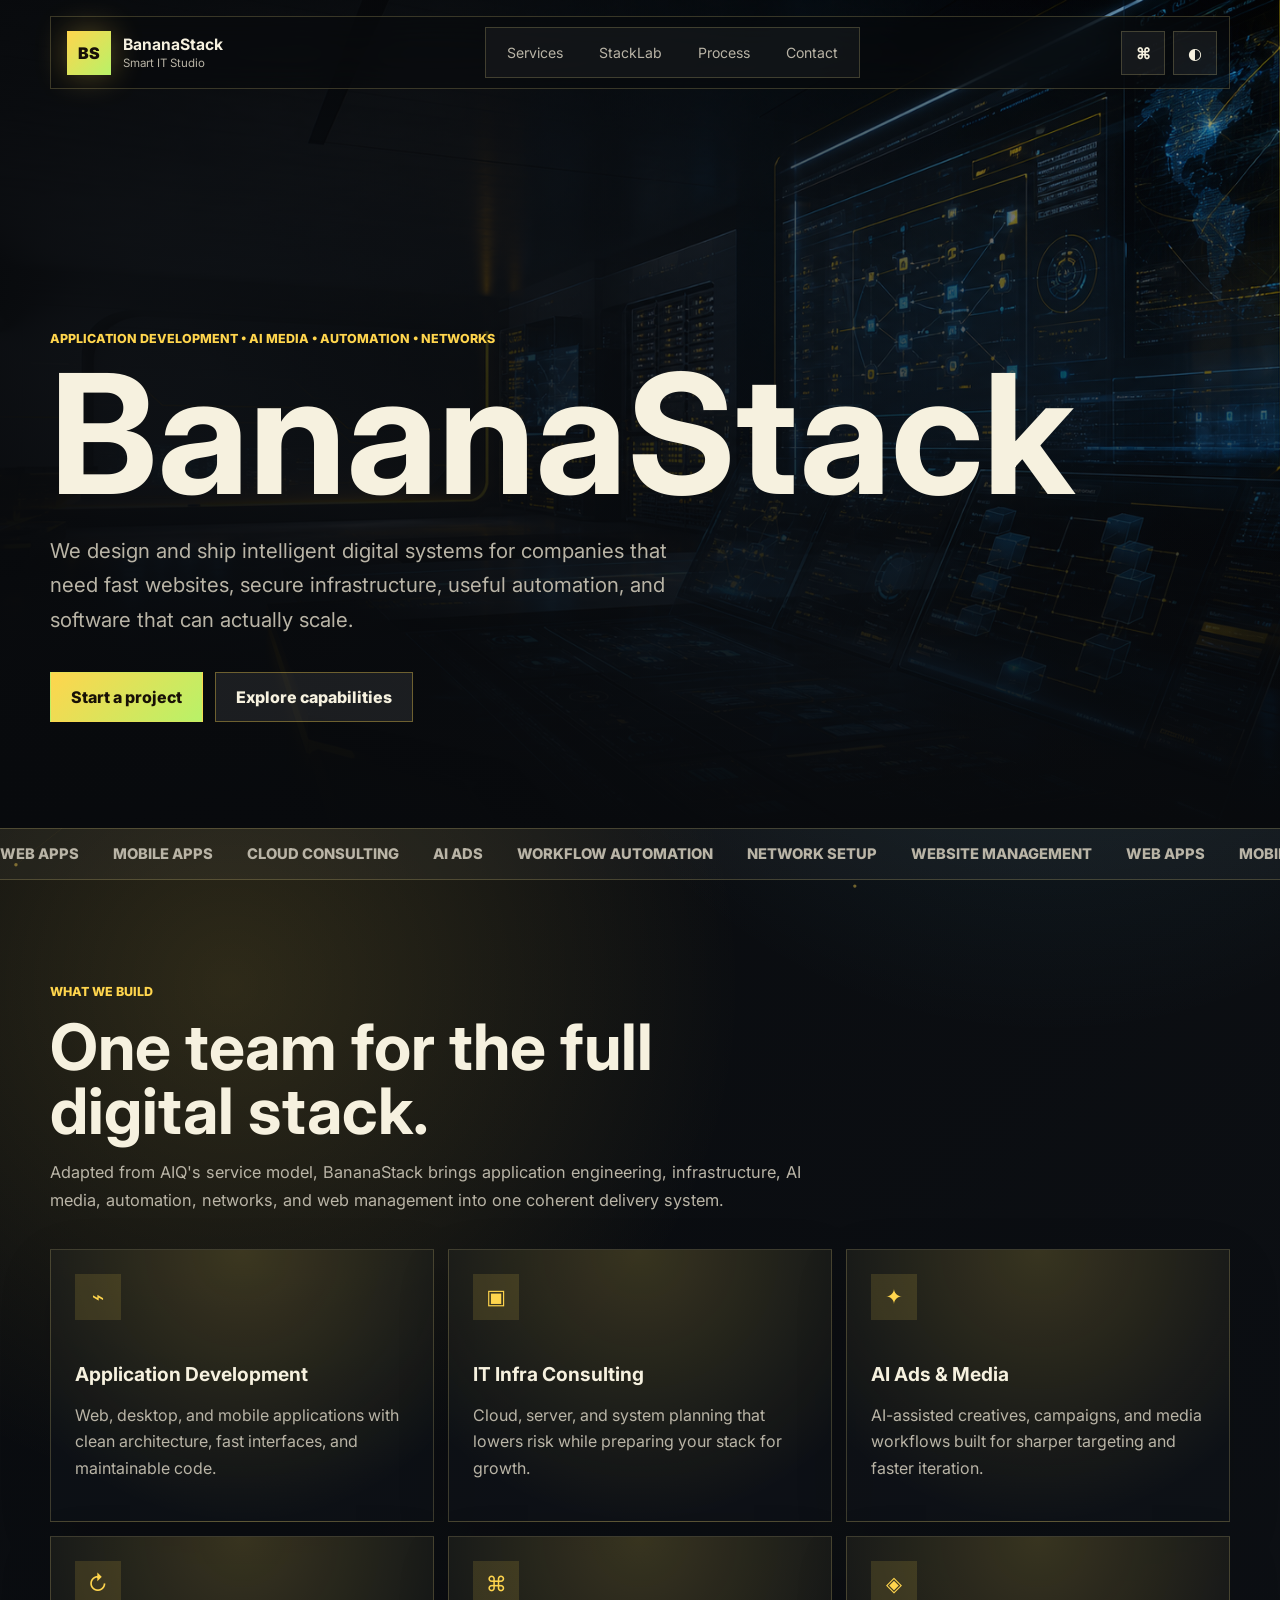
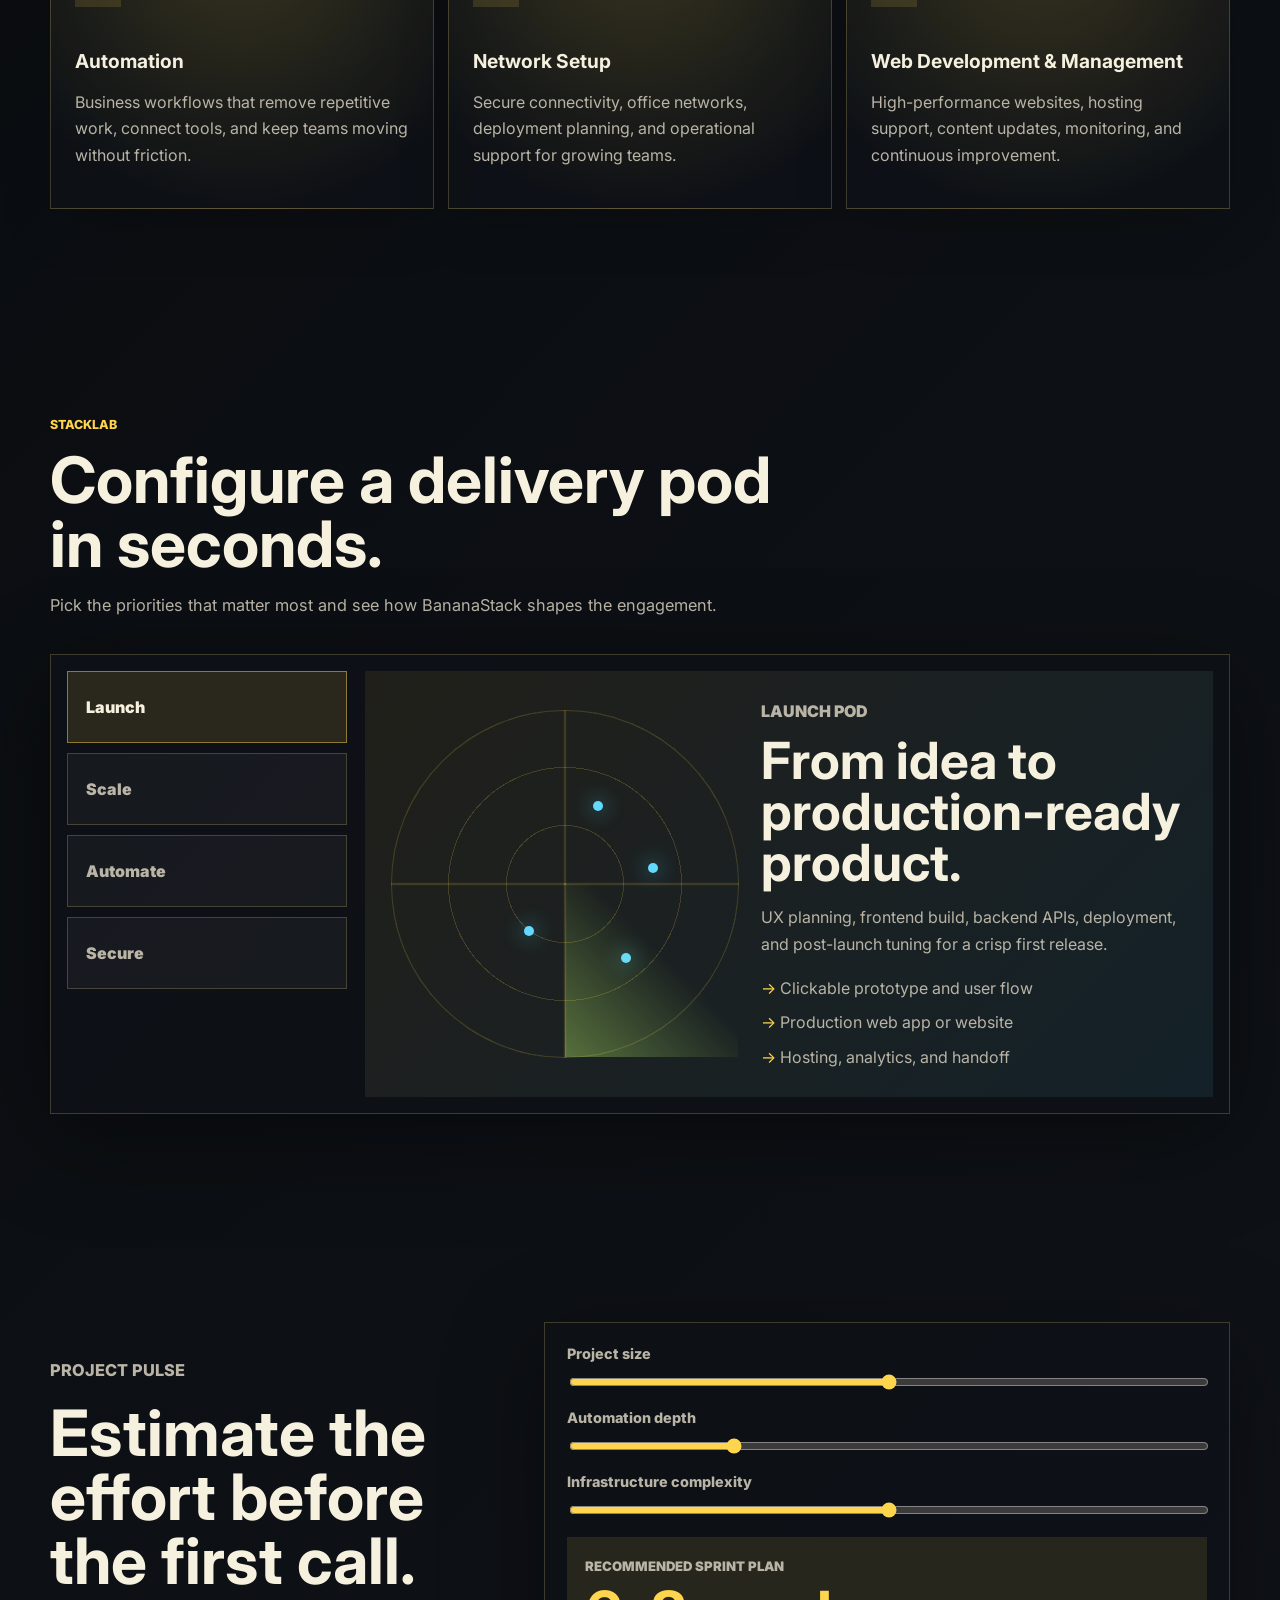
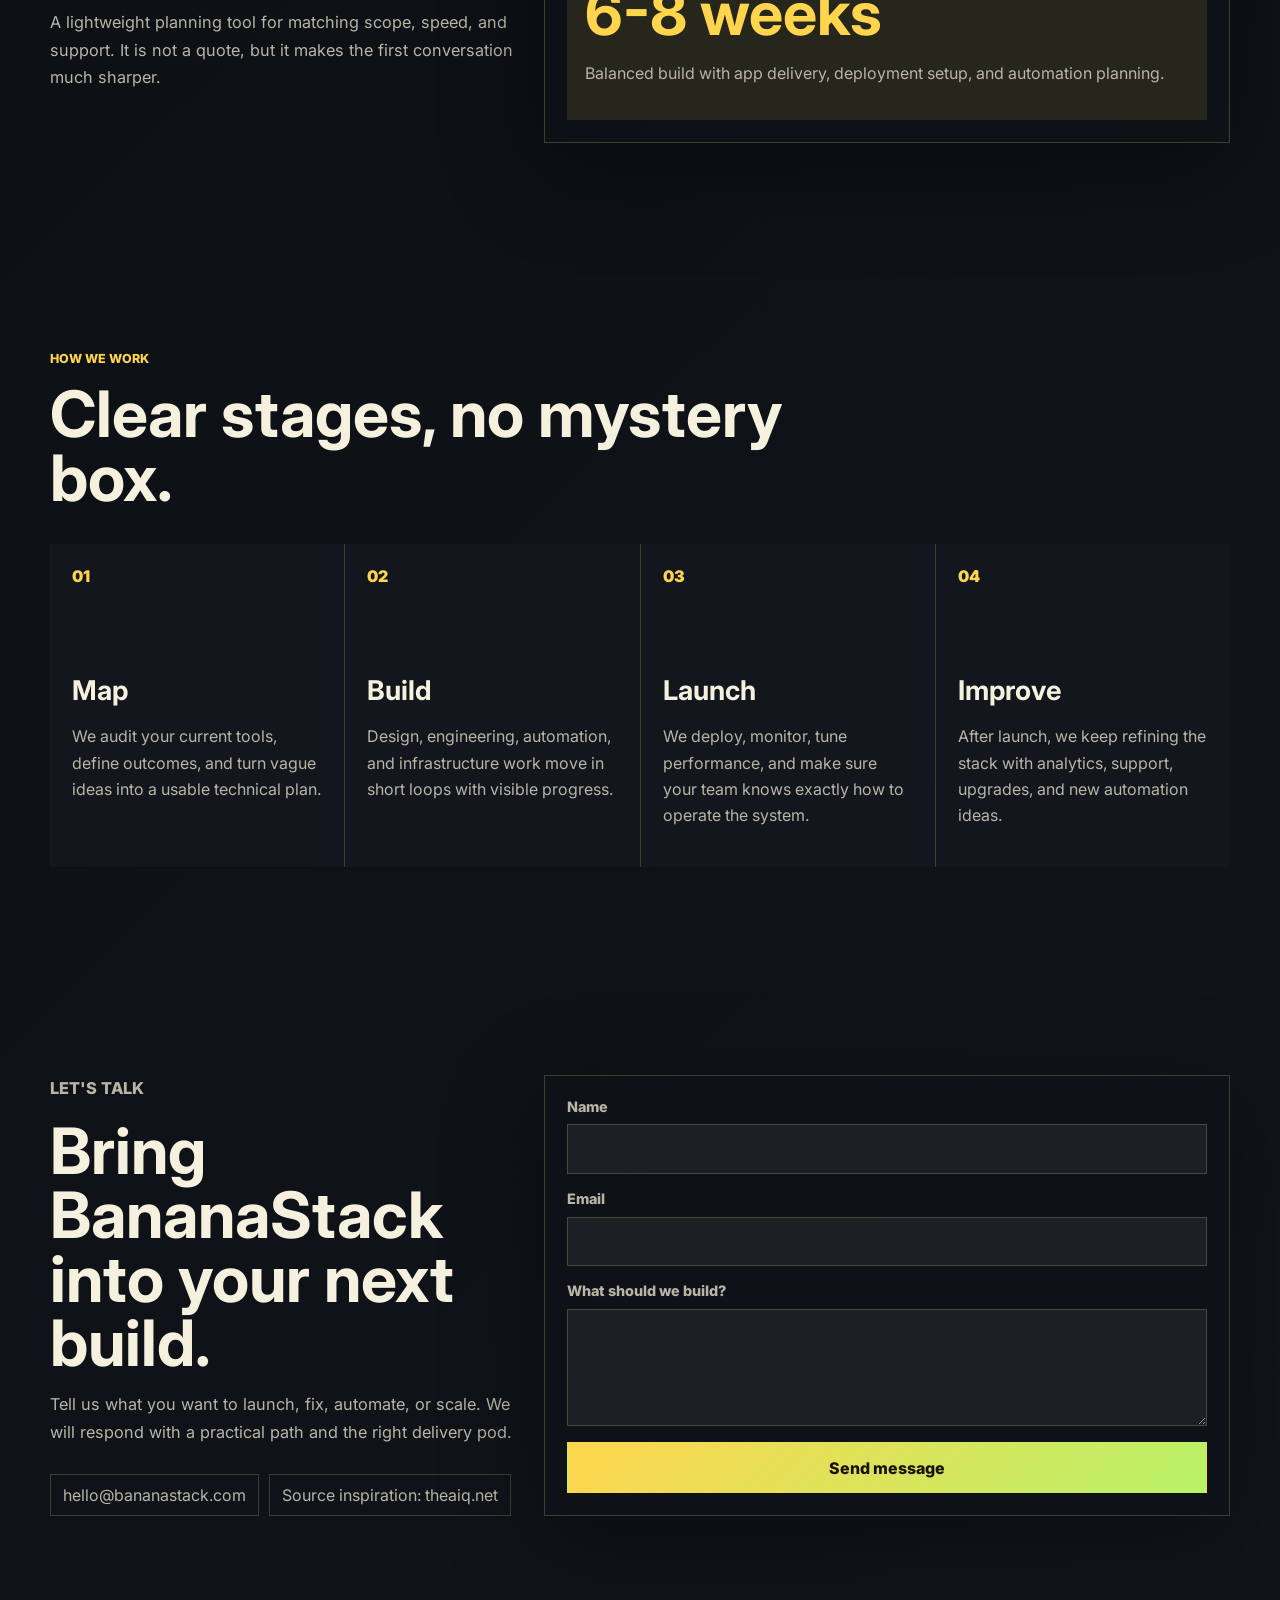
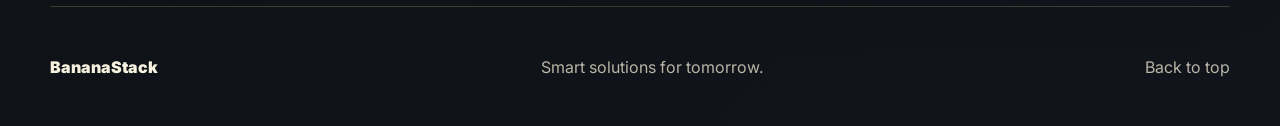
==== index.html @ 801babb2 "Initial BananaStack website" ====
<!DOCTYPE html>
<html lang="en">
  <head>
    <meta charset="UTF-8" />
    <meta name="viewport" content="width=device-width, initial-scale=1.0" />
    <meta
      name="description"
      content="BananaStack builds smart IT solutions across application development, IT consulting, AI media, automation, networks, and modern web operations."
    />
    <title>BananaStack | Smart IT Solutions for Tomorrow</title>
    <link rel="preconnect" href="https://fonts.googleapis.com" />
    <link rel="preconnect" href="https://fonts.gstatic.com" crossorigin />
    <link
      href="https://fonts.googleapis.com/css2?family=Inter:wght@400;500;600;700;800;900&display=swap"
      rel="stylesheet"
    />
    <link rel="stylesheet" href="assets/css/styles.css" />
  </head>
  <body>
    <canvas id="networkCanvas" aria-hidden="true"></canvas>
    <div class="scroll-progress" aria-hidden="true"></div>

    <header class="site-header" data-elevated="false">
      <a class="brand" href="#top" aria-label="BananaStack home">
        <span class="brand-mark">BS</span>
        <span class="brand-copy">
          <strong>BananaStack</strong>
          <small>Smart IT Studio</small>
        </span>
      </a>

      <nav class="desktop-nav" aria-label="Primary navigation">
        <a href="#services">Services</a>
        <a href="#lab">StackLab</a>
        <a href="#process">Process</a>
        <a href="#contact">Contact</a>
      </nav>

      <div class="header-actions">
        <button class="icon-button" id="commandButton" type="button" aria-label="Open command palette" data-tooltip="Search">
          <span aria-hidden="true">⌘</span>
        </button>
        <button class="icon-button" id="themeButton" type="button" aria-label="Toggle color theme" data-tooltip="Theme">
          <span aria-hidden="true">◐</span>
        </button>
        <button class="menu-button" id="menuButton" type="button" aria-label="Open menu">
          <span></span>
          <span></span>
        </button>
      </div>
    </header>

    <div class="mobile-panel" id="mobilePanel" aria-hidden="true">
      <a href="#services">Services</a>
      <a href="#lab">StackLab</a>
      <a href="#process">Process</a>
      <a href="#contact">Contact</a>
    </div>

    <main id="top">
      <section class="hero">
        <picture class="hero-media">
          <img src="assets/images/bananastack-hero.png" alt="Futuristic digital engineering workspace" />
        </picture>
        <div class="hero-shade" aria-hidden="true"></div>
        <div class="hero-content">
          <p class="eyebrow reveal">Application development • AI media • Automation • Networks</p>
          <h1 class="reveal">BananaStack</h1>
          <p class="hero-lede reveal">
            We design and ship intelligent digital systems for companies that need fast websites, secure infrastructure,
            useful automation, and software that can actually scale.
          </p>
          <div class="hero-actions reveal">
            <a class="button primary magnetic" href="#contact">Start a project</a>
            <a class="button secondary magnetic" href="#lab">Explore capabilities</a>
          </div>
        </div>
      </section>

      <section class="ticker" aria-label="BananaStack capabilities">
        <div class="ticker-track">
          <span>Web apps</span><span>Mobile apps</span><span>Cloud consulting</span><span>AI ads</span>
          <span>Workflow automation</span><span>Network setup</span><span>Website management</span>
          <span>Web apps</span><span>Mobile apps</span><span>Cloud consulting</span><span>AI ads</span>
          <span>Workflow automation</span><span>Network setup</span><span>Website management</span>
        </div>
      </section>

      <section class="section services" id="services">
        <div class="section-heading reveal">
          <p class="eyebrow">What we build</p>
          <h2>One team for the full digital stack.</h2>
          <p>
            Adapted from AIQ's service model, BananaStack brings application engineering, infrastructure, AI media,
            automation, networks, and web management into one coherent delivery system.
          </p>
        </div>
        <div class="service-grid">
          <article class="service-card reveal" data-tilt>
            <span class="service-icon">⌁</span>
            <h3>Application Development</h3>
            <p>Web, desktop, and mobile applications with clean architecture, fast interfaces, and maintainable code.</p>
          </article>
          <article class="service-card reveal" data-tilt>
            <span class="service-icon">▣</span>
            <h3>IT Infra Consulting</h3>
            <p>Cloud, server, and system planning that lowers risk while preparing your stack for growth.</p>
          </article>
          <article class="service-card reveal" data-tilt>
            <span class="service-icon">✦</span>
            <h3>AI Ads & Media</h3>
            <p>AI-assisted creatives, campaigns, and media workflows built for sharper targeting and faster iteration.</p>
          </article>
          <article class="service-card reveal" data-tilt>
            <span class="service-icon">↻</span>
            <h3>Automation</h3>
            <p>Business workflows that remove repetitive work, connect tools, and keep teams moving without friction.</p>
          </article>
          <article class="service-card reveal" data-tilt>
            <span class="service-icon">⌘</span>
            <h3>Network Setup</h3>
            <p>Secure connectivity, office networks, deployment planning, and operational support for growing teams.</p>
          </article>
          <article class="service-card reveal" data-tilt>
            <span class="service-icon">◈</span>
            <h3>Web Development & Management</h3>
            <p>High-performance websites, hosting support, content updates, monitoring, and continuous improvement.</p>
          </article>
        </div>
      </section>

      <section class="section lab" id="lab">
        <div class="section-heading reveal">
          <p class="eyebrow">StackLab</p>
          <h2>Configure a delivery pod in seconds.</h2>
          <p>Pick the priorities that matter most and see how BananaStack shapes the engagement.</p>
        </div>
        <div class="lab-shell reveal">
          <div class="lab-controls" role="tablist" aria-label="Delivery priorities">
            <button class="lab-tab active" type="button" data-mode="launch">Launch</button>
            <button class="lab-tab" type="button" data-mode="scale">Scale</button>
            <button class="lab-tab" type="button" data-mode="automate">Automate</button>
            <button class="lab-tab" type="button" data-mode="secure">Secure</button>
          </div>
          <div class="lab-output">
            <div class="radar" aria-hidden="true">
              <span></span><span></span><span></span><span></span>
            </div>
            <div>
              <p class="lab-kicker" id="labKicker">Launch Pod</p>
              <h3 id="labTitle">From idea to production-ready product.</h3>
              <p id="labBody">
                UX planning, frontend build, backend APIs, deployment, and post-launch tuning for a crisp first release.
              </p>
              <ul id="labList">
                <li>Clickable prototype and user flow</li>
                <li>Production web app or website</li>
                <li>Hosting, analytics, and handoff</li>
              </ul>
            </div>
          </div>
        </div>
      </section>

      <section class="section estimator" aria-label="Project estimator">
        <div class="estimator-copy reveal">
          <p class="eyebrow">Project pulse</p>
          <h2>Estimate the effort before the first call.</h2>
          <p>
            A lightweight planning tool for matching scope, speed, and support. It is not a quote, but it makes the
            first conversation much sharper.
          </p>
        </div>
        <form class="estimator-panel reveal">
          <label>
            Project size
            <input id="sizeRange" type="range" min="1" max="5" value="3" />
          </label>
          <label>
            Automation depth
            <input id="autoRange" type="range" min="1" max="5" value="2" />
          </label>
          <label>
            Infrastructure complexity
            <input id="infraRange" type="range" min="1" max="5" value="3" />
          </label>
          <div class="estimate-result" aria-live="polite">
            <span>Recommended sprint plan</span>
            <strong id="estimateWeeks">6-8 weeks</strong>
            <p id="estimateText">Balanced build with app delivery, deployment setup, and automation planning.</p>
          </div>
        </form>
      </section>

      <section class="section process" id="process">
        <div class="section-heading reveal">
          <p class="eyebrow">How we work</p>
          <h2>Clear stages, no mystery box.</h2>
        </div>
        <div class="timeline">
          <article class="timeline-item reveal">
            <span>01</span>
            <h3>Map</h3>
            <p>We audit your current tools, define outcomes, and turn vague ideas into a usable technical plan.</p>
          </article>
          <article class="timeline-item reveal">
            <span>02</span>
            <h3>Build</h3>
            <p>Design, engineering, automation, and infrastructure work move in short loops with visible progress.</p>
          </article>
          <article class="timeline-item reveal">
            <span>03</span>
            <h3>Launch</h3>
            <p>We deploy, monitor, tune performance, and make sure your team knows exactly how to operate the system.</p>
          </article>
          <article class="timeline-item reveal">
            <span>04</span>
            <h3>Improve</h3>
            <p>After launch, we keep refining the stack with analytics, support, upgrades, and new automation ideas.</p>
          </article>
        </div>
      </section>

      <section class="section contact" id="contact">
        <div class="contact-copy reveal">
          <p class="eyebrow">Let's talk</p>
          <h2>Bring BananaStack into your next build.</h2>
          <p>
            Tell us what you want to launch, fix, automate, or scale. We will respond with a practical path and the
            right delivery pod.
          </p>
          <div class="contact-meta">
            <a href="mailto:hello@bananastack.com">hello@bananastack.com</a>
            <a href="https://theaiq.net" target="_blank" rel="noreferrer">Source inspiration: theaiq.net</a>
          </div>
        </div>
        <form class="contact-form reveal" id="contactForm">
          <label>
            Name
            <input required name="name" autocomplete="name" />
          </label>
          <label>
            Email
            <input required type="email" name="email" autocomplete="email" />
          </label>
          <label>
            What should we build?
            <textarea required name="message" rows="5"></textarea>
          </label>
          <button class="button primary magnetic" type="submit">Send message</button>
        </form>
      </section>
    </main>

    <footer class="site-footer">
      <span>BananaStack</span>
      <p>Smart solutions for tomorrow.</p>
      <a href="#top">Back to top</a>
    </footer>

    <div class="command-palette" id="commandPalette" aria-hidden="true">
      <div class="command-box" role="dialog" aria-modal="true" aria-label="Command palette">
        <input id="commandInput" type="search" placeholder="Jump to services, StackLab, process, contact..." />
        <div class="command-list" id="commandList"></div>
      </div>
    </div>

    <div class="toast" id="toast" role="status" aria-live="polite">Message staged. Connect this form to your backend next.</div>
    <script src="assets/js/script.js"></script>
  </body>
</html>
---- assets/css/styles.css ----
:root {
  color-scheme: dark;
  --bg: #080a0d;
  --bg-2: #11151b;
  --panel: rgba(15, 19, 24, 0.72);
  --panel-strong: rgba(18, 22, 28, 0.94);
  --text: #f6f1df;
  --muted: #b9b4a6;
  --line: rgba(255, 233, 144, 0.2);
  --yellow: #ffd54d;
  --lime: #b8f268;
  --cyan: #62d9ff;
  --coral: #ff7d66;
  --shadow: 0 24px 90px rgba(0, 0, 0, 0.38);
}

:root[data-theme="light"] {
  color-scheme: light;
  --bg: #fff9e9;
  --bg-2: #f4ead0;
  --panel: rgba(255, 252, 242, 0.78);
  --panel-strong: rgba(255, 252, 242, 0.96);
  --text: #16130d;
  --muted: #625b4c;
  --line: rgba(22, 19, 13, 0.14);
  --shadow: 0 24px 80px rgba(57, 42, 5, 0.16);
}

* {
  box-sizing: border-box;
}

html {
  scroll-behavior: smooth;
}

body {
  margin: 0;
  min-width: 320px;
  background:
    radial-gradient(circle at 18% 20%, rgba(255, 213, 77, 0.15), transparent 32rem),
    radial-gradient(circle at 82% 10%, rgba(98, 217, 255, 0.12), transparent 34rem),
    linear-gradient(135deg, var(--bg), var(--bg-2));
  color: var(--text);
  font-family: Inter, system-ui, -apple-system, BlinkMacSystemFont, "Segoe UI", sans-serif;
  overflow-x: hidden;
}

body.menu-open,
body.palette-open {
  overflow: hidden;
}

a {
  color: inherit;
  text-decoration: none;
}

button,
input,
textarea {
  font: inherit;
}

button {
  cursor: pointer;
}

#networkCanvas {
  position: fixed;
  inset: 0;
  width: 100%;
  height: 100%;
  pointer-events: none;
  opacity: 0.58;
  z-index: -1;
}

.scroll-progress {
  position: fixed;
  top: 0;
  left: 0;
  width: 0%;
  height: 3px;
  background: linear-gradient(90deg, var(--yellow), var(--cyan), var(--coral));
  z-index: 30;
}

.site-header {
  position: fixed;
  top: 16px;
  left: 50%;
  z-index: 25;
  display: flex;
  width: min(1180px, calc(100% - 28px));
  min-height: 68px;
  align-items: center;
  justify-content: space-between;
  padding: 10px 12px 10px 16px;
  border: 1px solid var(--line);
  background: rgba(8, 10, 13, 0.52);
  backdrop-filter: blur(22px);
  box-shadow: none;
  transform: translateX(-50%);
  transition: box-shadow 180ms ease, background 180ms ease, border-color 180ms ease;
}

:root[data-theme="light"] .site-header {
  background: rgba(255, 252, 242, 0.7);
}

.site-header[data-elevated="true"] {
  border-color: rgba(255, 213, 77, 0.32);
  box-shadow: var(--shadow);
}

.brand,
.header-actions,
.desktop-nav,
.hero-actions,
.contact-meta {
  display: flex;
  align-items: center;
}

.brand {
  gap: 12px;
}

.brand-mark {
  display: grid;
  width: 44px;
  height: 44px;
  place-items: center;
  background: linear-gradient(135deg, var(--yellow), var(--lime));
  color: #171008;
  font-weight: 900;
  box-shadow: 0 0 32px rgba(255, 213, 77, 0.32);
}

.brand-copy strong,
.brand-copy small {
  display: block;
}

.brand-copy strong {
  font-size: 0.98rem;
}

.brand-copy small {
  margin-top: 2px;
  color: var(--muted);
  font-size: 0.72rem;
}

.desktop-nav {
  gap: 8px;
  padding: 7px;
  border: 1px solid var(--line);
  background: rgba(255, 255, 255, 0.04);
}

.desktop-nav a {
  padding: 9px 14px;
  color: var(--muted);
  font-size: 0.88rem;
  transition: color 160ms ease, background 160ms ease;
}

.desktop-nav a:hover,
.desktop-nav a:focus-visible {
  background: rgba(255, 213, 77, 0.12);
  color: var(--text);
  outline: none;
}

.header-actions {
  gap: 8px;
}

.icon-button,
.menu-button {
  display: grid;
  width: 44px;
  height: 44px;
  place-items: center;
  border: 1px solid var(--line);
  background: rgba(255, 255, 255, 0.06);
  color: var(--text);
}

.icon-button {
  position: relative;
  font-weight: 800;
}

.icon-button::after {
  position: absolute;
  bottom: -34px;
  left: 50%;
  padding: 6px 8px;
  background: var(--panel-strong);
  color: var(--text);
  content: attr(data-tooltip);
  font-size: 0.72rem;
  opacity: 0;
  pointer-events: none;
  transform: translate(-50%, -4px);
  transition: opacity 140ms ease, transform 140ms ease;
}

.icon-button:hover::after {
  opacity: 1;
  transform: translate(-50%, 0);
}

.menu-button {
  display: none;
  gap: 5px;
}

.menu-button span {
  width: 18px;
  height: 2px;
  background: currentColor;
  transition: transform 180ms ease;
}

.menu-open .menu-button span:first-child {
  transform: translateY(3.5px) rotate(45deg);
}

.menu-open .menu-button span:last-child {
  transform: translateY(-3.5px) rotate(-45deg);
}

.mobile-panel {
  position: fixed;
  top: 96px;
  right: 14px;
  z-index: 24;
  display: grid;
  width: min(320px, calc(100% - 28px));
  gap: 8px;
  padding: 14px;
  border: 1px solid var(--line);
  background: var(--panel-strong);
  box-shadow: var(--shadow);
  opacity: 0;
  pointer-events: none;
  transform: translateY(-12px);
  transition: opacity 180ms ease, transform 180ms ease;
}

.menu-open .mobile-panel {
  opacity: 1;
  pointer-events: auto;
  transform: translateY(0);
}

.mobile-panel a {
  padding: 14px;
  background: rgba(255, 255, 255, 0.05);
  color: var(--muted);
}

.hero {
  position: relative;
  display: grid;
  min-height: 92svh;
  align-items: end;
  padding: 132px max(24px, calc((100vw - 1180px) / 2)) 72px;
  isolation: isolate;
}

.hero-media,
.hero-media img,
.hero-shade {
  position: absolute;
  inset: 0;
}

.hero-media {
  z-index: -3;
  overflow: hidden;
}

.hero-media img {
  width: 100%;
  height: 100%;
  object-fit: cover;
  object-position: center;
  filter: saturate(1.1) contrast(1.04);
}

.hero-shade {
  z-index: -2;
  background:
    linear-gradient(90deg, rgba(8, 10, 13, 0.95), rgba(8, 10, 13, 0.66) 42%, rgba(8, 10, 13, 0.2)),
    linear-gradient(180deg, rgba(8, 10, 13, 0.1), var(--bg));
}

:root[data-theme="light"] .hero-shade {
  background:
    linear-gradient(90deg, rgba(255, 249, 233, 0.94), rgba(255, 249, 233, 0.68) 42%, rgba(255, 249, 233, 0.12)),
    linear-gradient(180deg, rgba(255, 249, 233, 0.06), var(--bg));
}

.hero-content {
  width: min(760px, 100%);
  padding-bottom: 34px;
}

.eyebrow {
  margin: 0 0 16px;
  color: var(--yellow);
  font-size: 0.78rem;
  font-weight: 800;
  letter-spacing: 0;
  text-transform: uppercase;
}

.hero h1 {
  margin: 0;
  font-size: clamp(4.2rem, 13vw, 10.8rem);
  line-height: 0.86;
  letter-spacing: 0;
}

.hero-lede {
  width: min(660px, 100%);
  margin: 28px 0 0;
  color: var(--muted);
  font-size: clamp(1rem, 2.4vw, 1.28rem);
  line-height: 1.7;
}

.hero-actions {
  flex-wrap: wrap;
  gap: 12px;
  margin-top: 34px;
}

.button {
  display: inline-flex;
  min-height: 50px;
  align-items: center;
  justify-content: center;
  padding: 0 20px;
  border: 1px solid transparent;
  font-weight: 800;
  transition: transform 160ms ease, background 160ms ease, border-color 160ms ease;
}

.button.primary {
  background: linear-gradient(135deg, var(--yellow), var(--lime));
  color: #181106;
}

.button.secondary {
  border-color: rgba(255, 213, 77, 0.36);
  background: rgba(255, 255, 255, 0.08);
  color: var(--text);
}

.button:hover,
.button:focus-visible {
  transform: translateY(-2px);
  outline: none;
}

.ticker {
  overflow: hidden;
  border-block: 1px solid var(--line);
  background: rgba(255, 255, 255, 0.035);
}

.ticker-track {
  display: flex;
  width: max-content;
  gap: 34px;
  padding: 16px 0;
  animation: ticker 28s linear infinite;
}

.ticker span {
  color: var(--muted);
  font-size: 0.92rem;
  font-weight: 800;
  text-transform: uppercase;
  white-space: nowrap;
}

.section {
  width: min(1180px, calc(100% - 48px));
  margin: 0 auto;
  padding: 104px 0;
}

.section-heading {
  width: min(760px, 100%);
  margin-bottom: 34px;
}

.section-heading h2,
.estimator-copy h2,
.contact-copy h2 {
  margin: 0;
  font-size: clamp(2.2rem, 5vw, 4.2rem);
  line-height: 1;
  letter-spacing: 0;
}

.section-heading p:not(.eyebrow),
.estimator-copy p,
.contact-copy p {
  color: var(--muted);
  font-size: 1.02rem;
  line-height: 1.7;
}

.service-grid {
  display: grid;
  grid-template-columns: repeat(3, minmax(0, 1fr));
  gap: 14px;
}

.service-card {
  position: relative;
  min-height: 260px;
  padding: 24px;
  border: 1px solid var(--line);
  background:
    radial-gradient(circle at var(--spot-x, 50%) var(--spot-y, 0%), rgba(255, 213, 77, 0.18), transparent 17rem),
    var(--panel);
  box-shadow: 0 18px 52px rgba(0, 0, 0, 0.12);
  overflow: hidden;
  transform-style: preserve-3d;
}

.service-card::before {
  position: absolute;
  inset: 0;
  border: 1px solid transparent;
  background: linear-gradient(135deg, rgba(255, 213, 77, 0.44), rgba(98, 217, 255, 0.24), transparent) border-box;
  content: "";
  mask: linear-gradient(#000 0 0) padding-box, linear-gradient(#000 0 0);
  mask-composite: exclude;
  opacity: 0;
  transition: opacity 180ms ease;
}

.service-card:hover::before {
  opacity: 1;
}

.service-icon {
  display: grid;
  width: 46px;
  height: 46px;
  place-items: center;
  background: rgba(255, 213, 77, 0.13);
  color: var(--yellow);
  font-size: 1.3rem;
}

.service-card h3 {
  margin: 42px 0 12px;
  font-size: 1.2rem;
}

.service-card p,
.timeline-item p,
.lab-output p,
.lab-output li,
.estimate-result p {
  color: var(--muted);
  line-height: 1.65;
}

.lab-shell,
.estimator,
.contact {
  display: grid;
  grid-template-columns: 0.82fr 1.18fr;
  gap: 18px;
  align-items: stretch;
}

.lab-shell {
  grid-template-columns: 280px 1fr;
  min-height: 460px;
  padding: 16px;
  border: 1px solid var(--line);
  background: var(--panel);
  box-shadow: var(--shadow);
}

.lab-controls {
  display: grid;
  gap: 10px;
  align-content: start;
}

.lab-tab {
  min-height: 72px;
  border: 1px solid var(--line);
  background: rgba(255, 255, 255, 0.04);
  color: var(--muted);
  font-weight: 900;
  text-align: left;
  padding: 0 18px;
  transition: background 180ms ease, color 180ms ease, border-color 180ms ease;
}

.lab-tab.active,
.lab-tab:hover {
  border-color: rgba(255, 213, 77, 0.48);
  background: rgba(255, 213, 77, 0.12);
  color: var(--text);
}

.lab-output {
  position: relative;
  display: grid;
  grid-template-columns: 0.9fr 1.1fr;
  gap: 22px;
  align-items: center;
  padding: 26px;
  background: linear-gradient(135deg, rgba(255, 213, 77, 0.08), rgba(98, 217, 255, 0.08));
  overflow: hidden;
}

.radar {
  position: relative;
  aspect-ratio: 1;
  min-width: 0;
  border: 1px solid rgba(255, 213, 77, 0.18);
  background:
    linear-gradient(90deg, transparent 49.5%, rgba(255, 213, 77, 0.22) 50%, transparent 50.5%),
    linear-gradient(0deg, transparent 49.5%, rgba(255, 213, 77, 0.22) 50%, transparent 50.5%),
    repeating-radial-gradient(circle, rgba(255, 213, 77, 0.18) 0 1px, transparent 1px 58px);
  border-radius: 999px;
}

.radar::after {
  position: absolute;
  inset: 50% 0 0 50%;
  background: linear-gradient(45deg, rgba(184, 242, 104, 0.38), transparent 58%);
  content: "";
  transform-origin: 0 0;
  animation: sweep 4s linear infinite;
}

.radar span {
  position: absolute;
  width: 10px;
  height: 10px;
  background: var(--cyan);
  border-radius: 999px;
  box-shadow: 0 0 20px rgba(98, 217, 255, 0.8);
}

.radar span:nth-child(1) {
  top: 26%;
  left: 58%;
}

.radar span:nth-child(2) {
  top: 62%;
  left: 38%;
}

.radar span:nth-child(3) {
  top: 44%;
  left: 74%;
}

.radar span:nth-child(4) {
  top: 70%;
  left: 66%;
}

.lab-kicker {
  margin: 0 0 10px;
  color: var(--yellow);
  font-weight: 900;
  text-transform: uppercase;
}

.lab-output h3 {
  margin: 0;
  font-size: clamp(1.7rem, 4vw, 3.2rem);
  line-height: 1;
}

.lab-output ul {
  display: grid;
  gap: 8px;
  margin: 18px 0 0;
  padding: 0;
  list-style: none;
}

.lab-output li::before {
  color: var(--yellow);
  content: "→ ";
}

.estimator {
  align-items: center;
}

.estimator-panel,
.contact-form {
  display: grid;
  gap: 16px;
  padding: 22px;
  border: 1px solid var(--line);
  background: var(--panel);
  box-shadow: var(--shadow);
}

.estimator-panel label,
.contact-form label {
  display: grid;
  gap: 9px;
  color: var(--muted);
  font-size: 0.9rem;
  font-weight: 800;
}

input,
textarea {
  width: 100%;
  border: 1px solid var(--line);
  background: rgba(255, 255, 255, 0.06);
  color: var(--text);
  outline: none;
}

input:not([type="range"]),
textarea {
  padding: 15px;
}

input:focus,
textarea:focus {
  border-color: rgba(255, 213, 77, 0.58);
}

input[type="range"] {
  accent-color: var(--yellow);
}

.estimate-result {
  padding: 18px;
  background: rgba(255, 213, 77, 0.1);
}

.estimate-result span {
  color: var(--muted);
  font-size: 0.82rem;
  font-weight: 900;
  text-transform: uppercase;
}

.estimate-result strong {
  display: block;
  margin-top: 8px;
  color: var(--yellow);
  font-size: clamp(2rem, 5vw, 3.8rem);
  line-height: 1;
}

.timeline {
  position: relative;
  display: grid;
  grid-template-columns: repeat(4, minmax(0, 1fr));
  gap: 1px;
  background: var(--line);
}

.timeline-item {
  min-height: 300px;
  padding: 22px;
  background: var(--panel-strong);
}

.timeline-item span {
  color: var(--yellow);
  font-weight: 900;
}

.timeline-item h3 {
  margin: 88px 0 12px;
  font-size: 1.7rem;
}

.contact {
  padding-bottom: 90px;
}

.contact-meta {
  flex-wrap: wrap;
  gap: 10px;
  margin-top: 28px;
}

.contact-meta a {
  padding: 10px 12px;
  border: 1px solid var(--line);
  color: var(--muted);
}

.contact-form textarea {
  resize: vertical;
}

.site-footer {
  display: flex;
  min-height: 120px;
  align-items: center;
  justify-content: space-between;
  gap: 18px;
  width: min(1180px, calc(100% - 48px));
  margin: 0 auto;
  border-top: 1px solid var(--line);
  color: var(--muted);
}

.site-footer span {
  color: var(--text);
  font-weight: 900;
}

.command-palette {
  position: fixed;
  inset: 0;
  z-index: 40;
  display: grid;
  place-items: start center;
  padding: 110px 20px 20px;
  background: rgba(0, 0, 0, 0.48);
  opacity: 0;
  pointer-events: none;
  transition: opacity 160ms ease;
}

.palette-open .command-palette {
  opacity: 1;
  pointer-events: auto;
}

.command-box {
  width: min(620px, 100%);
  padding: 12px;
  border: 1px solid var(--line);
  background: var(--panel-strong);
  box-shadow: var(--shadow);
}

.command-box input {
  padding: 17px;
  font-weight: 700;
}

.command-list {
  display: grid;
  gap: 8px;
  margin-top: 10px;
}

.command-item {
  display: flex;
  align-items: center;
  justify-content: space-between;
  border: 1px solid transparent;
  background: rgba(255, 255, 255, 0.05);
  color: var(--text);
  padding: 14px;
  text-align: left;
}

.command-item:hover,
.command-item:focus-visible {
  border-color: rgba(255, 213, 77, 0.44);
  outline: none;
}

.command-item small {
  color: var(--muted);
}

.toast {
  position: fixed;
  right: 18px;
  bottom: 18px;
  z-index: 45;
  max-width: min(390px, calc(100% - 36px));
  padding: 14px 16px;
  border: 1px solid rgba(255, 213, 77, 0.42);
  background: var(--panel-strong);
  box-shadow: var(--shadow);
  color: var(--text);
  opacity: 0;
  pointer-events: none;
  transform: translateY(12px);
  transition: opacity 180ms ease, transform 180ms ease;
}

.toast.show {
  opacity: 1;
  transform: translateY(0);
}

.reveal {
  opacity: 0;
  transform: translateY(24px);
  transition: opacity 640ms ease, transform 640ms ease;
}

.reveal.visible {
  opacity: 1;
  transform: translateY(0);
}

@keyframes ticker {
  to {
    transform: translateX(-50%);
  }
}

@keyframes sweep {
  to {
    transform: rotate(360deg);
  }
}

@media (prefers-reduced-motion: reduce) {
  *,
  *::before,
  *::after {
    animation-duration: 0.01ms !important;
    animation-iteration-count: 1 !important;
    scroll-behavior: auto !important;
    transition-duration: 0.01ms !important;
  }
}

@media (max-width: 980px) {
  .desktop-nav {
    display: none;
  }

  .menu-button {
    display: grid;
  }

  .hero {
    min-height: 88svh;
  }

  .service-grid,
  .lab-shell,
  .lab-output,
  .estimator,
  .contact,
  .timeline {
    grid-template-columns: 1fr;
  }

  .lab-shell {
    min-height: 0;
  }

  .lab-controls {
    grid-template-columns: repeat(4, minmax(0, 1fr));
  }

  .lab-tab {
    min-height: 54px;
    padding: 0 10px;
    text-align: center;
  }

  .radar {
    width: min(360px, 100%);
    margin: 0 auto;
  }

  .timeline-item {
    min-height: 220px;
  }

  .timeline-item h3 {
    margin-top: 44px;
  }
}

@media (max-width: 640px) {
  .site-header {
    top: 10px;
    width: calc(100% - 20px);
  }

  .brand-copy small {
    display: none;
  }

  .icon-button {
    display: none;
  }

  .hero {
    padding: 112px 20px 50px;
  }

  .hero h1 {
    font-size: clamp(2.65rem, 13vw, 3.35rem);
  }

  .hero-shade {
    background:
      linear-gradient(90deg, rgba(8, 10, 13, 0.95), rgba(8, 10, 13, 0.72)),
      linear-gradient(180deg, rgba(8, 10, 13, 0.1), var(--bg));
  }

  :root[data-theme="light"] .hero-shade {
    background:
      linear-gradient(90deg, rgba(255, 249, 233, 0.95), rgba(255, 249, 233, 0.76)),
      linear-gradient(180deg, rgba(255, 249, 233, 0.06), var(--bg));
  }

  .section {
    width: calc(100% - 32px);
    padding: 72px 0;
  }

  .service-card {
    min-height: 220px;
  }

  .lab-controls {
    grid-template-columns: 1fr 1fr;
  }

  .site-footer {
    flex-direction: column;
    align-items: flex-start;
    justify-content: center;
    width: calc(100% - 32px);
  }
}
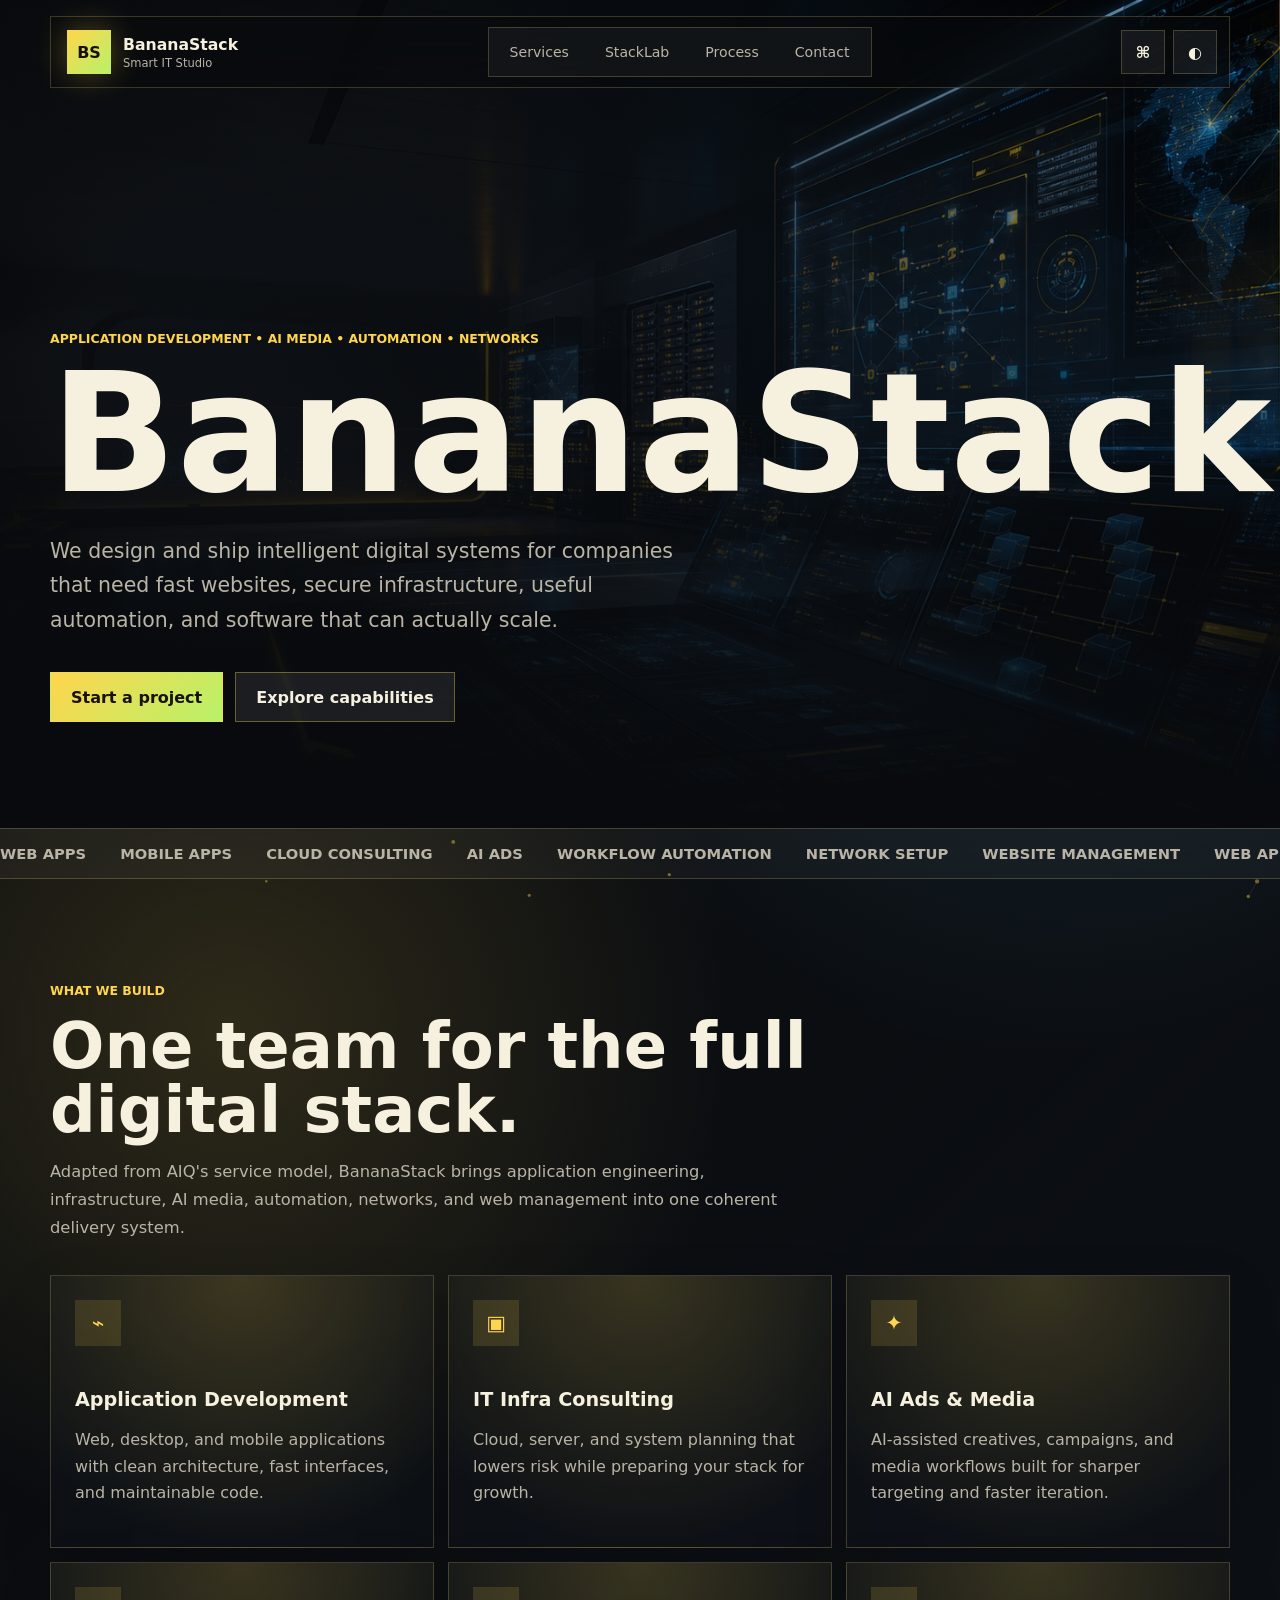
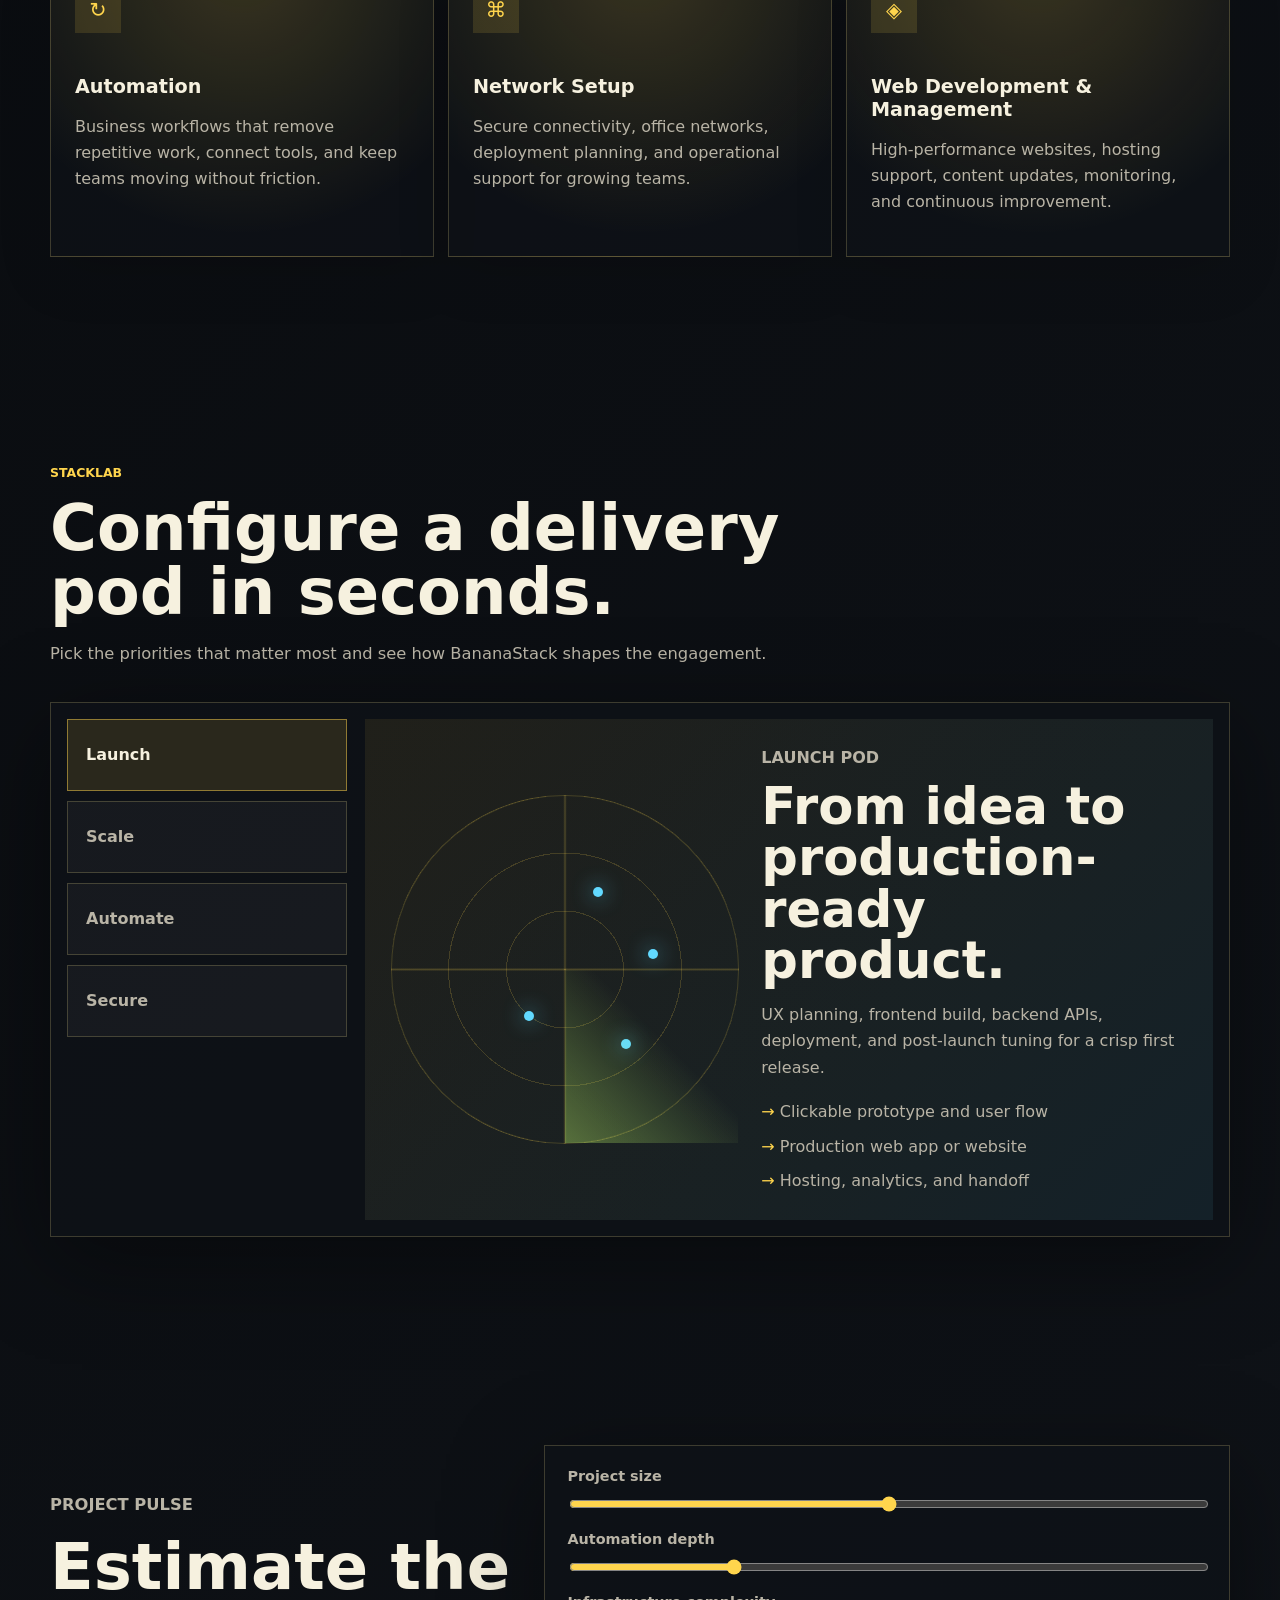
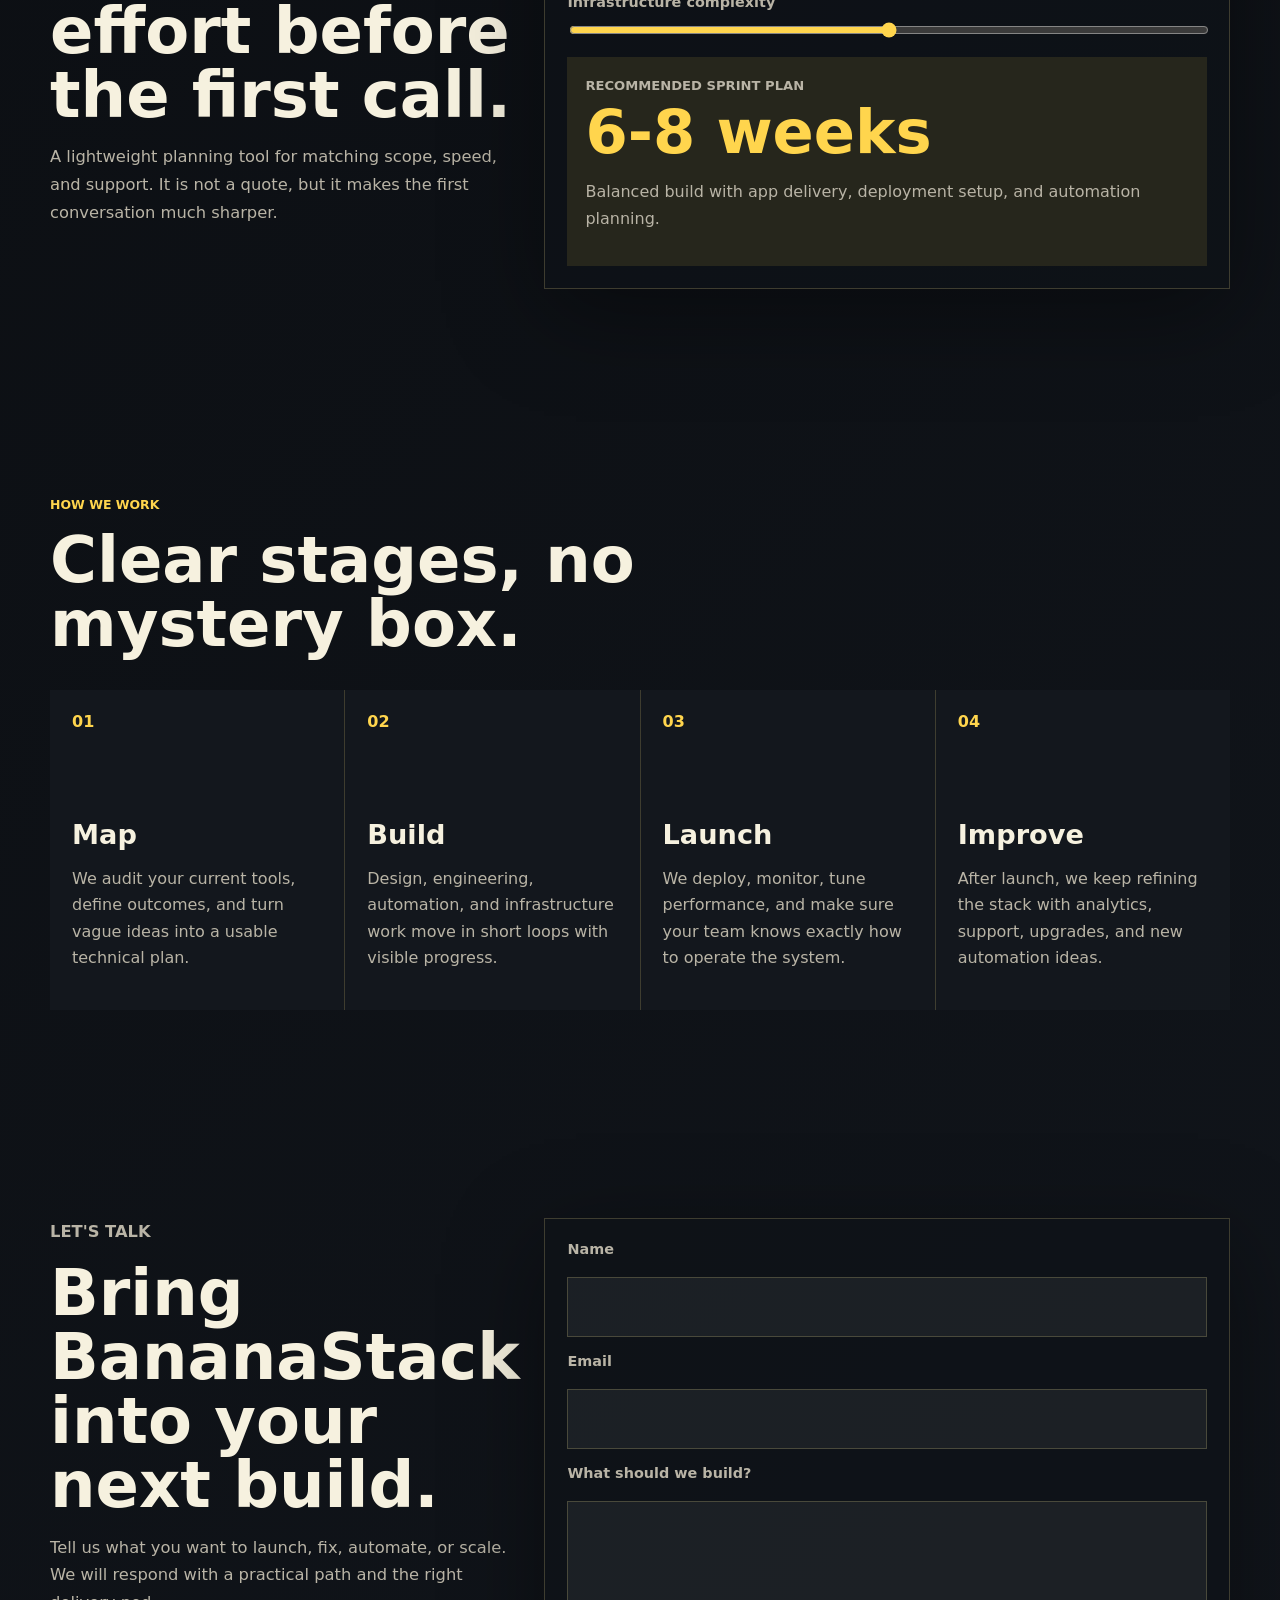
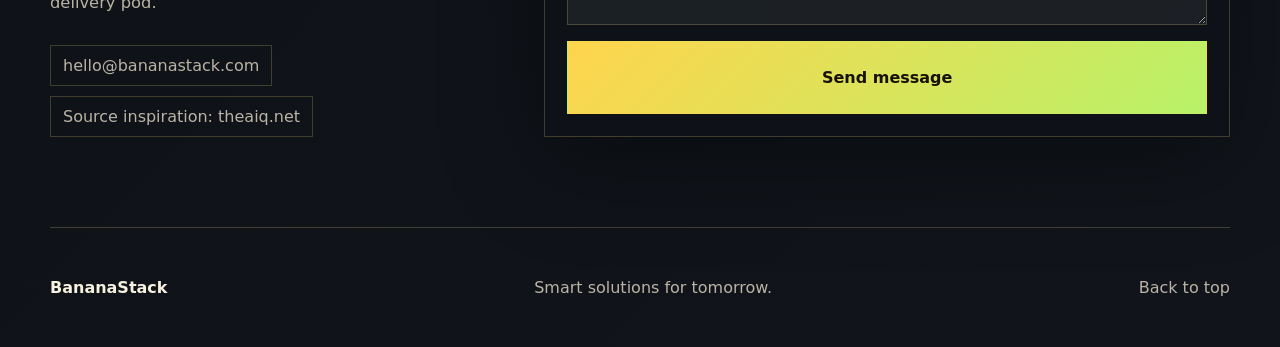
==== commit 457331f8: "Make site self-contained for Pages" ====
--- a/index.html
+++ b/index.html
@@ -8,12 +8,7 @@
       content="BananaStack builds smart IT solutions across application development, IT consulting, AI media, automation, networks, and modern web operations."
     />
     <title>BananaStack | Smart IT Solutions for Tomorrow</title>
-    <link rel="preconnect" href="https://fonts.googleapis.com" />
-    <link rel="preconnect" href="https://fonts.gstatic.com" crossorigin />
-    <link
-      href="https://fonts.googleapis.com/css2?family=Inter:wght@400;500;600;700;800;900&display=swap"
-      rel="stylesheet"
-    />
+    <link rel="icon" href="assets/images/favicon.svg" type="image/svg+xml" />
     <link rel="stylesheet" href="assets/css/styles.css" />
   </head>
   <body>
--- a/assets/css/styles.css
+++ b/assets/css/styles.css
@@ -42,7 +42,7 @@
     radial-gradient(circle at 82% 10%, rgba(98, 217, 255, 0.12), transparent 34rem),
     linear-gradient(135deg, var(--bg), var(--bg-2));
   color: var(--text);
-  font-family: Inter, system-ui, -apple-system, BlinkMacSystemFont, "Segoe UI", sans-serif;
+  font-family: system-ui, -apple-system, BlinkMacSystemFont, "Segoe UI", sans-serif;
   overflow-x: hidden;
 }
 
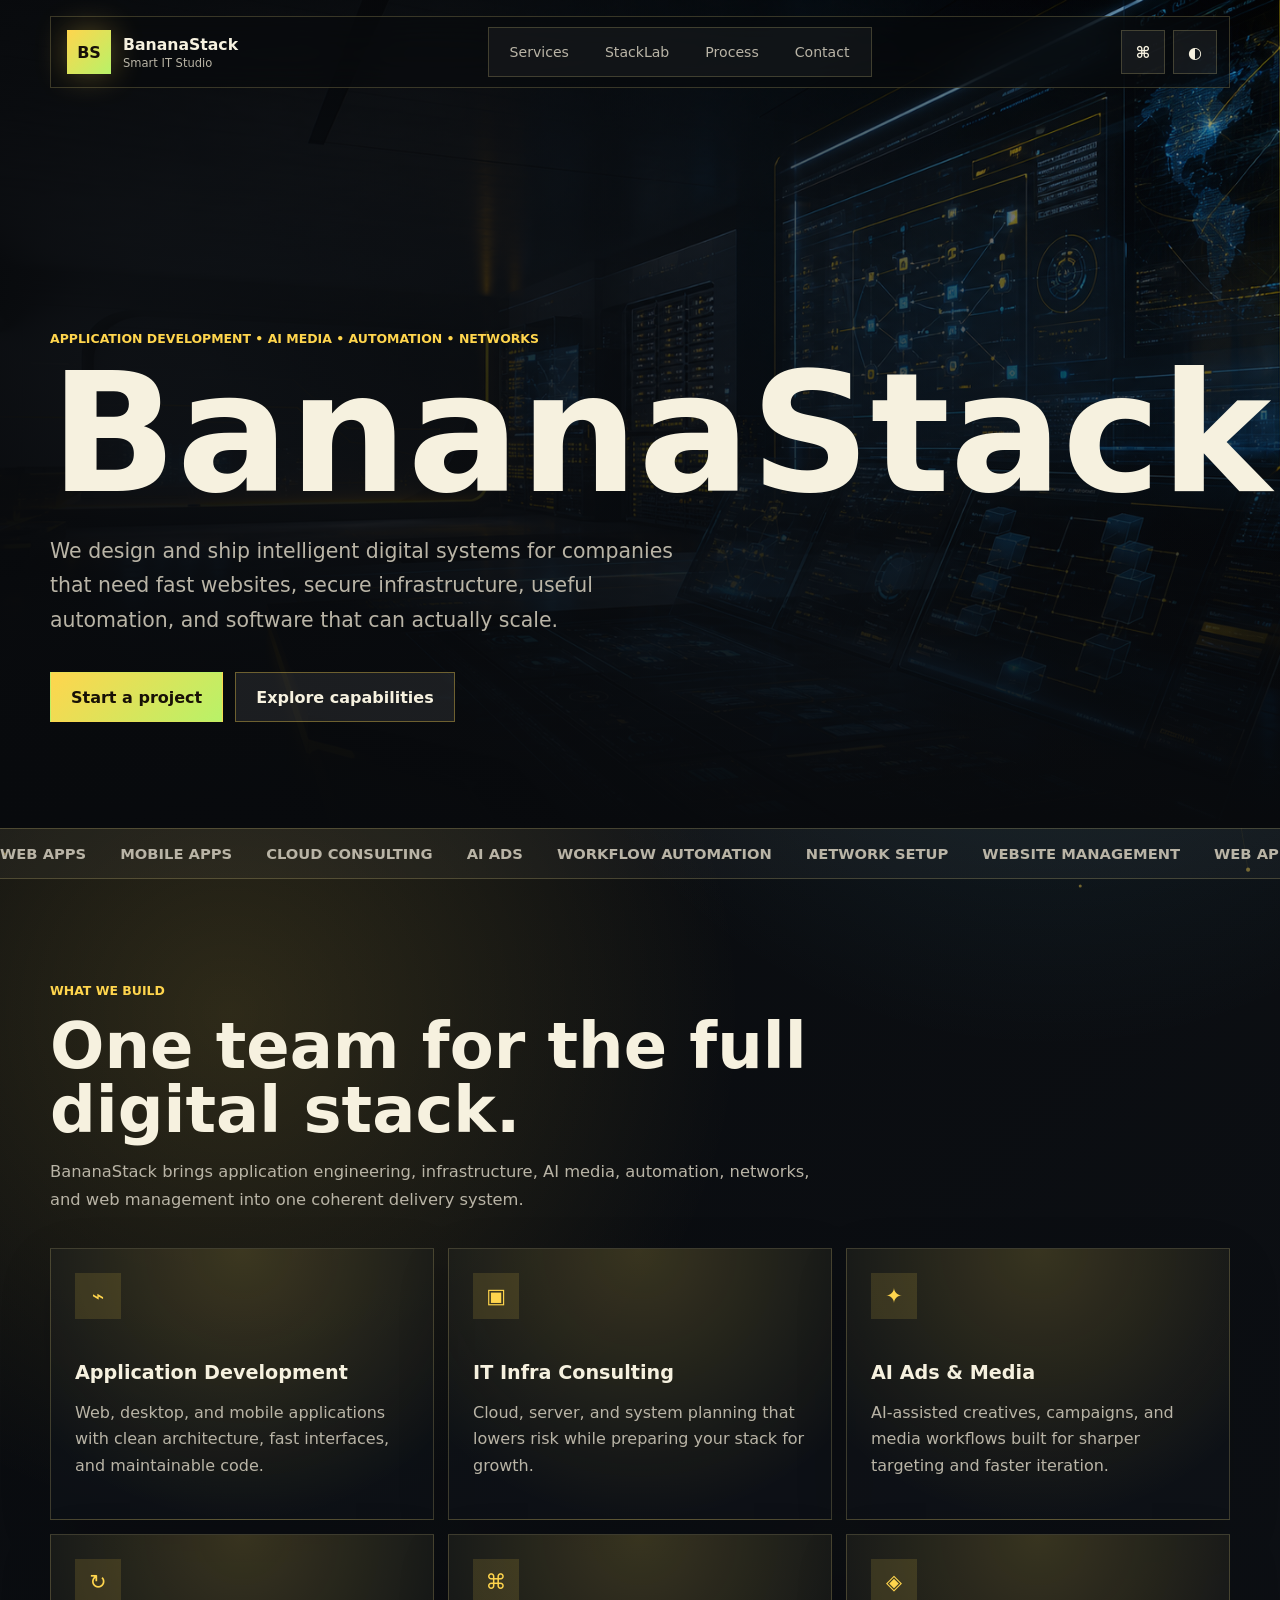
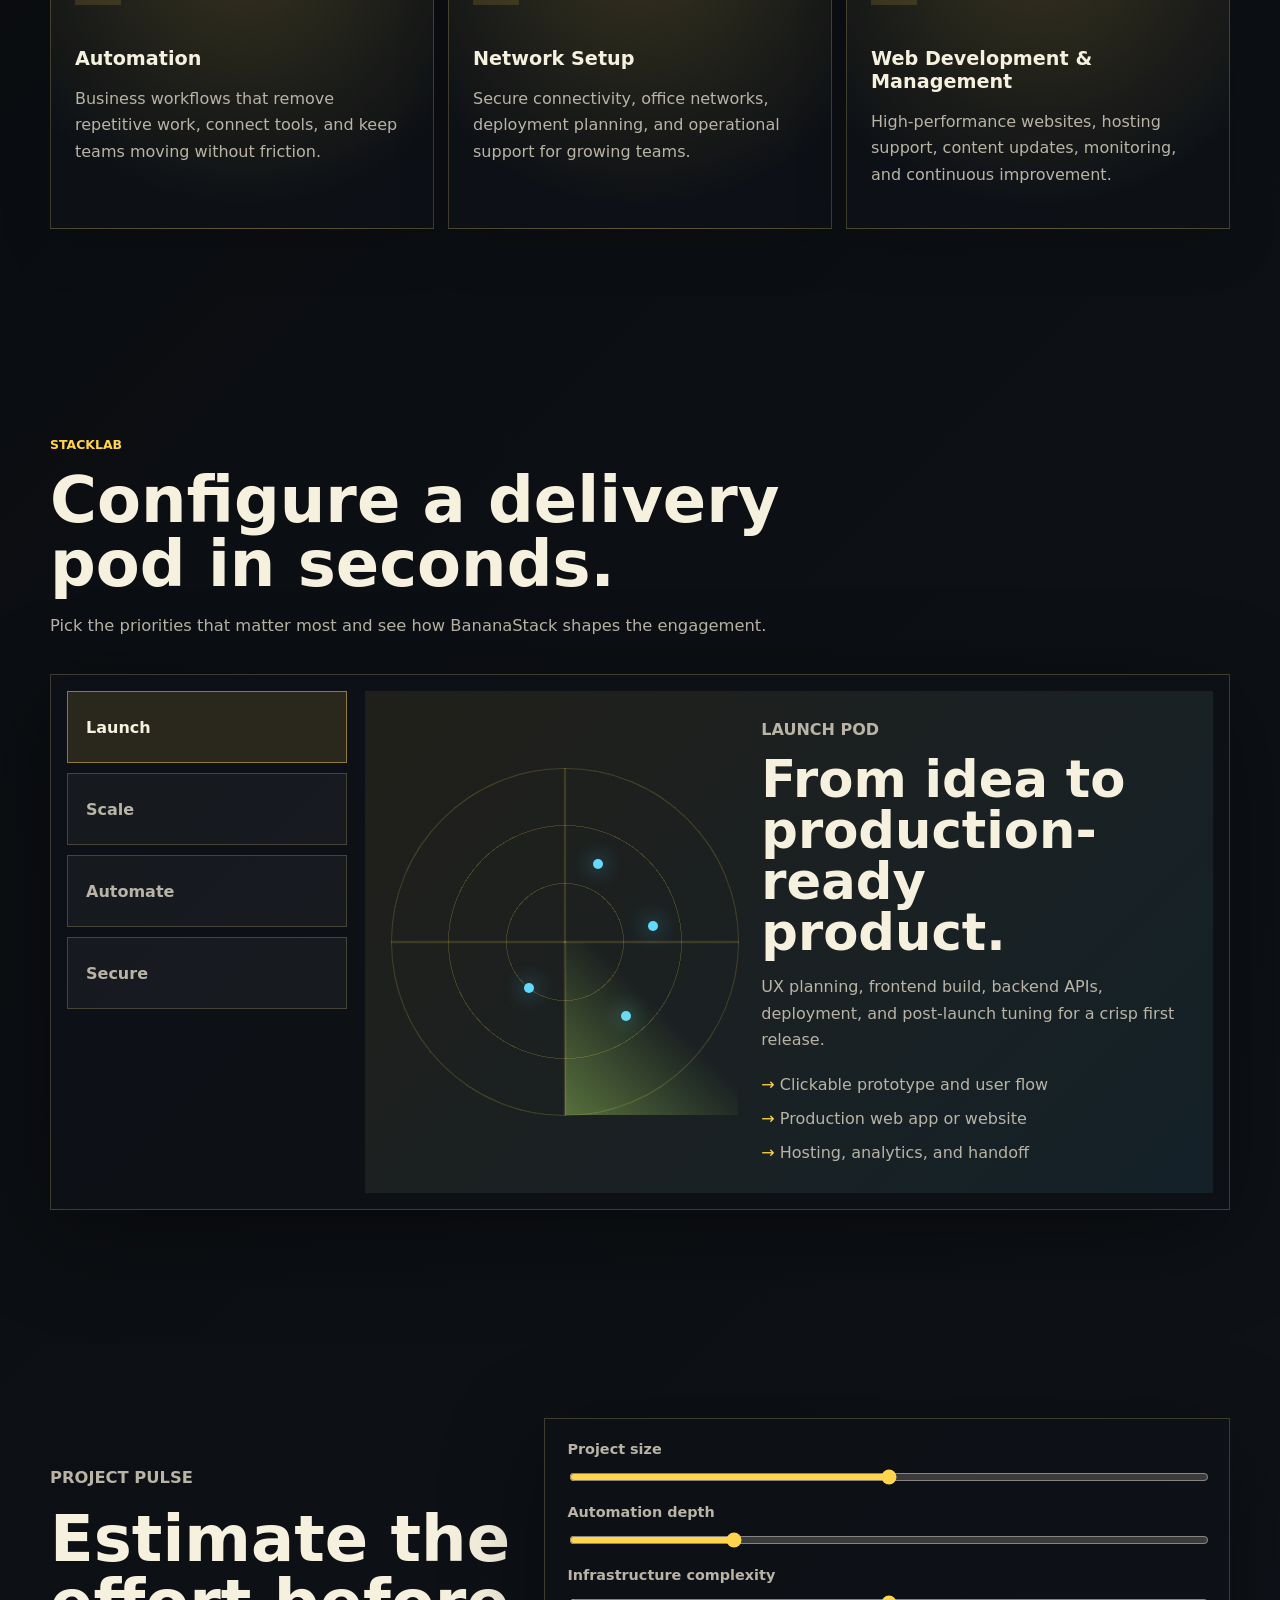
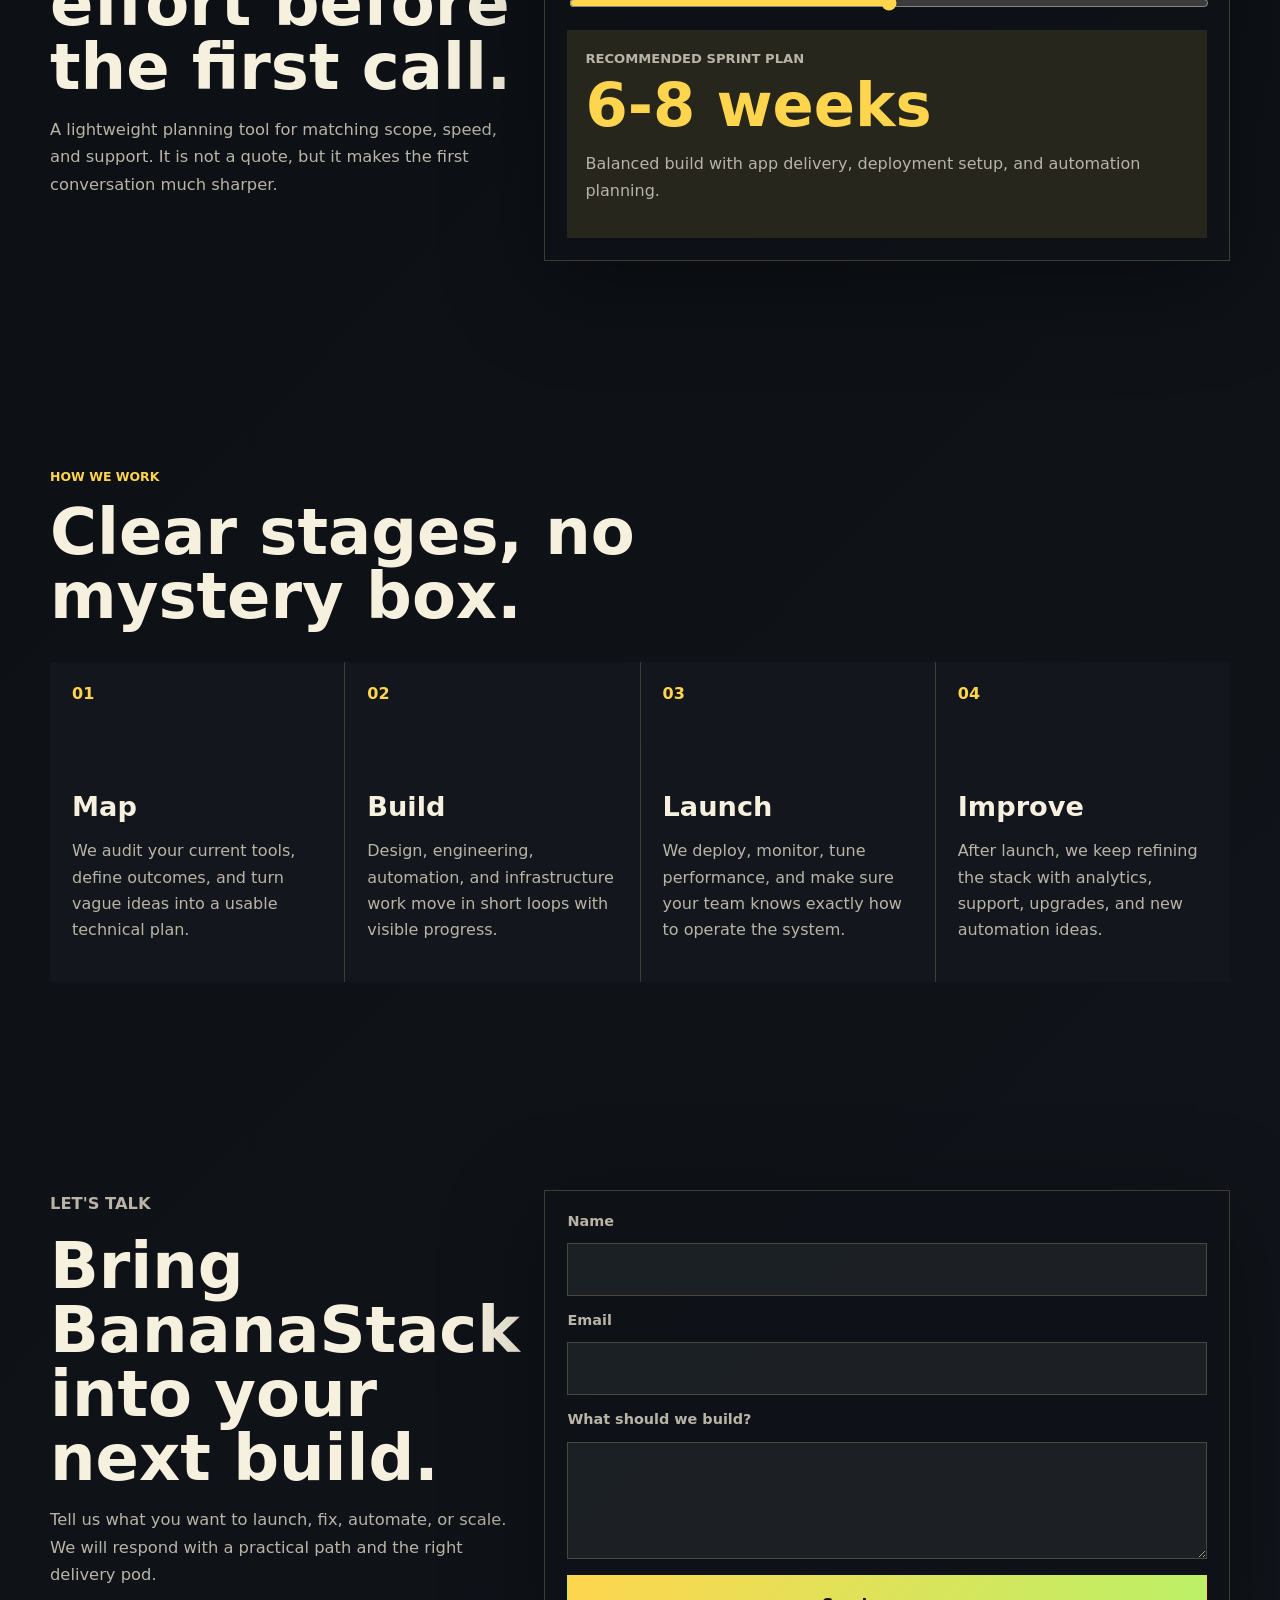
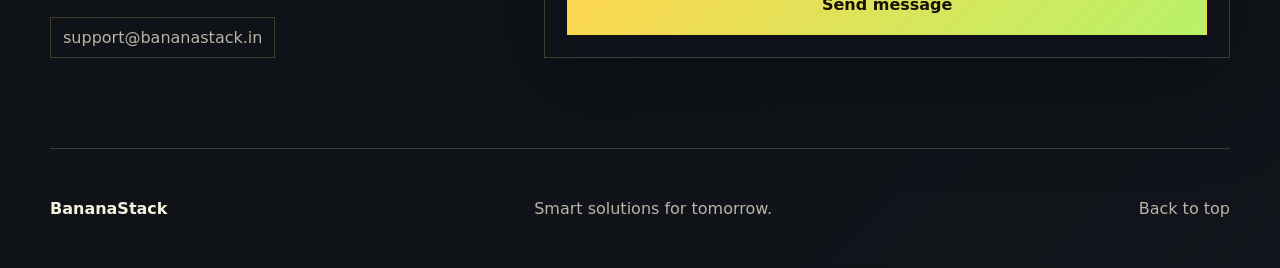
==== commit 624a321c: "Update BananaStack contact and copy" ====
--- a/index.html
+++ b/index.html
@@ -86,8 +86,8 @@
           <p class="eyebrow">What we build</p>
           <h2>One team for the full digital stack.</h2>
           <p>
-            Adapted from AIQ's service model, BananaStack brings application engineering, infrastructure, AI media,
-            automation, networks, and web management into one coherent delivery system.
+            BananaStack brings application engineering, infrastructure, AI media, automation, networks, and web
+            management into one coherent delivery system.
           </p>
         </div>
         <div class="service-grid">
@@ -225,8 +225,7 @@
             right delivery pod.
           </p>
           <div class="contact-meta">
-            <a href="mailto:hello@bananastack.com">hello@bananastack.com</a>
-            <a href="https://theaiq.net" target="_blank" rel="noreferrer">Source inspiration: theaiq.net</a>
+            <a href="mailto:support@bananastack.in">support@bananastack.in</a>
           </div>
         </div>
         <form class="contact-form reveal" id="contactForm">
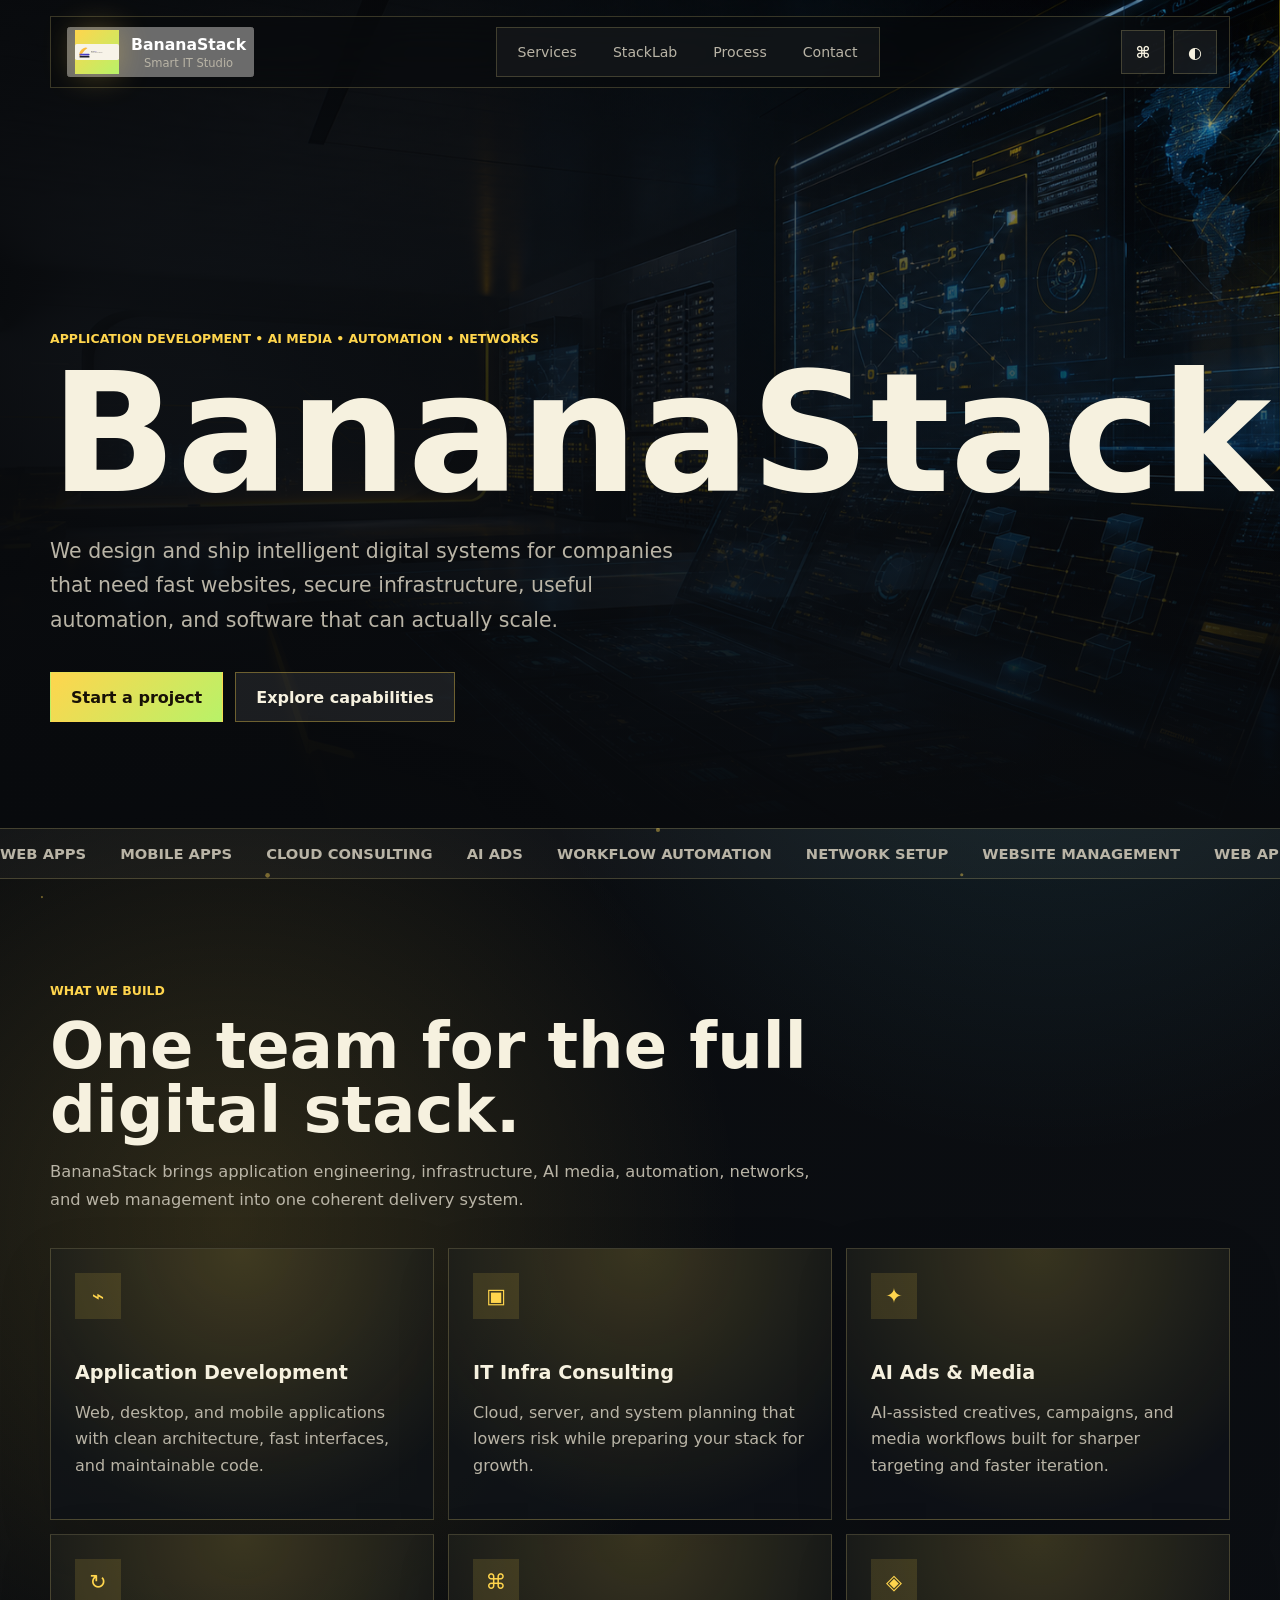
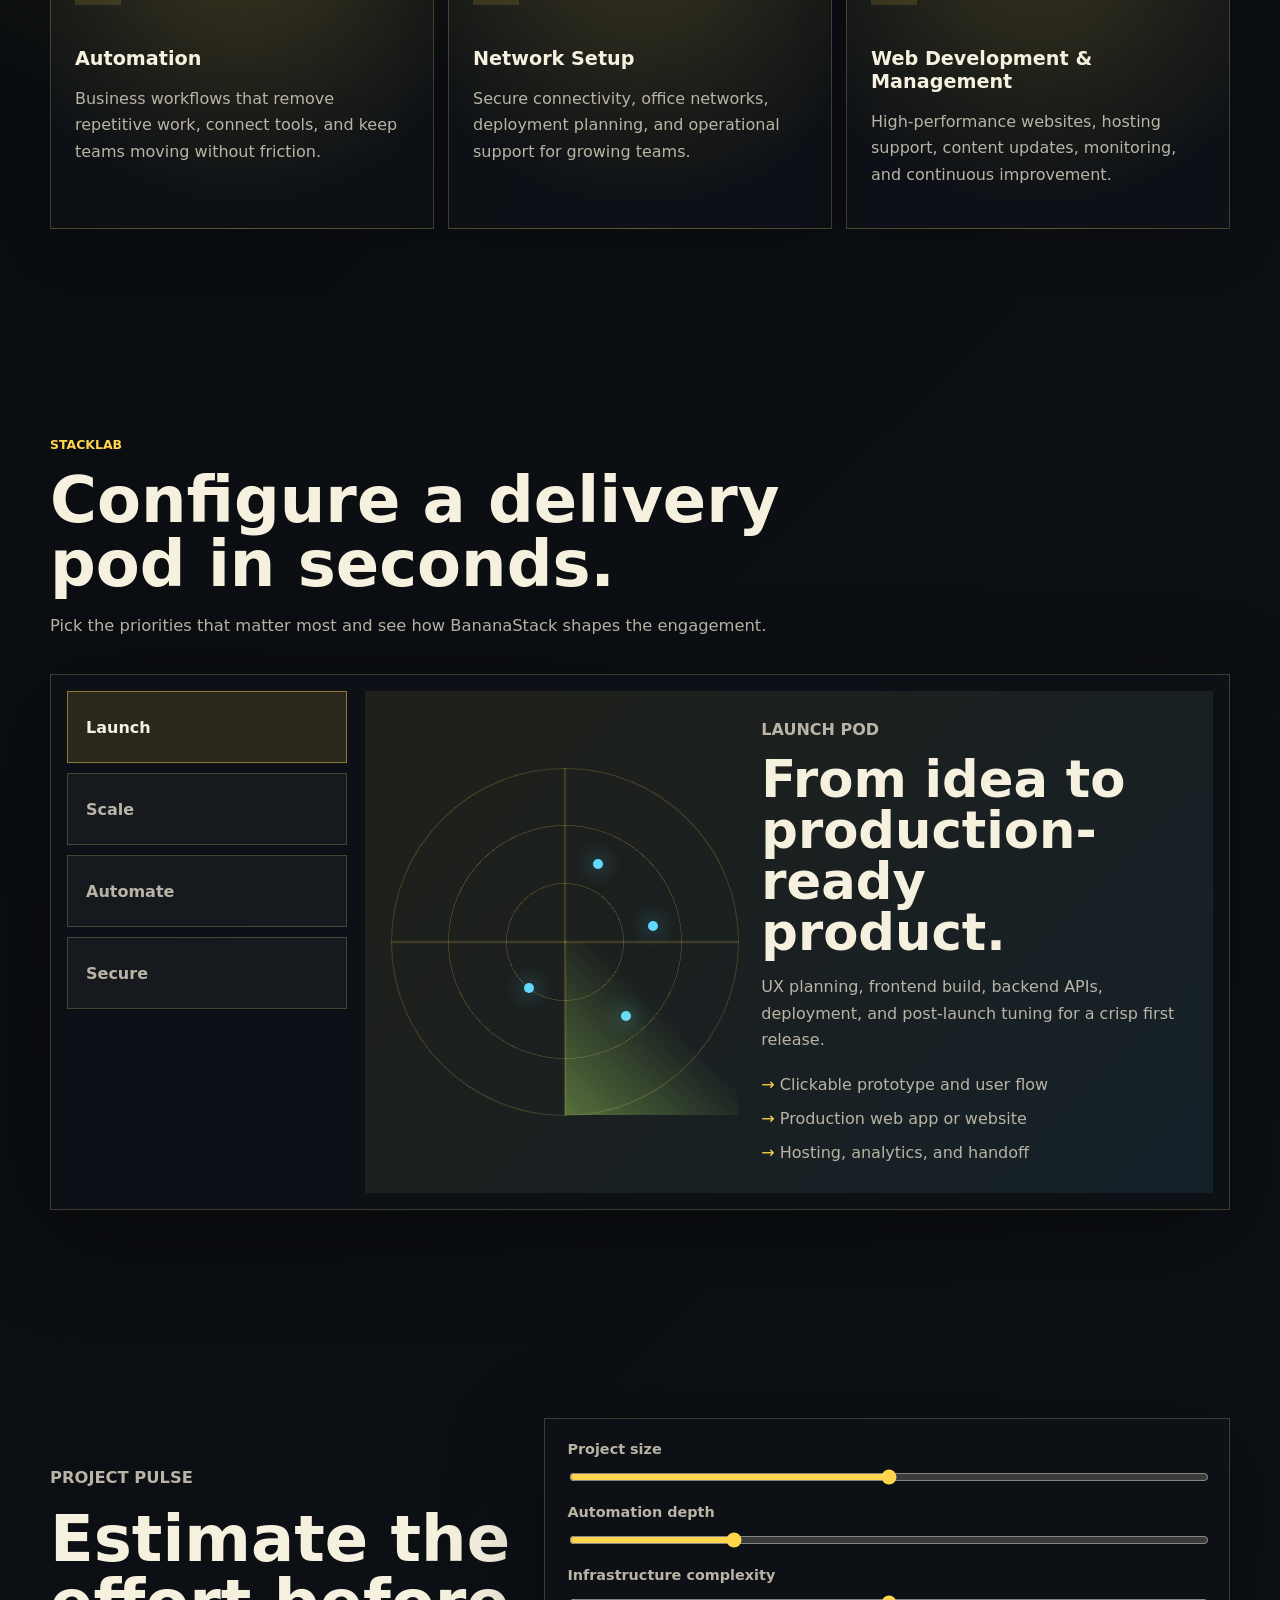
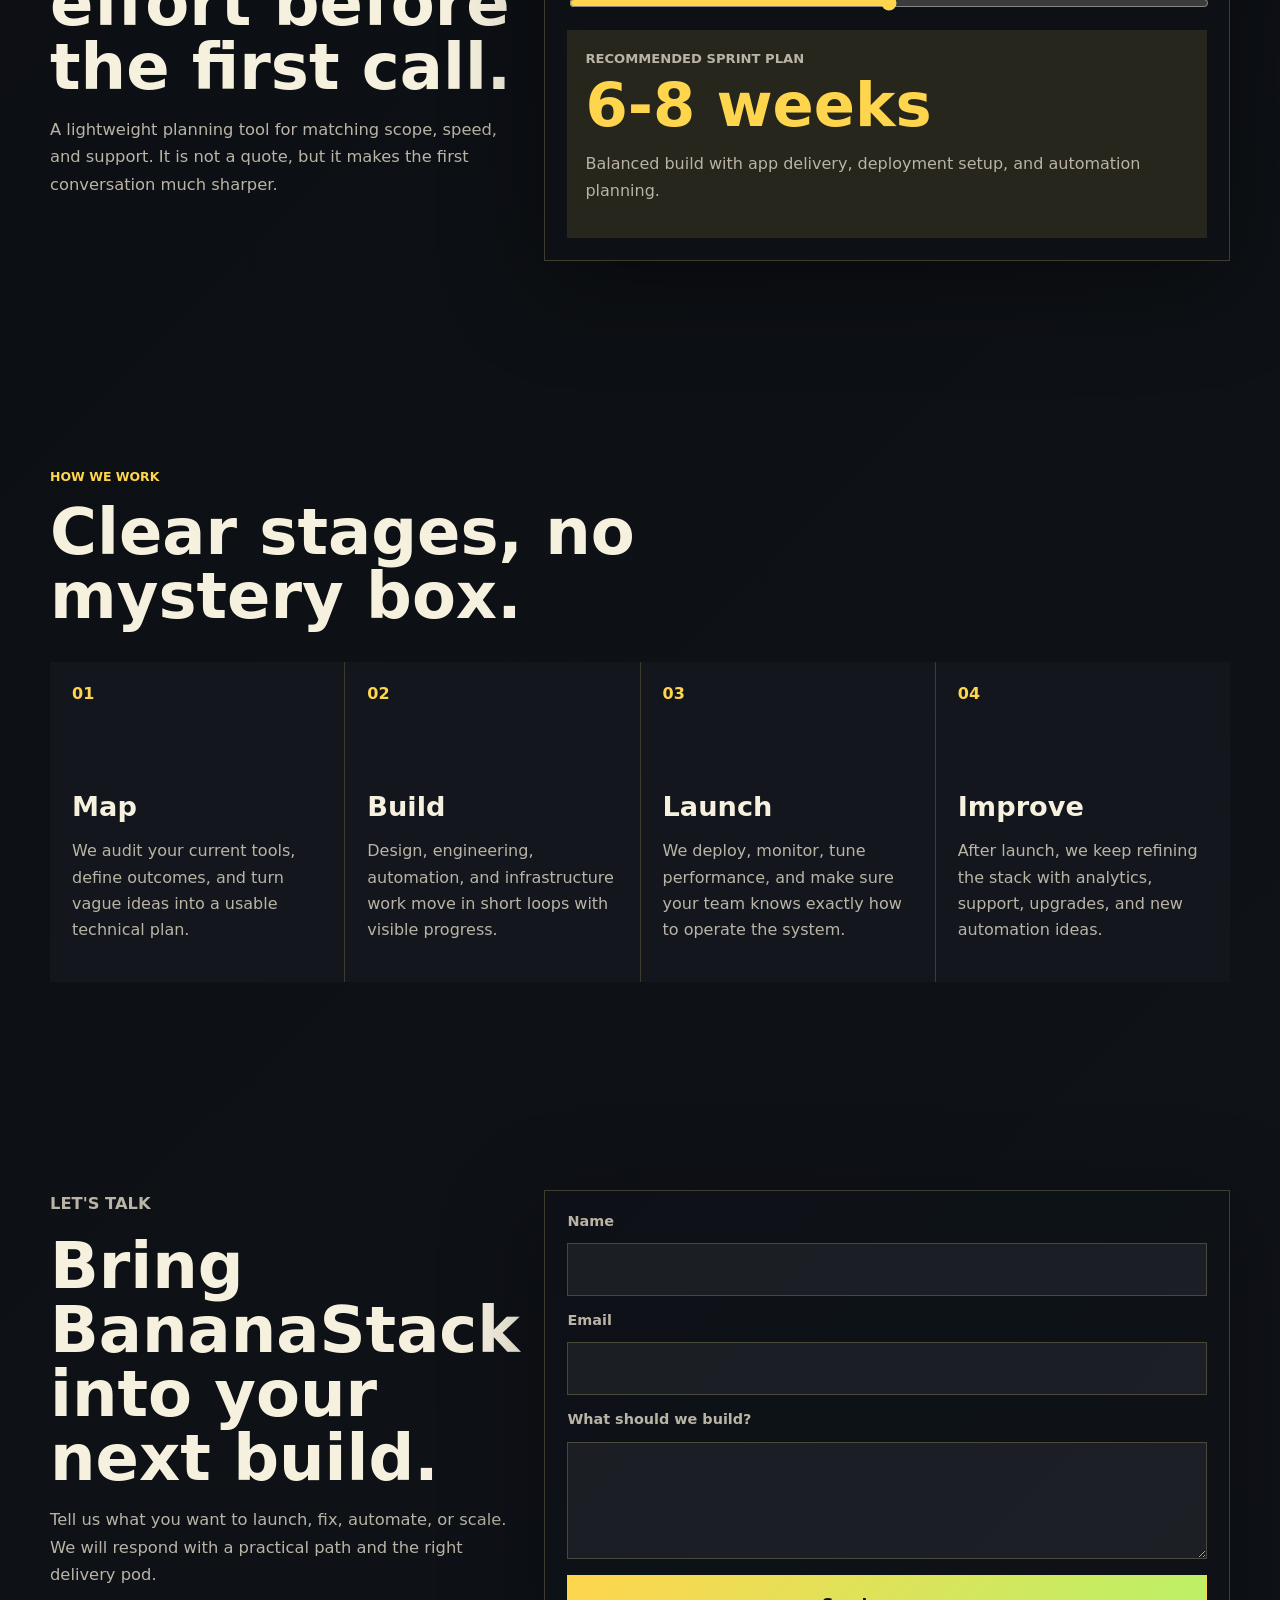
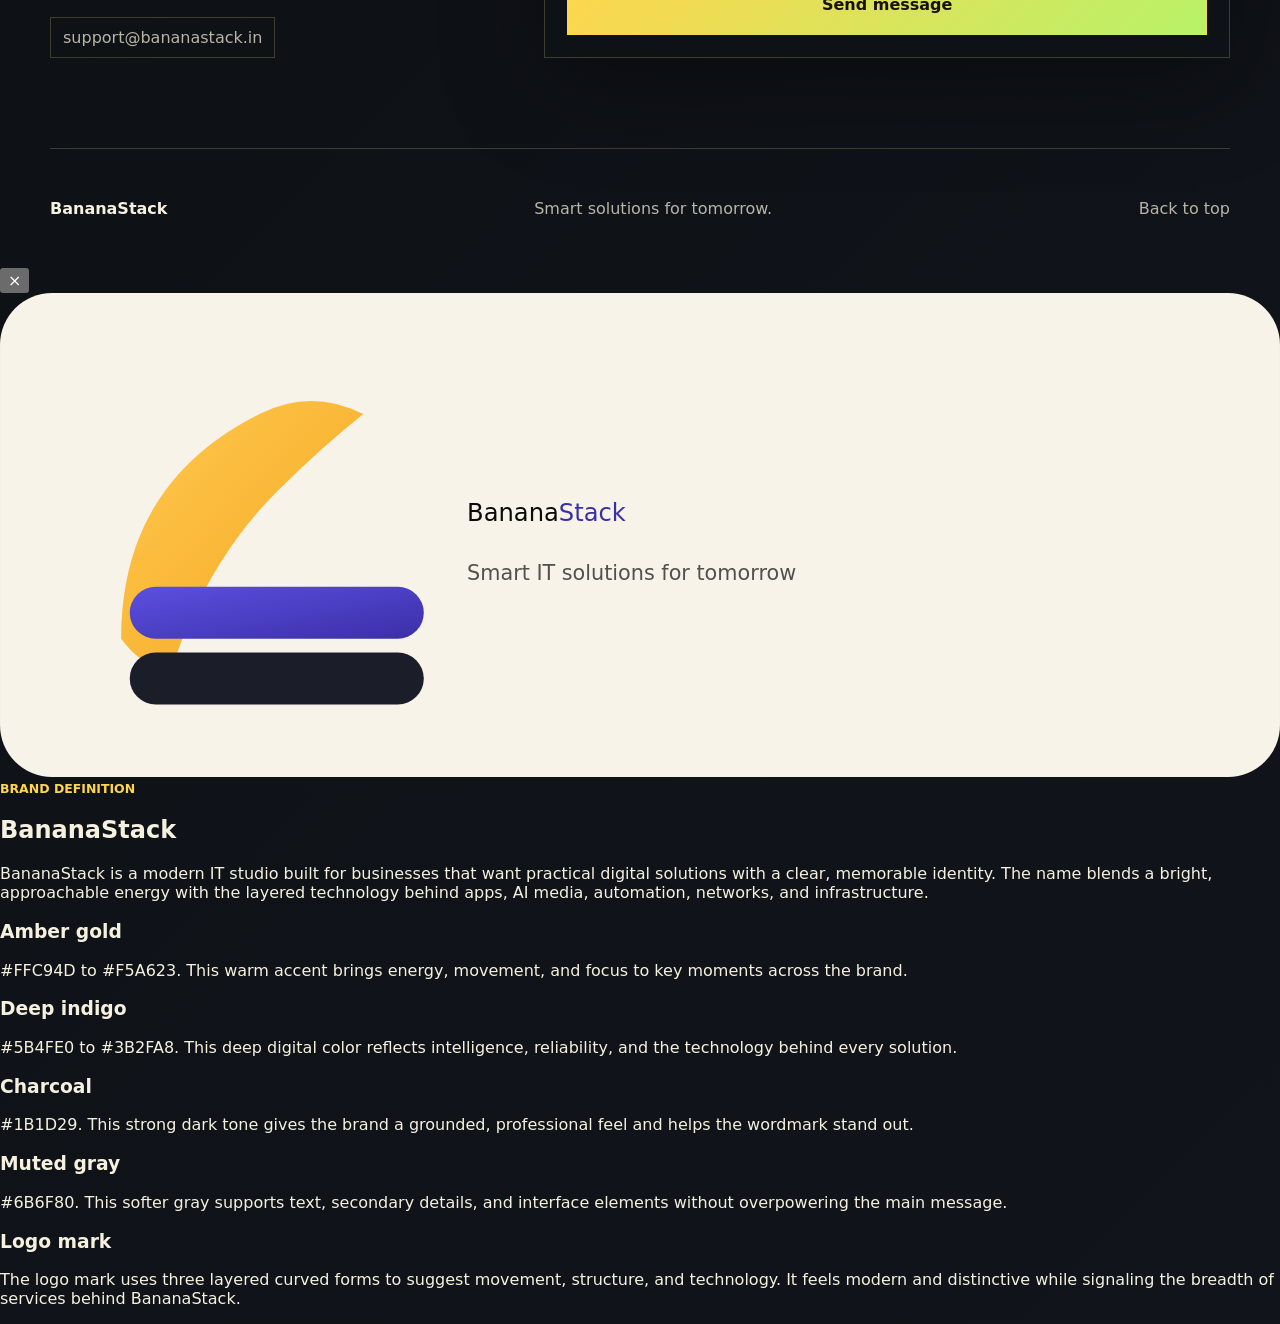
==== commit efe97c60: "Update logo and brand copy" ====
--- a/index.html
+++ b/index.html
@@ -16,13 +16,22 @@
     <div class="scroll-progress" aria-hidden="true"></div>
 
     <header class="site-header" data-elevated="false">
-      <a class="brand" href="#top" aria-label="BananaStack home">
-        <span class="brand-mark">BS</span>
+      <button
+        class="brand"
+        id="brandButton"
+        type="button"
+        aria-label="Open BananaStack brand definition"
+        aria-haspopup="dialog"
+        aria-controls="brandModal"
+      >
+        <span class="brand-mark">
+          <img src="bananastack_logo.svg" alt="BananaStack logo" />
+        </span>
         <span class="brand-copy">
           <strong>BananaStack</strong>
           <small>Smart IT Studio</small>
         </span>
-      </a>
+      </button>
 
       <nav class="desktop-nav" aria-label="Primary navigation">
         <a href="#services">Services</a>
@@ -259,6 +268,55 @@
       </div>
     </div>
 
+    <div class="brand-modal" id="brandModal" aria-hidden="true">
+      <div class="brand-card" role="dialog" aria-modal="true" aria-labelledby="brandModalTitle">
+        <button class="brand-close" id="brandClose" type="button" aria-label="Close brand definition">×</button>
+        <img
+          class="brand-card-logo"
+          src="bananastack_logo.svg"
+          alt="BananaStack logo with a curved amber mark above stacked indigo and charcoal bars"
+        />
+        <div class="brand-card-copy">
+          <p class="eyebrow">Brand definition</p>
+          <h2 id="brandModalTitle">BananaStack</h2>
+          <p>
+            BananaStack is a modern IT studio built for businesses that want practical digital solutions with a clear,
+            memorable identity. The name blends a bright, approachable energy with the layered technology behind apps,
+            AI media, automation, networks, and infrastructure.
+          </p>
+        </div>
+        <div class="brand-definition-grid" aria-label="BananaStack color meanings">
+          <article>
+            <span class="color-swatch amber"></span>
+            <h3>Amber gold</h3>
+            <p>#FFC94D to #F5A623. This warm accent brings energy, movement, and focus to key moments across the brand.</p>
+          </article>
+          <article>
+            <span class="color-swatch indigo"></span>
+            <h3>Deep indigo</h3>
+            <p>#5B4FE0 to #3B2FA8. This deep digital color reflects intelligence, reliability, and the technology behind every solution.</p>
+          </article>
+          <article>
+            <span class="color-swatch charcoal"></span>
+            <h3>Charcoal</h3>
+            <p>#1B1D29. This strong dark tone gives the brand a grounded, professional feel and helps the wordmark stand out.</p>
+          </article>
+          <article>
+            <span class="color-swatch muted"></span>
+            <h3>Muted gray</h3>
+            <p>#6B6F80. This softer gray supports text, secondary details, and interface elements without overpowering the main message.</p>
+          </article>
+        </div>
+        <div class="mark-story">
+          <h3>Logo mark</h3>
+          <p>
+            The logo mark uses three layered curved forms to suggest movement, structure, and technology. It feels modern
+            and distinctive while signaling the breadth of services behind BananaStack.
+          </p>
+        </div>
+      </div>
+    </div>
+
     <div class="toast" id="toast" role="status" aria-live="polite">Message staged. Connect this form to your backend next.</div>
     <script src="assets/js/script.js"></script>
   </body>
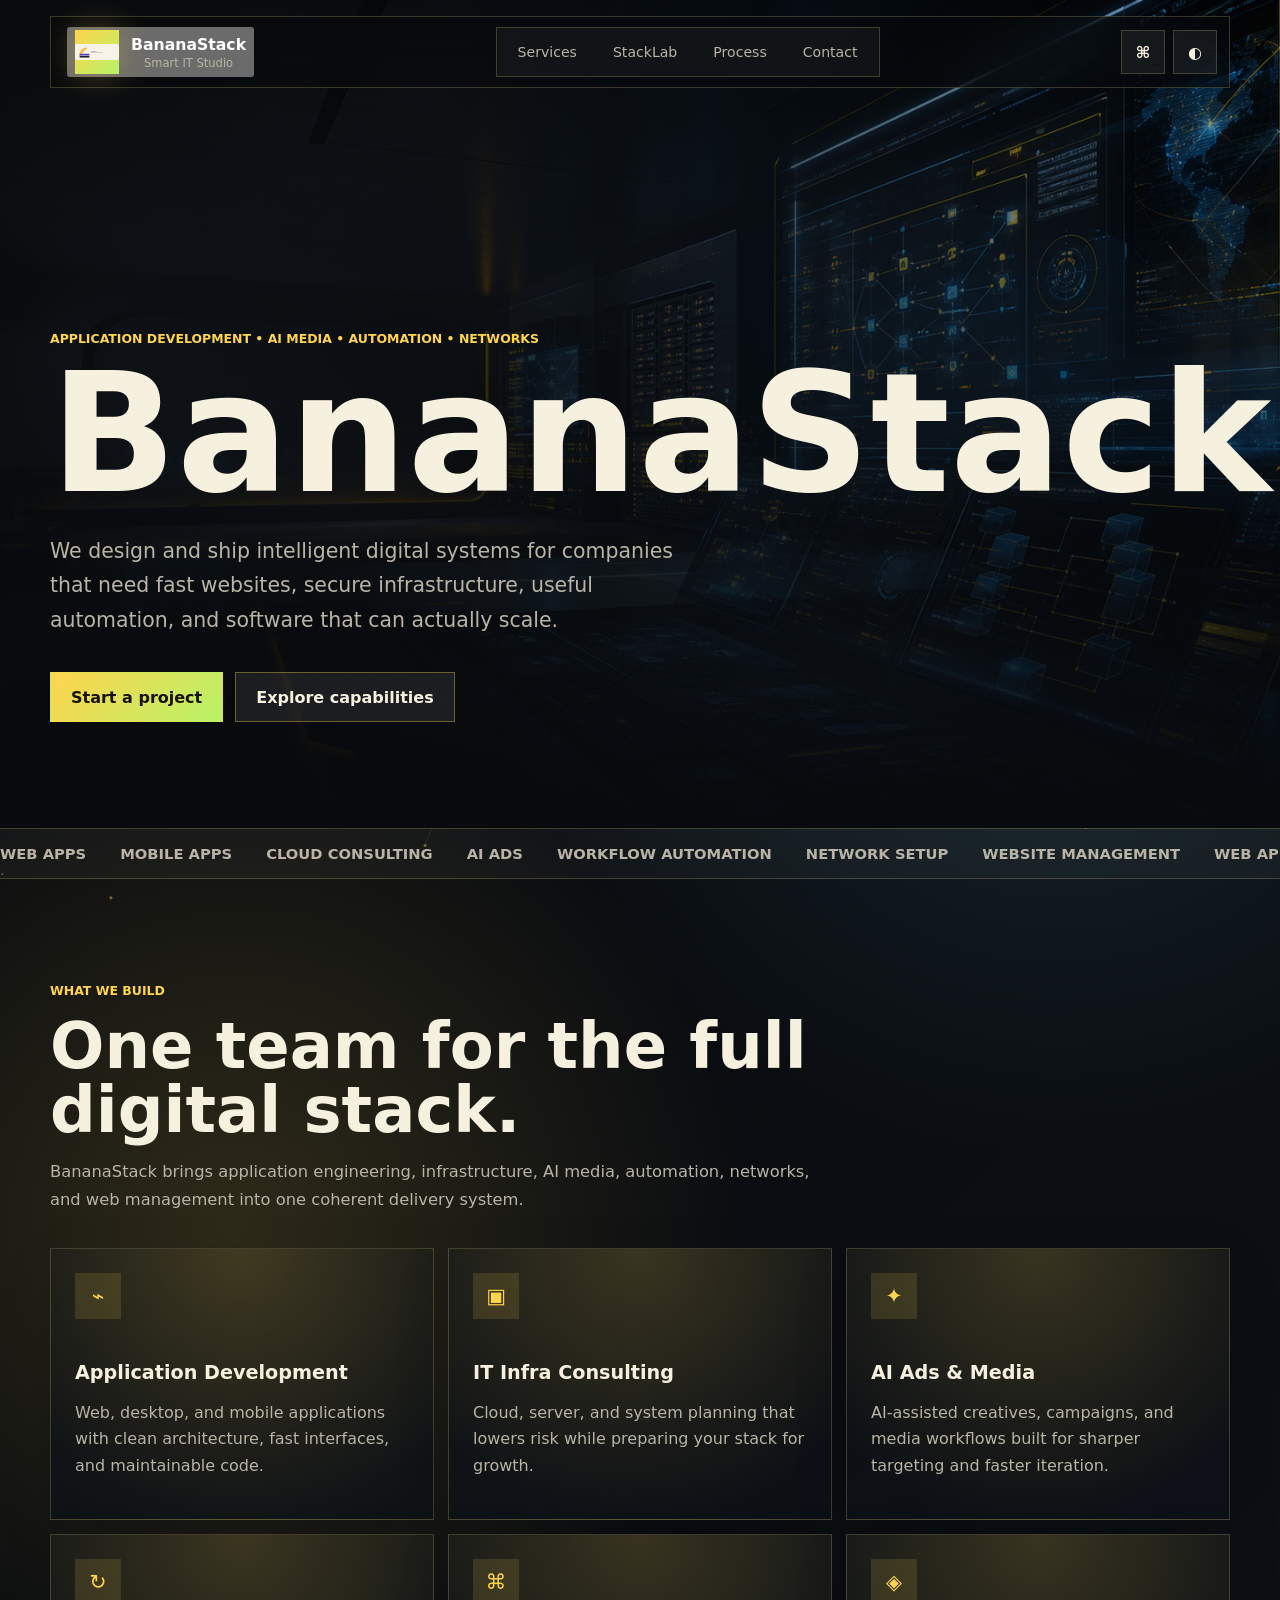
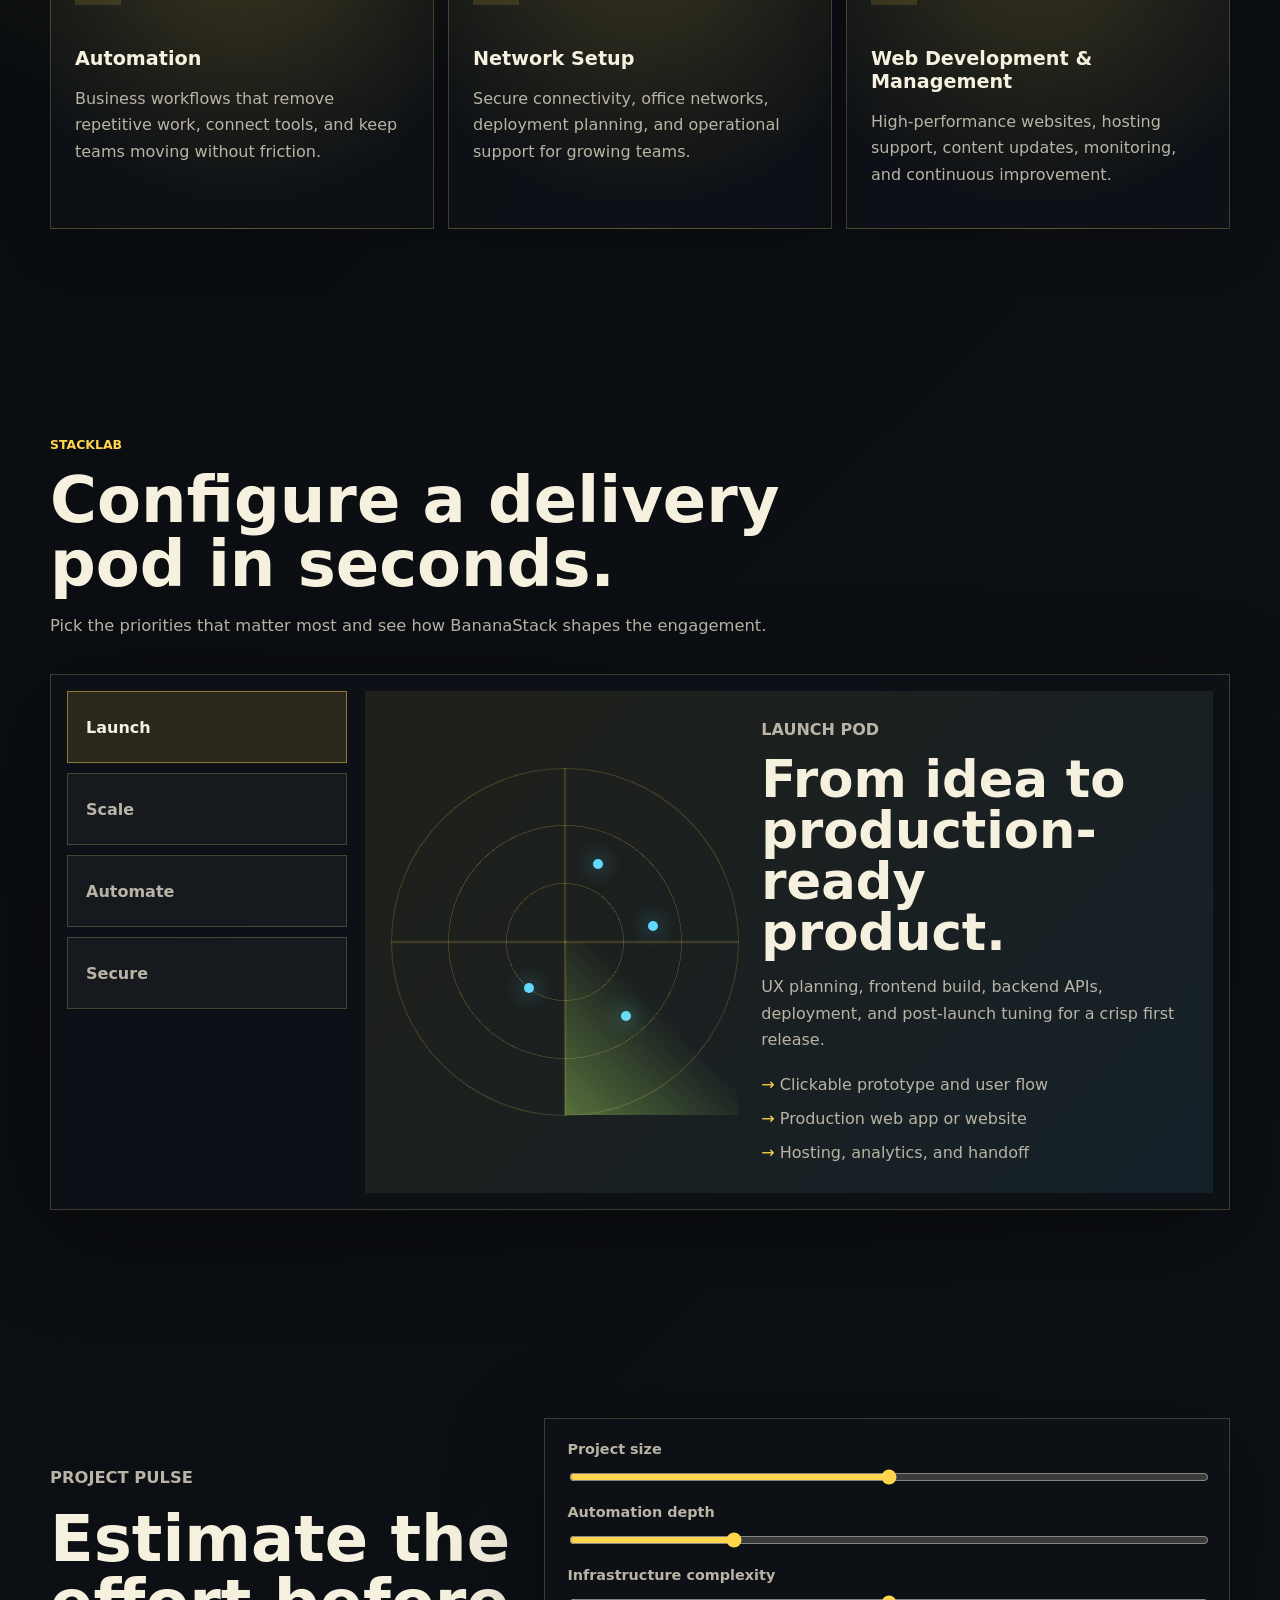
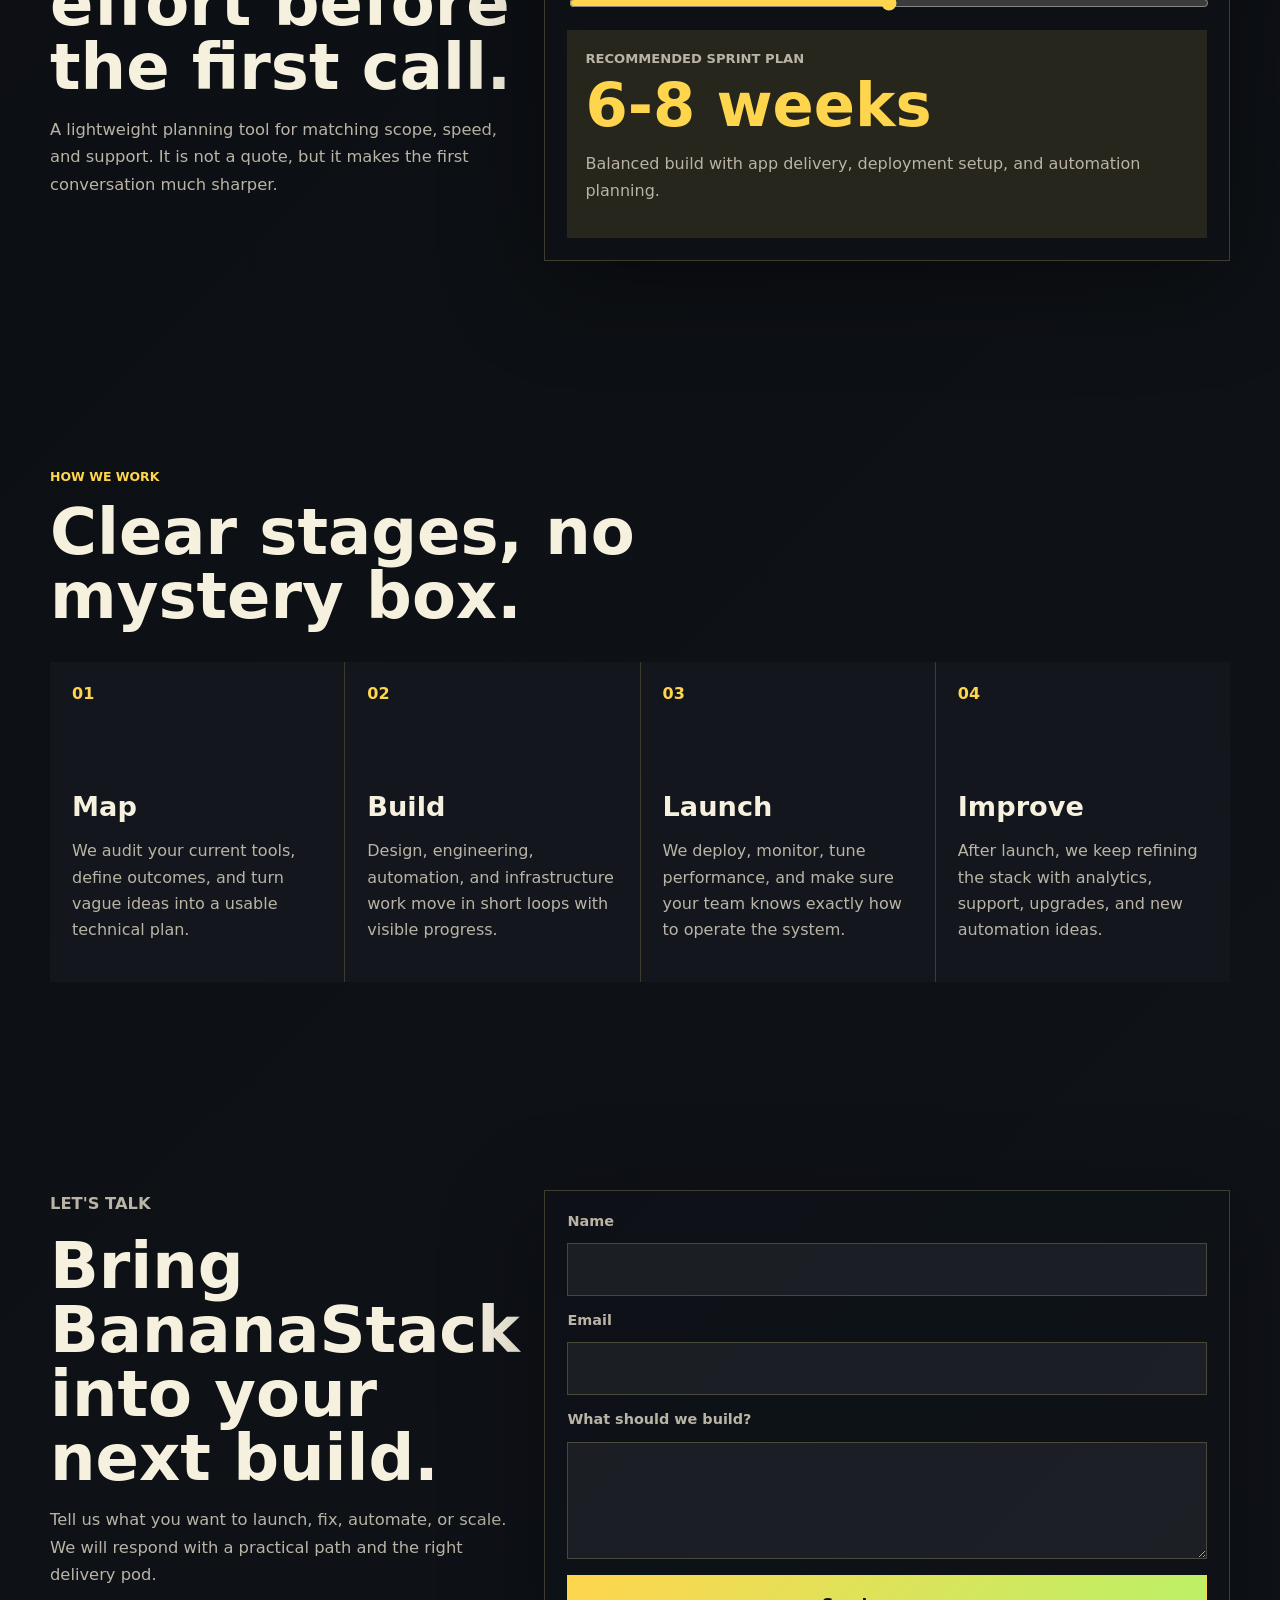
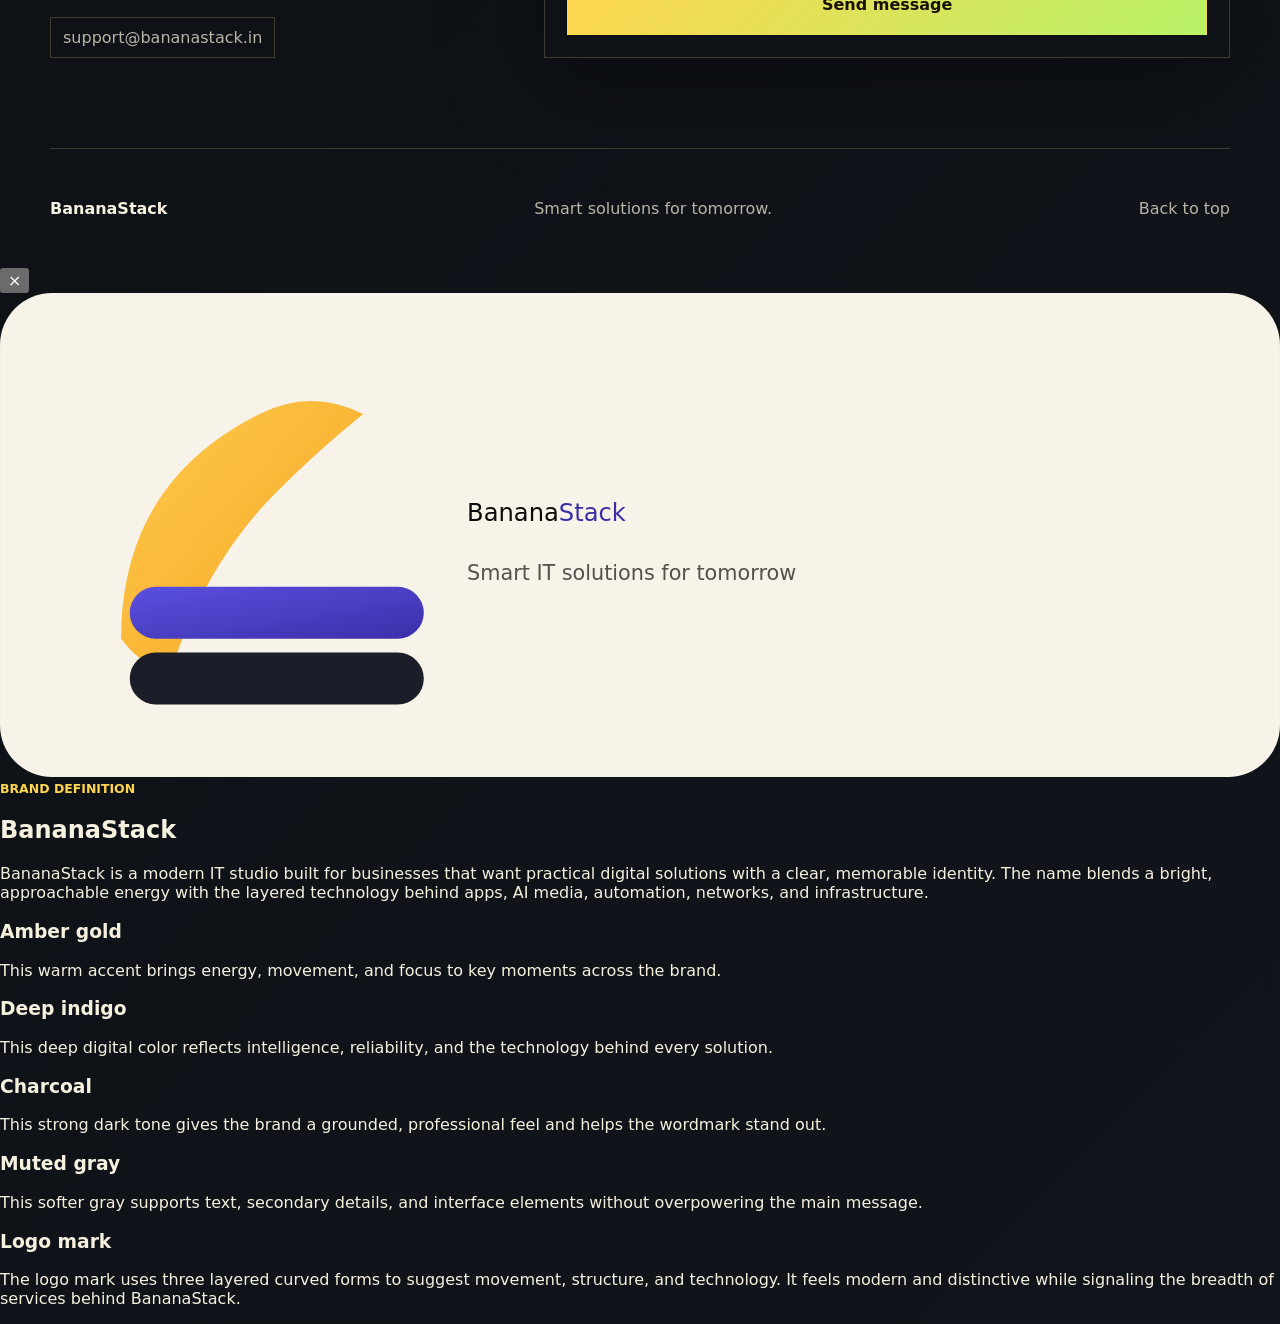
==== commit 6fe361d8: "Remove hex color codes from brand modal definitions" ====
--- a/index.html
+++ b/index.html
@@ -289,22 +289,22 @@
           <article>
             <span class="color-swatch amber"></span>
             <h3>Amber gold</h3>
-            <p>#FFC94D to #F5A623. This warm accent brings energy, movement, and focus to key moments across the brand.</p>
+            <p>This warm accent brings energy, movement, and focus to key moments across the brand.</p>
           </article>
           <article>
             <span class="color-swatch indigo"></span>
             <h3>Deep indigo</h3>
-            <p>#5B4FE0 to #3B2FA8. This deep digital color reflects intelligence, reliability, and the technology behind every solution.</p>
+            <p>This deep digital color reflects intelligence, reliability, and the technology behind every solution.</p>
           </article>
           <article>
             <span class="color-swatch charcoal"></span>
             <h3>Charcoal</h3>
-            <p>#1B1D29. This strong dark tone gives the brand a grounded, professional feel and helps the wordmark stand out.</p>
+            <p>This strong dark tone gives the brand a grounded, professional feel and helps the wordmark stand out.</p>
           </article>
           <article>
             <span class="color-swatch muted"></span>
             <h3>Muted gray</h3>
-            <p>#6B6F80. This softer gray supports text, secondary details, and interface elements without overpowering the main message.</p>
+            <p>This softer gray supports text, secondary details, and interface elements without overpowering the main message.</p>
           </article>
         </div>
         <div class="mark-story">
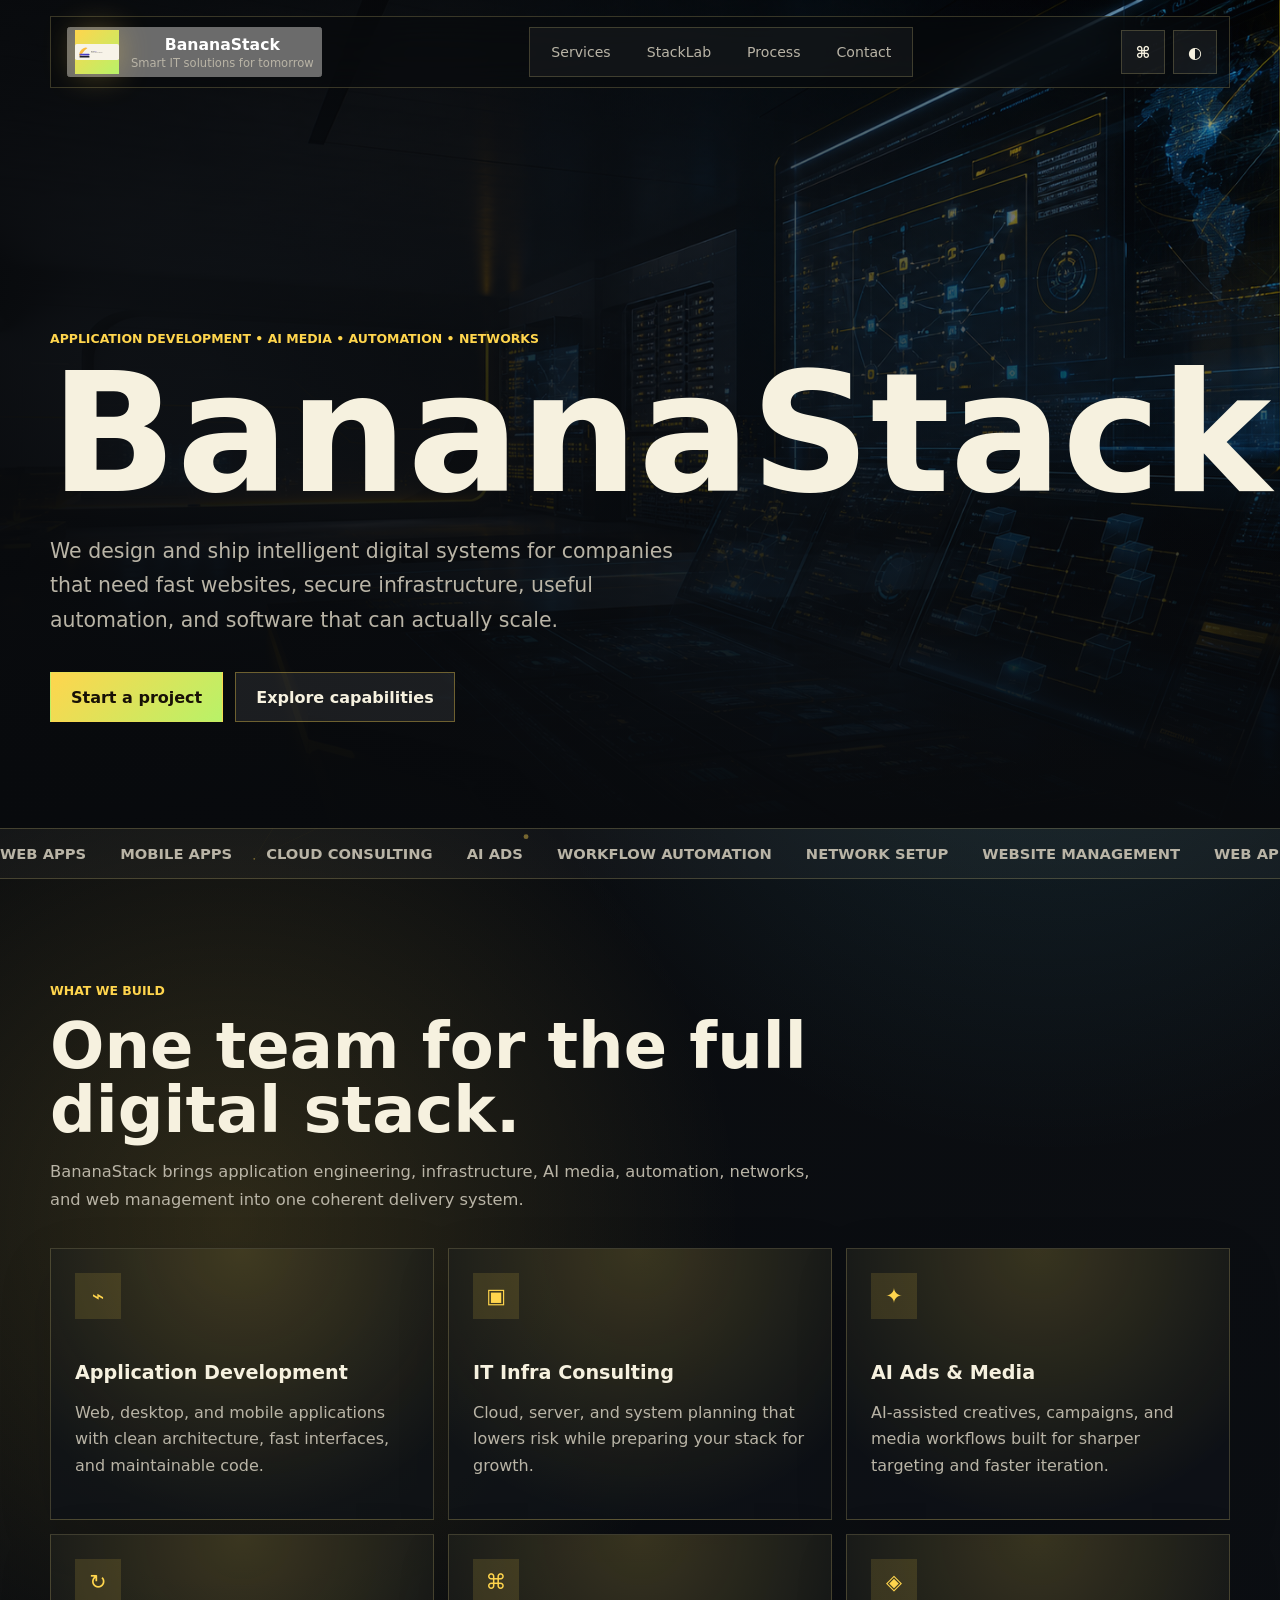
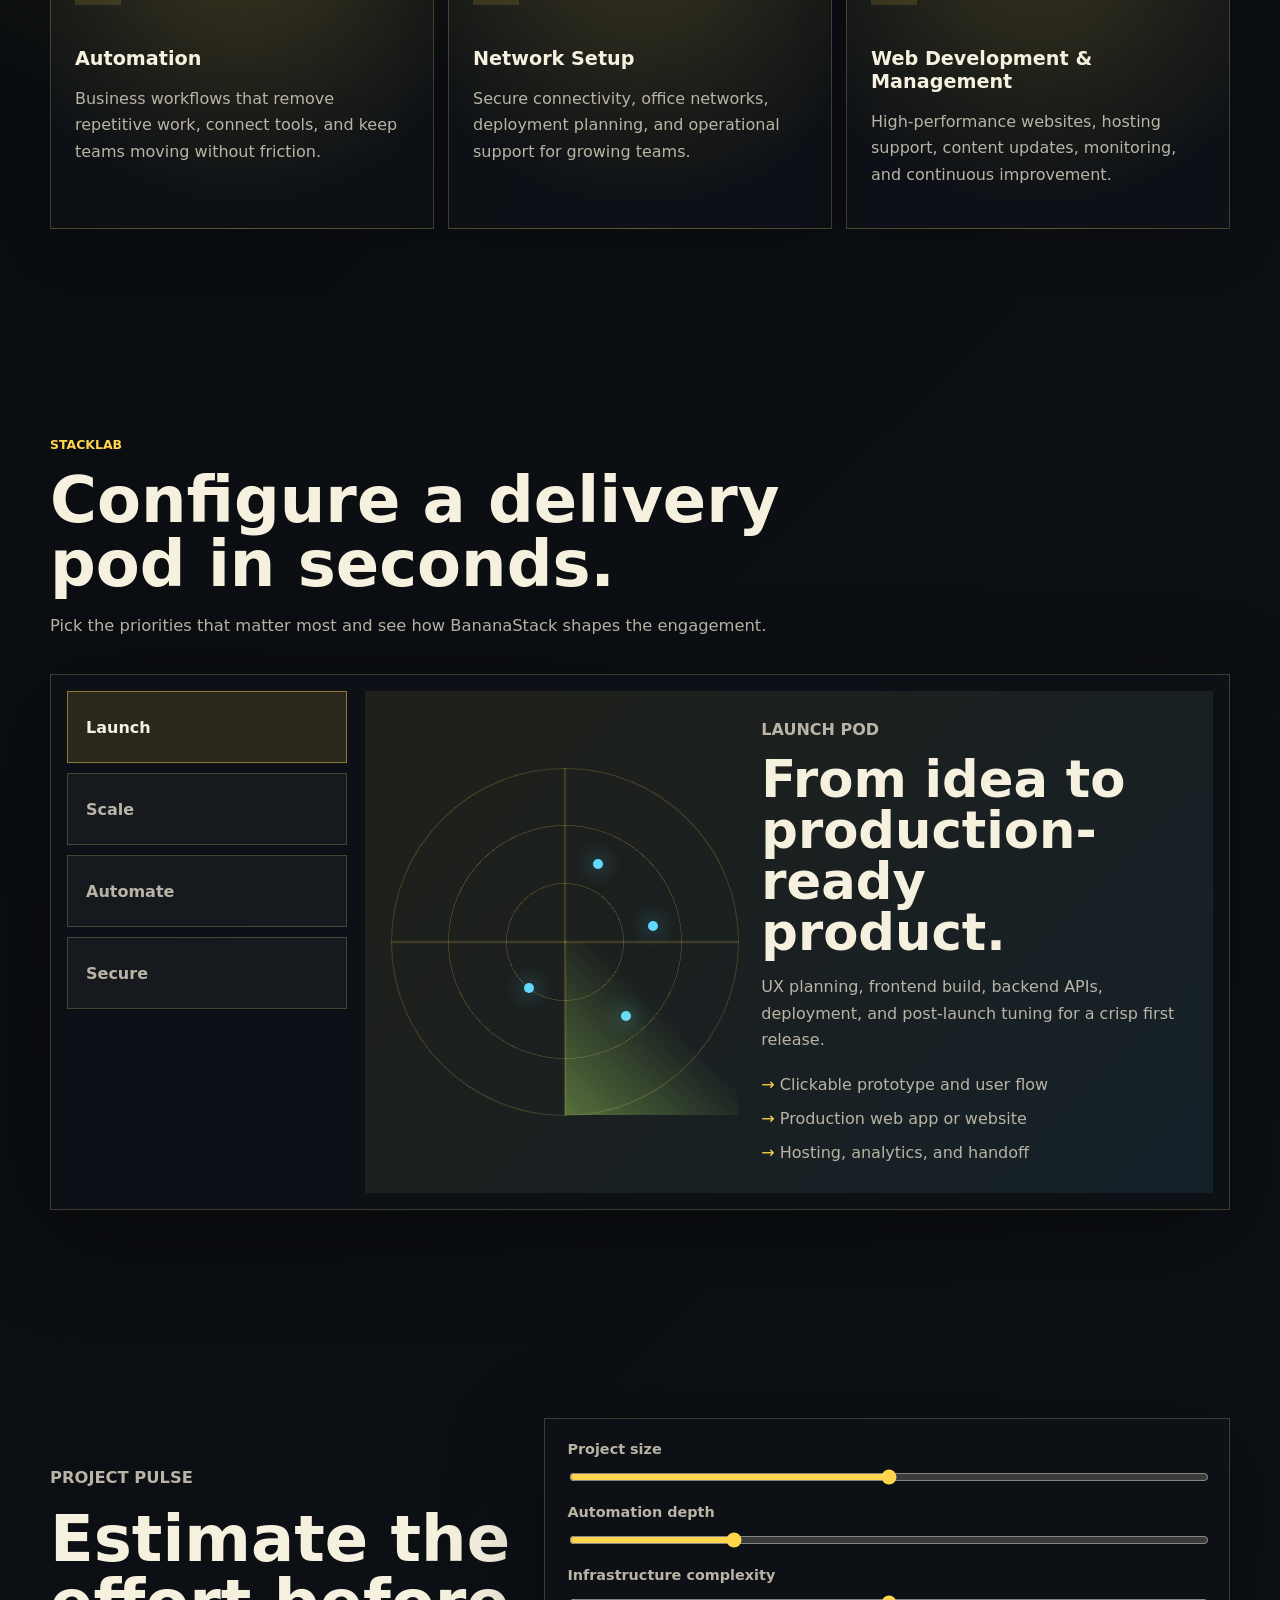
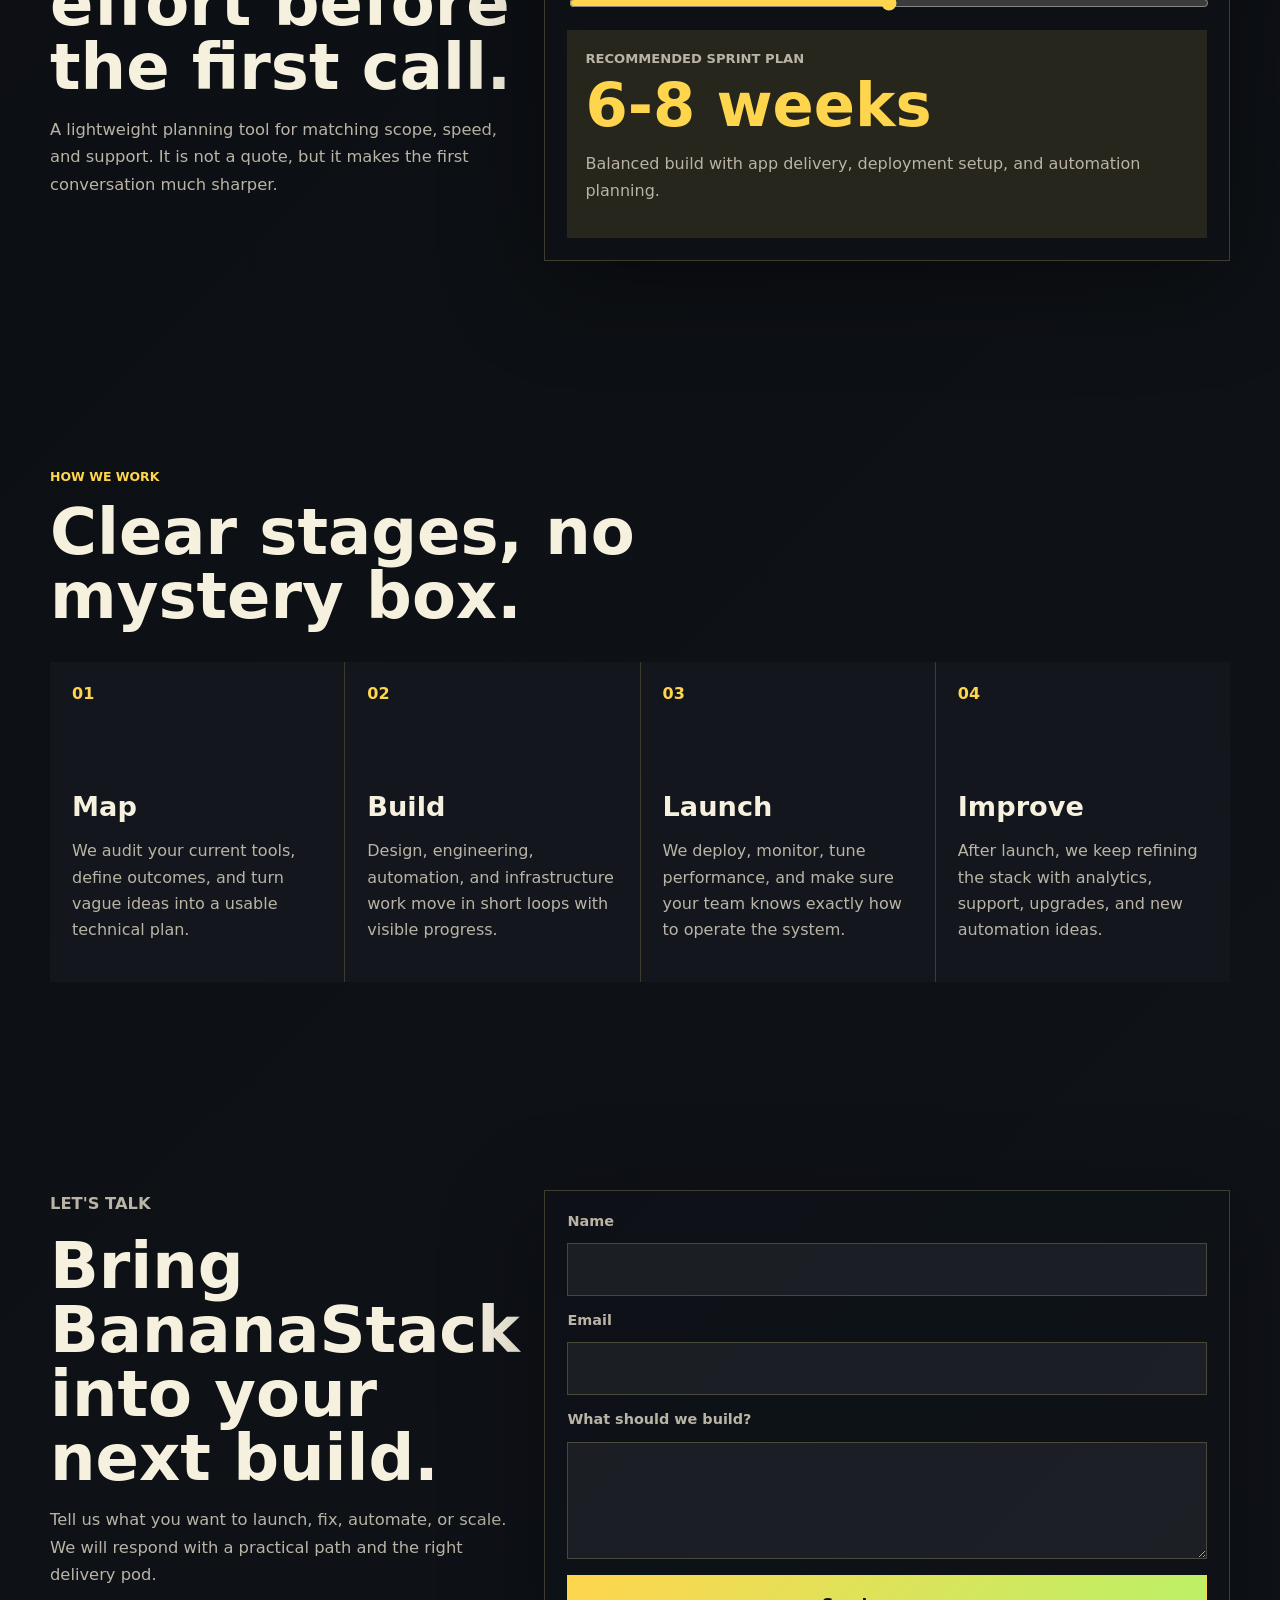
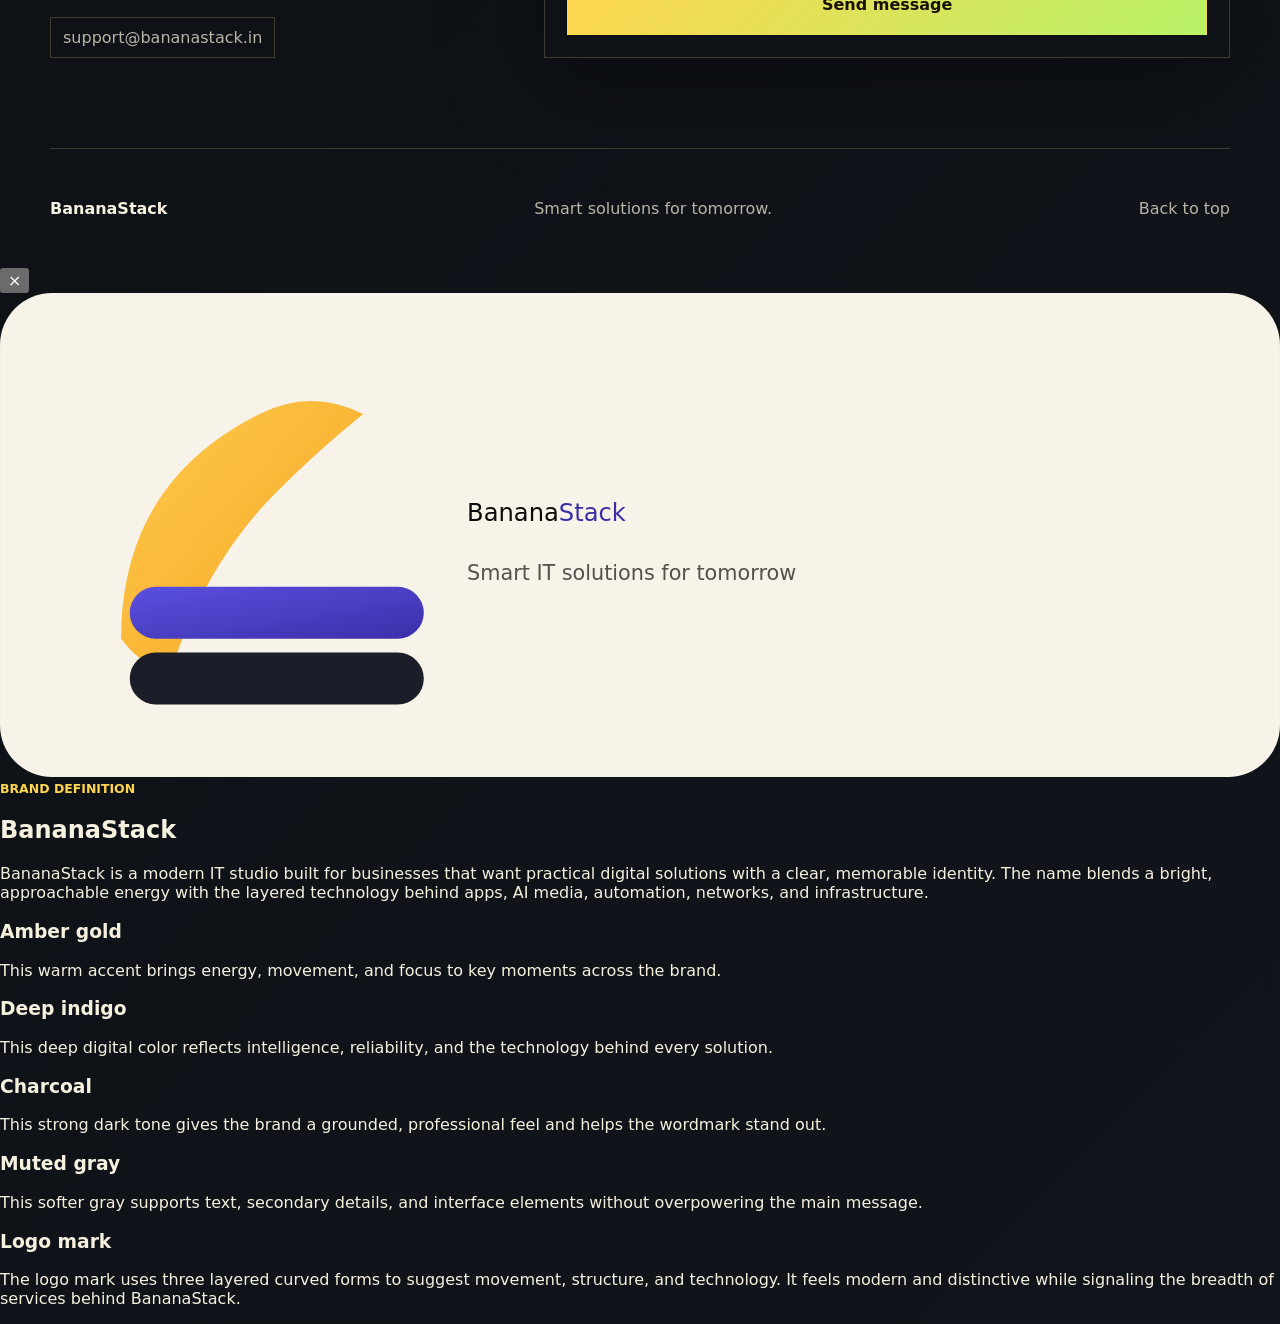
==== commit 602aef0e: "Update brand subtitle to Smart IT solutions for tomorrow" ====
--- a/index.html
+++ b/index.html
@@ -29,7 +29,7 @@
         </span>
         <span class="brand-copy">
           <strong>BananaStack</strong>
-          <small>Smart IT Studio</small>
+          <small>Smart IT solutions for tomorrow</small>
         </span>
       </button>
 
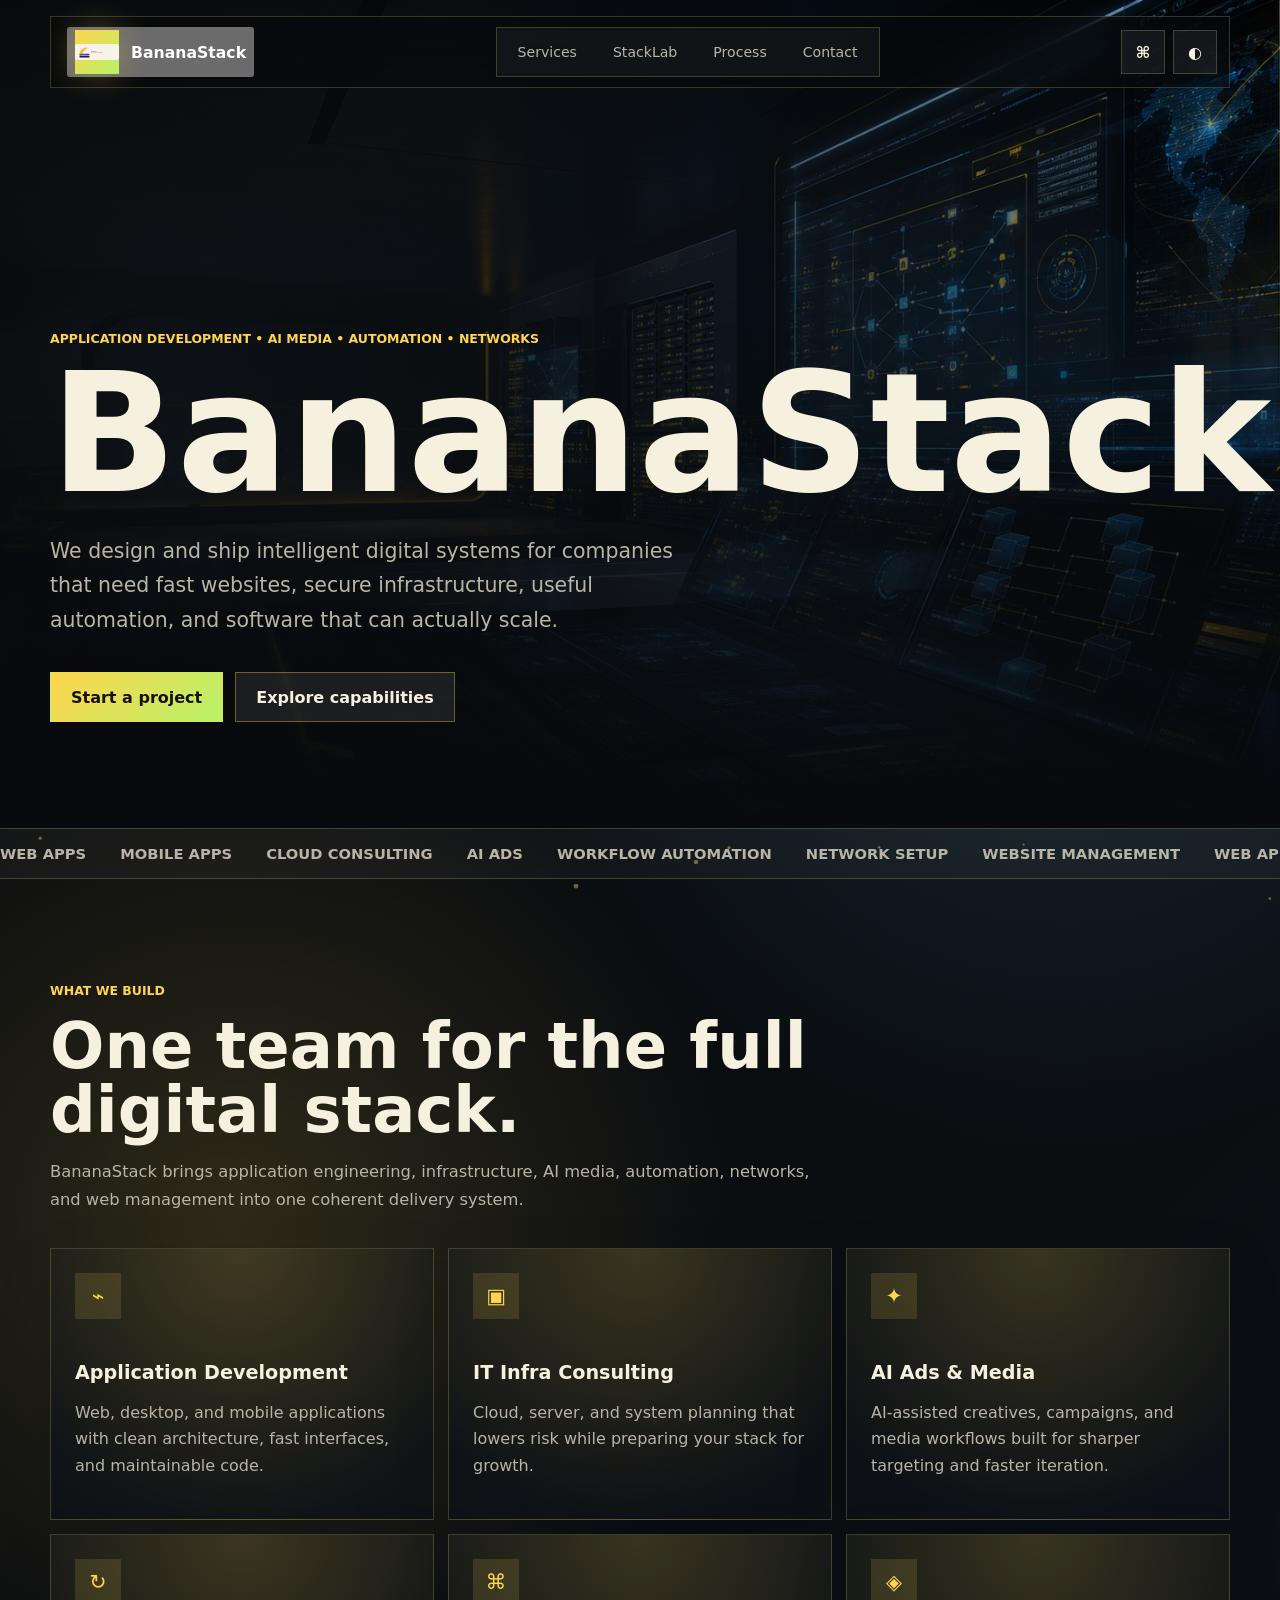
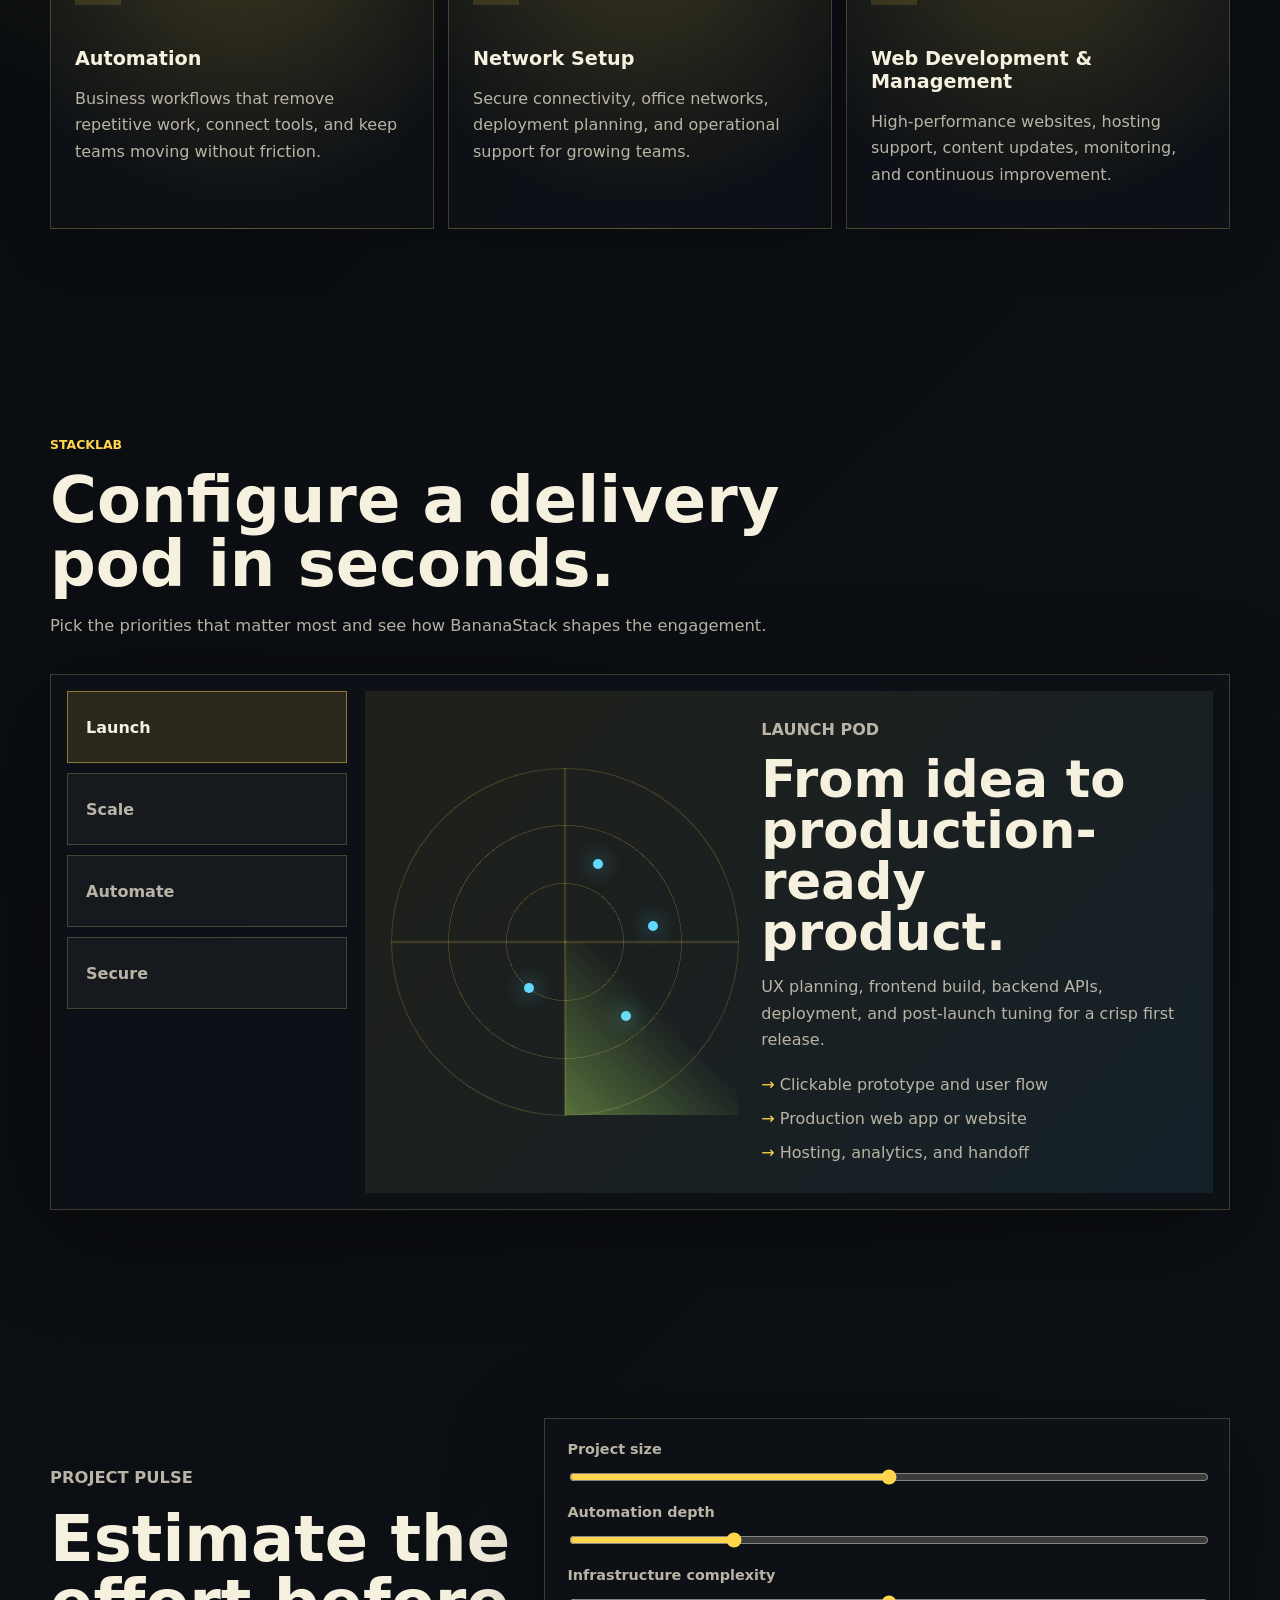
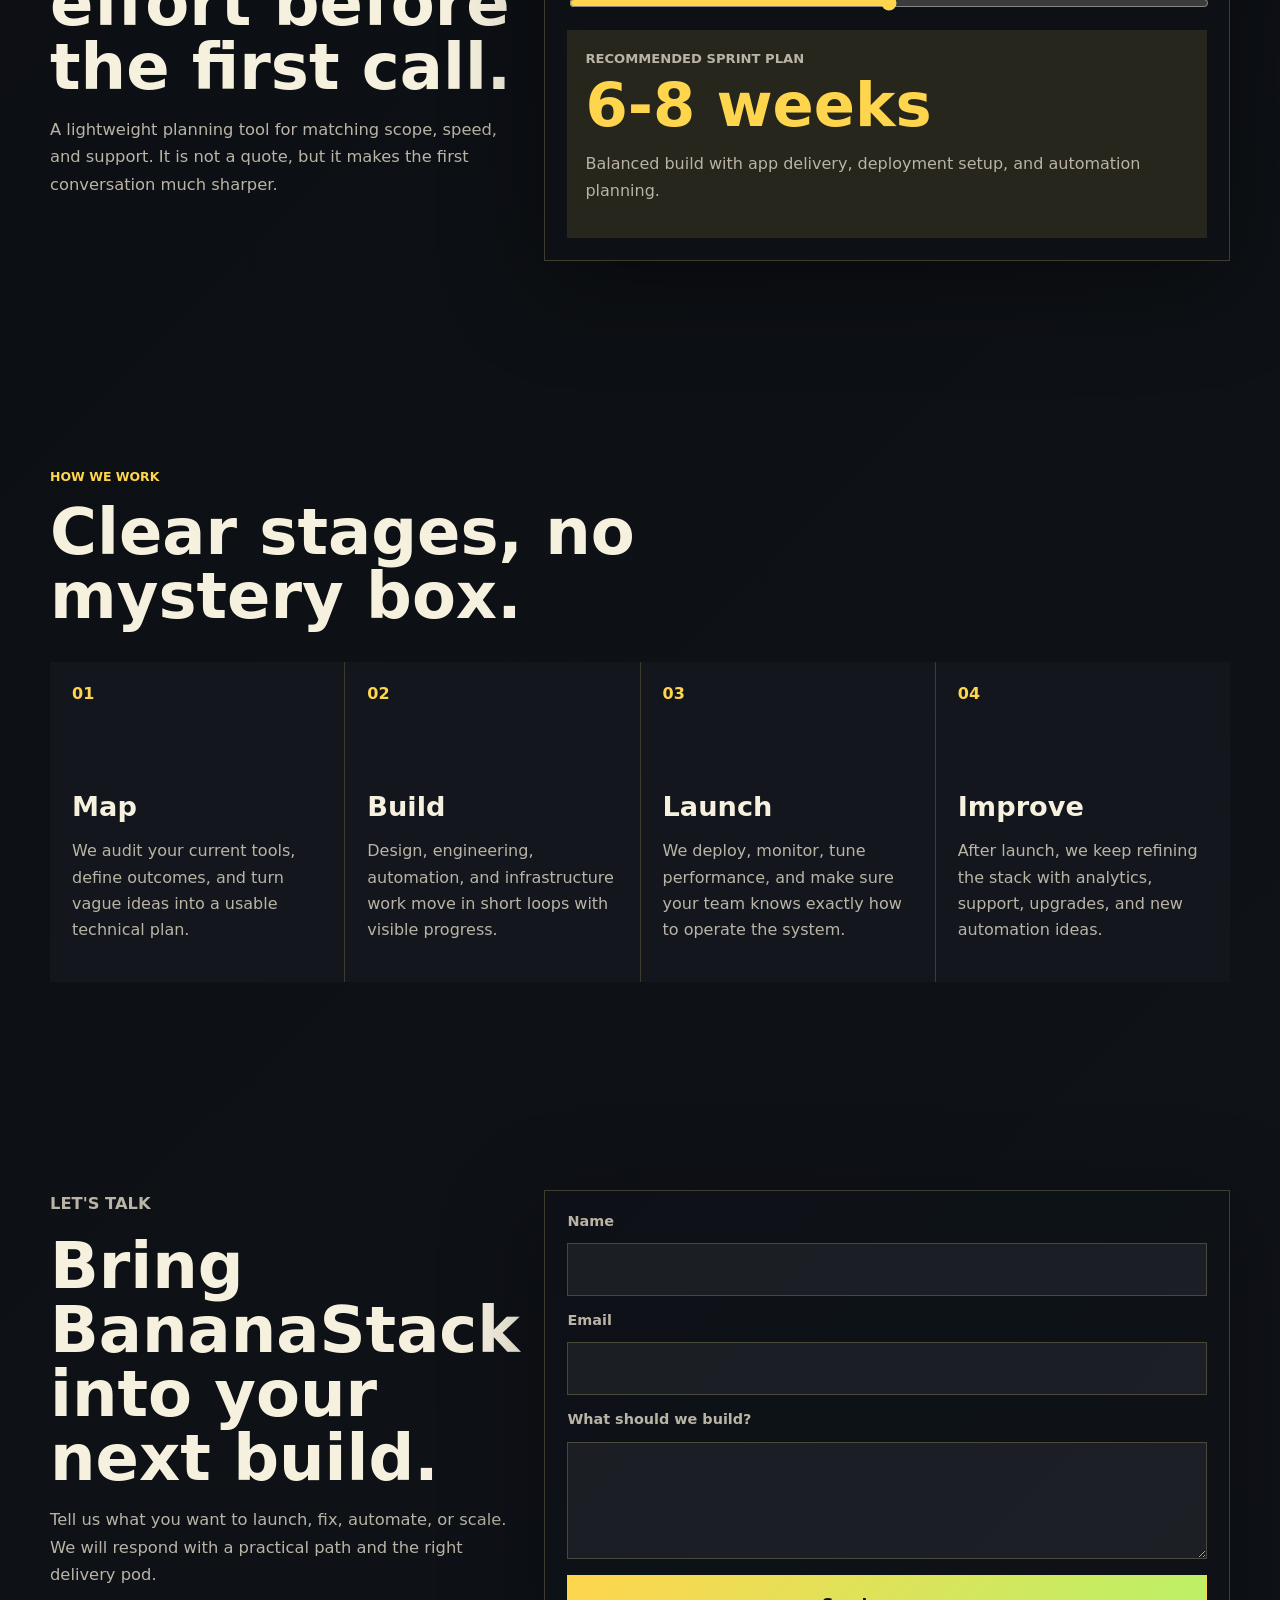
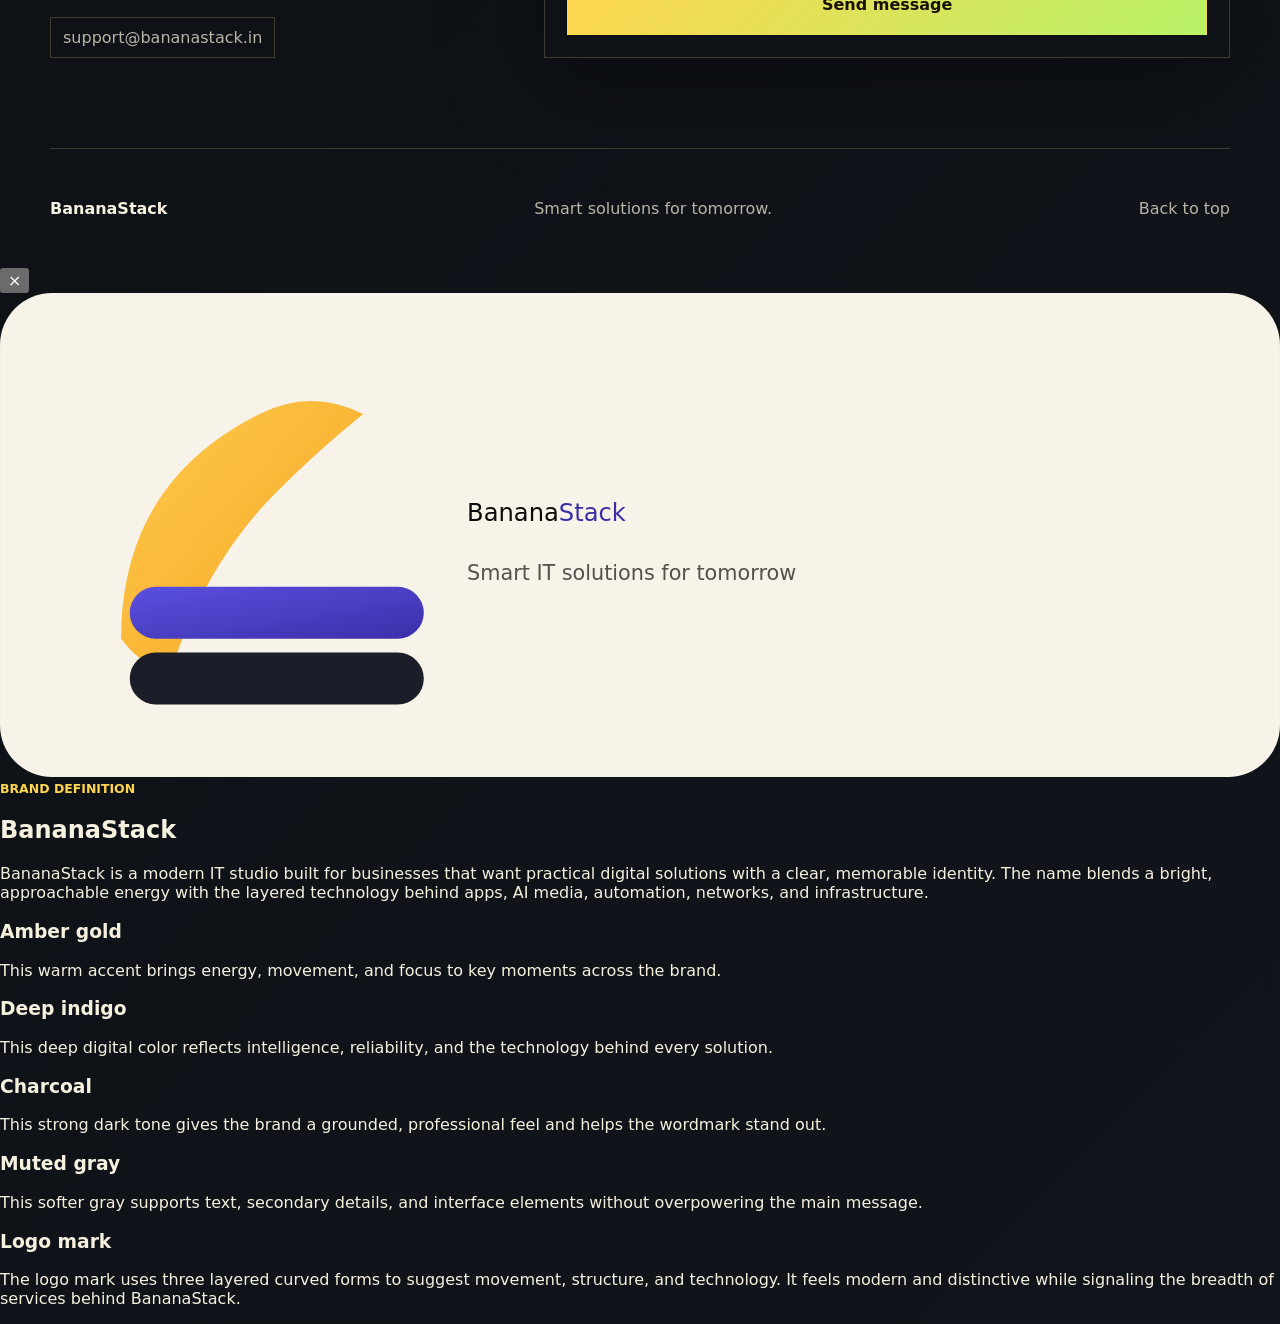
==== commit f6fb513f: "Remove header brand subtitle line" ====
--- a/index.html
+++ b/index.html
@@ -29,7 +29,6 @@
         </span>
         <span class="brand-copy">
           <strong>BananaStack</strong>
-          <small>Smart IT solutions for tomorrow</small>
         </span>
       </button>
 
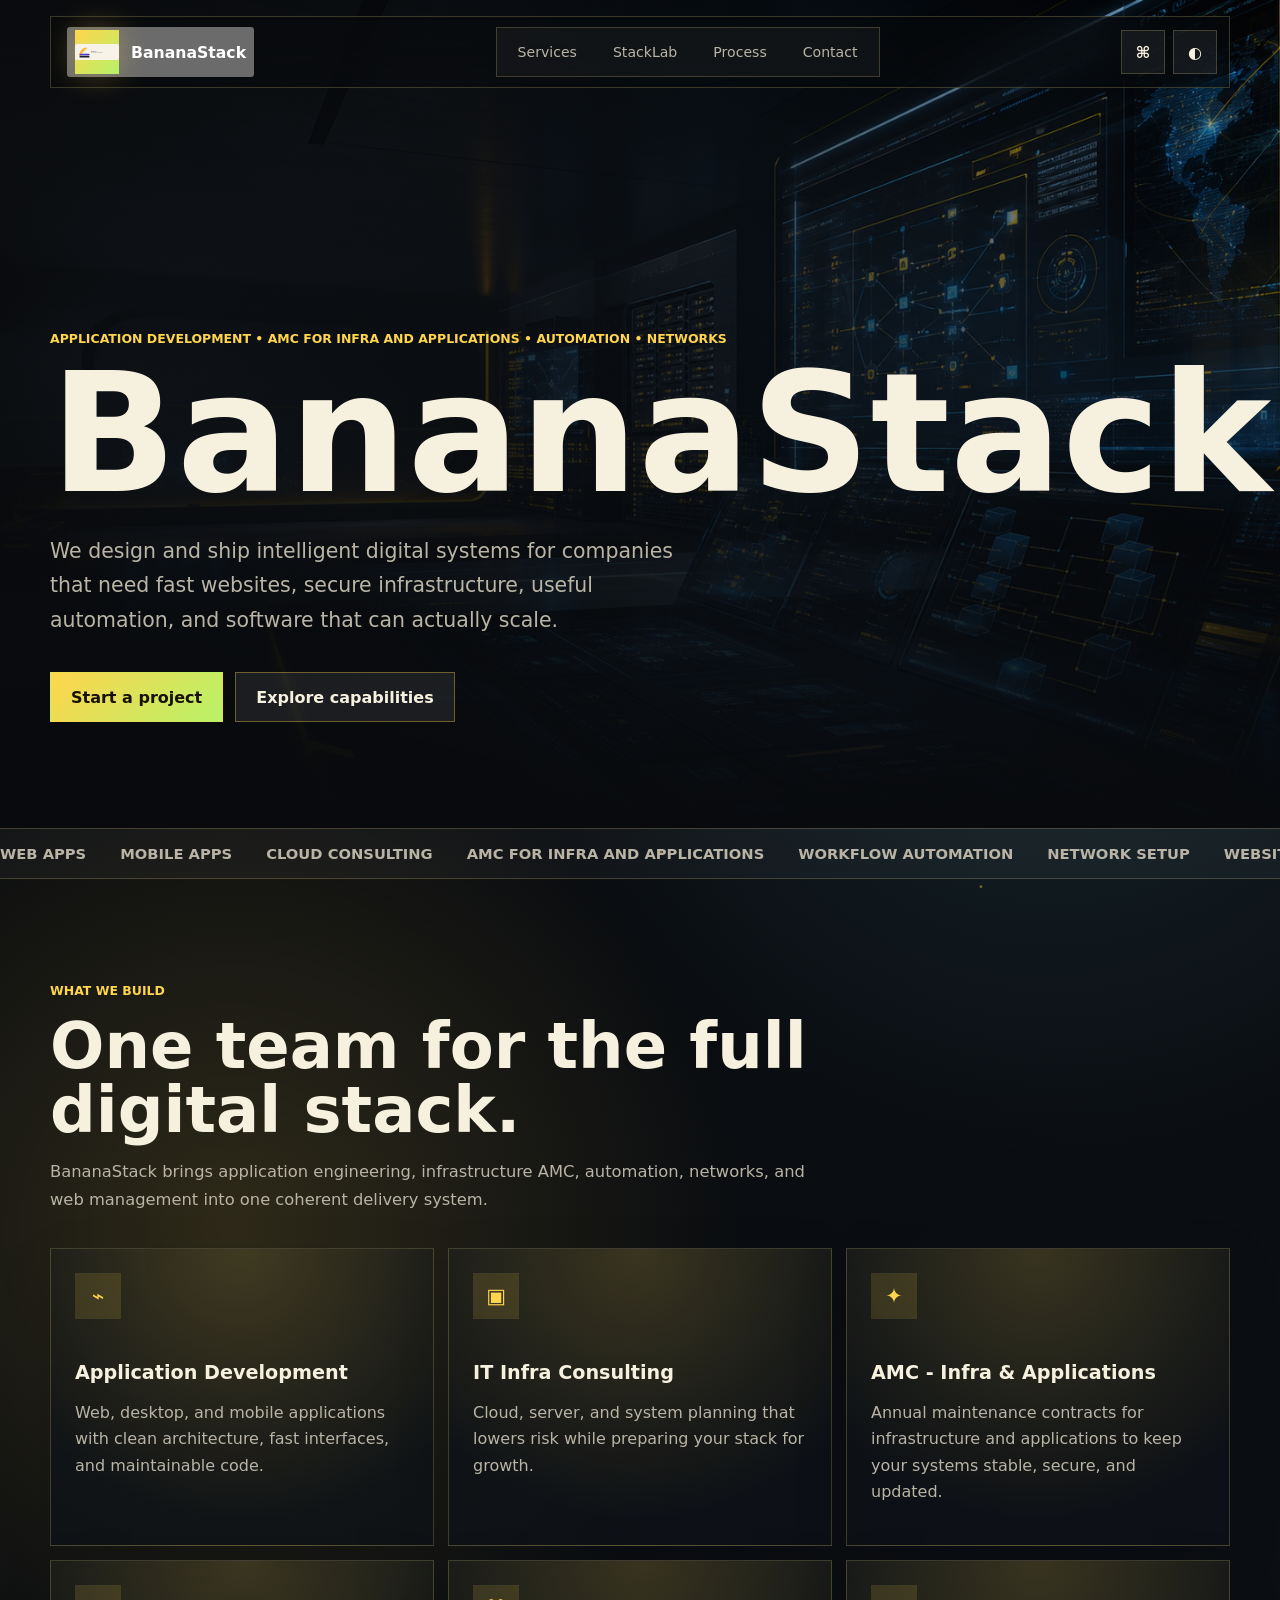
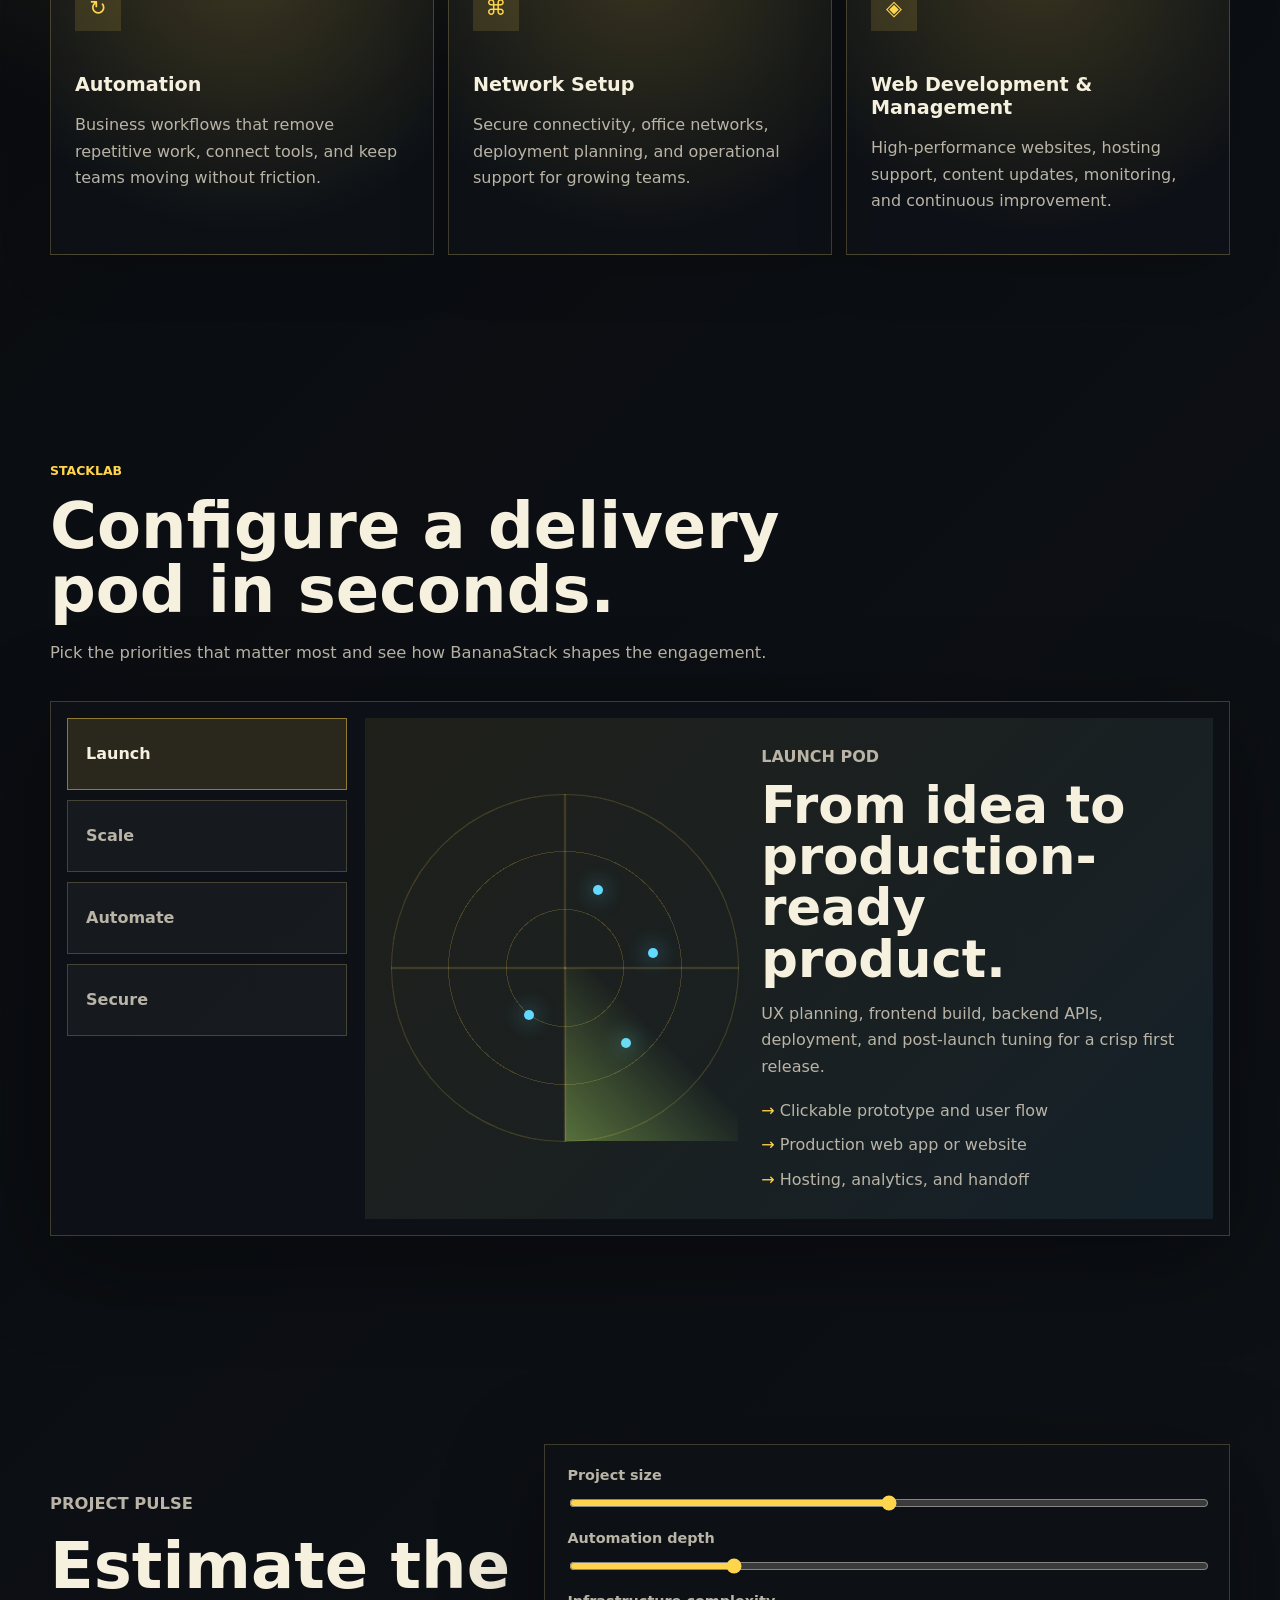
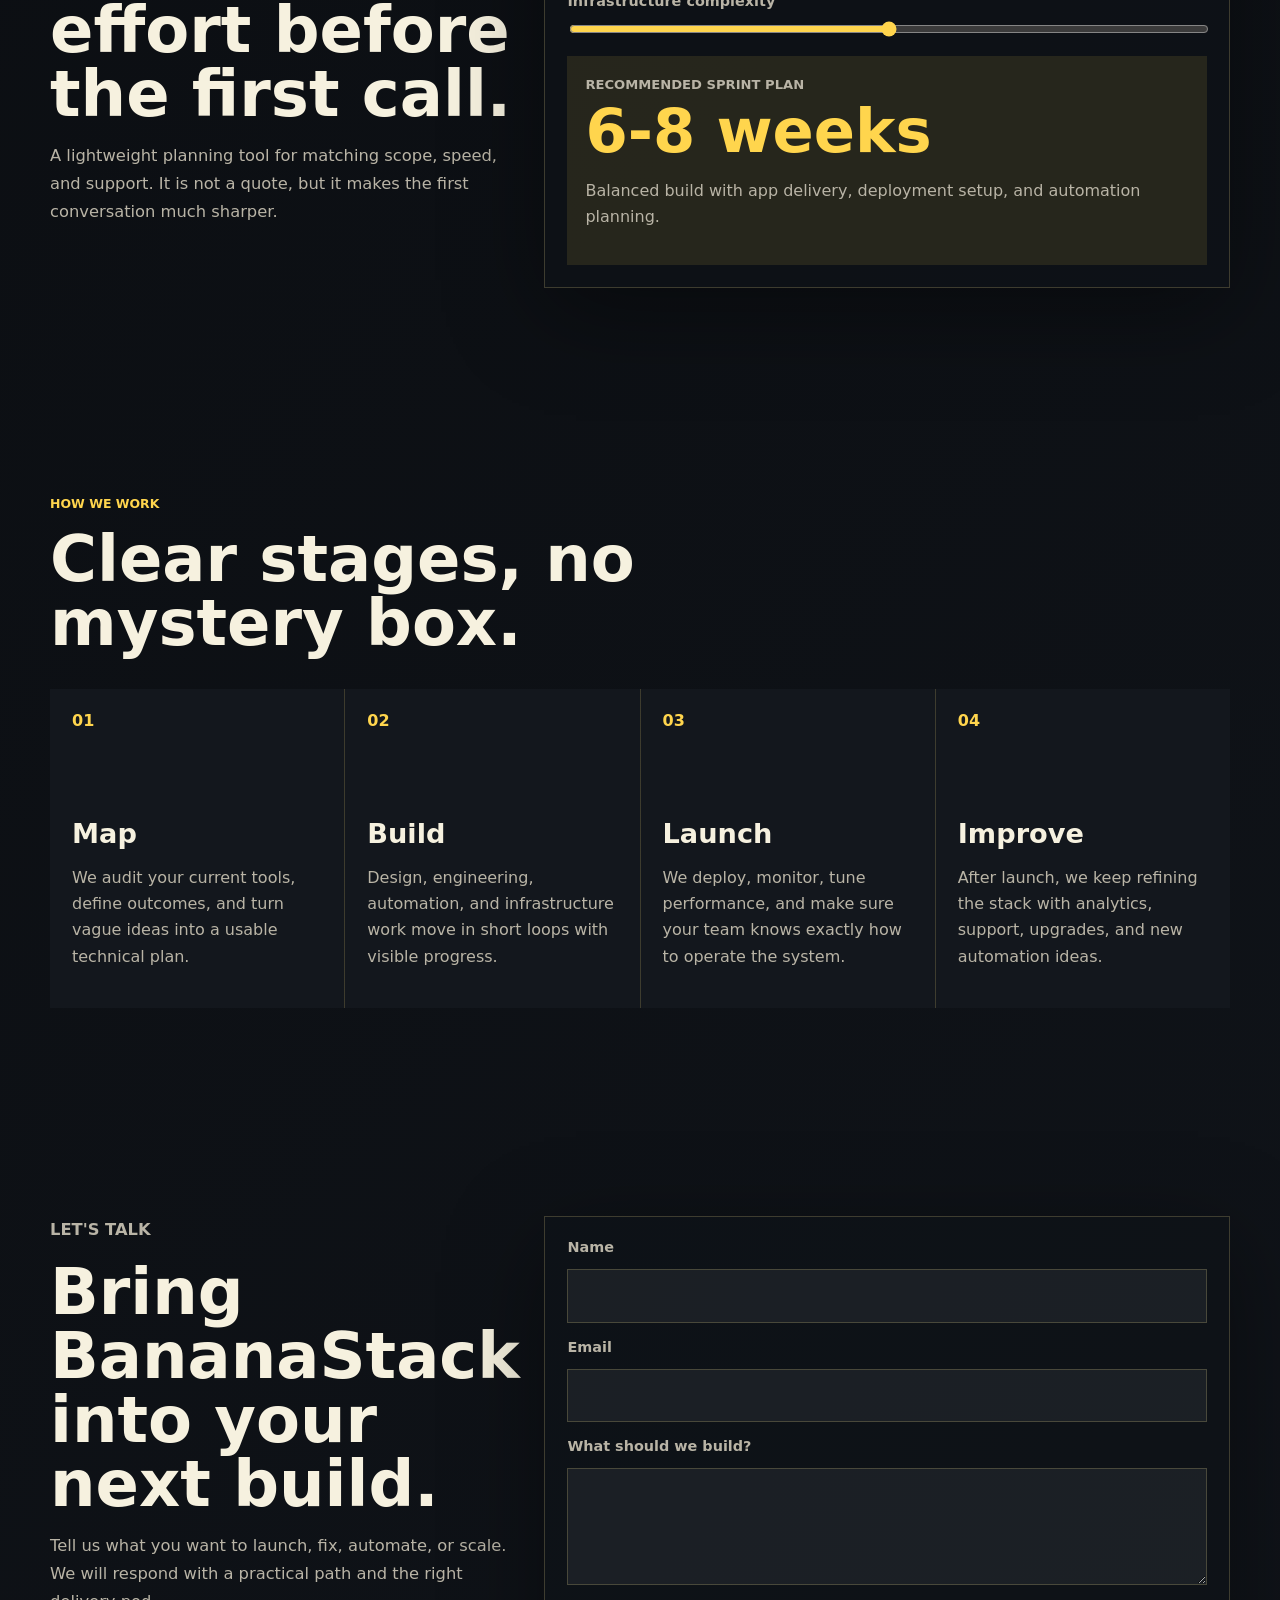
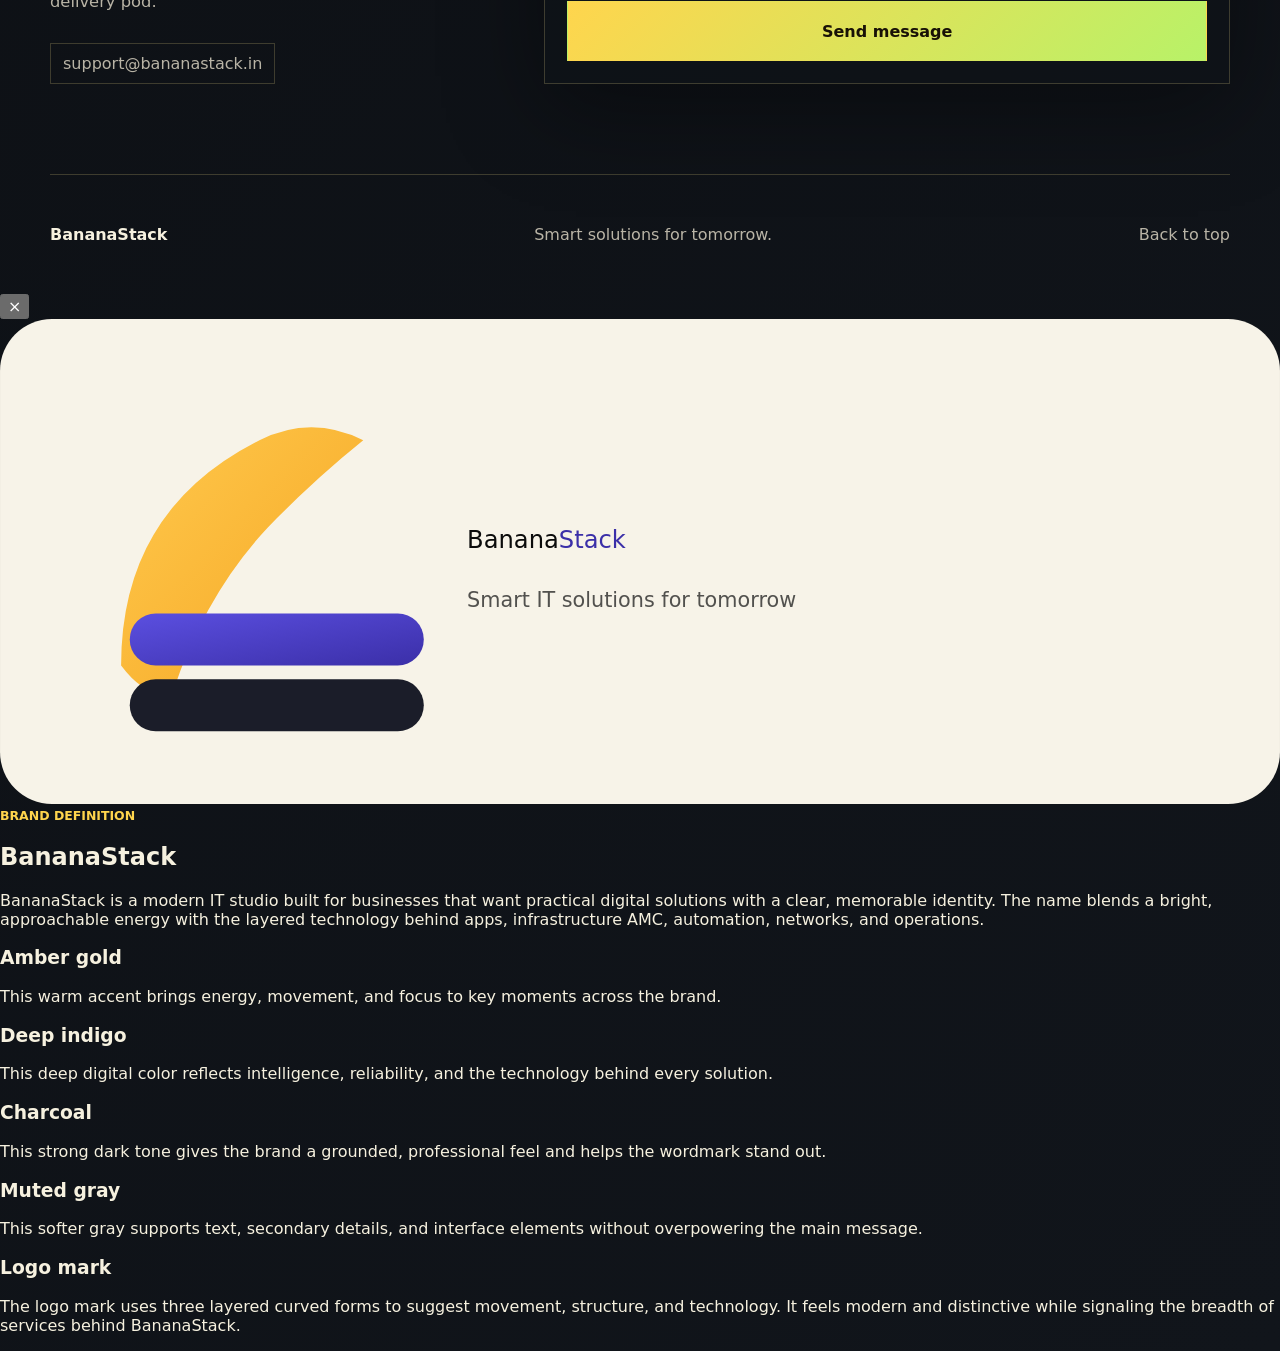
==== commit 257bdb22: "Replace AI ads/media with AMC infra and applications" ====
--- a/index.html
+++ b/index.html
@@ -5,7 +5,7 @@
     <meta name="viewport" content="width=device-width, initial-scale=1.0" />
     <meta
       name="description"
-      content="BananaStack builds smart IT solutions across application development, IT consulting, AI media, automation, networks, and modern web operations."
+      content="BananaStack builds smart IT solutions across application development, IT consulting, AMC for infrastructure and applications, automation, networks, and modern web operations."
     />
     <title>BananaStack | Smart IT Solutions for Tomorrow</title>
     <link rel="icon" href="assets/images/favicon.svg" type="image/svg+xml" />
@@ -67,7 +67,7 @@
         </picture>
         <div class="hero-shade" aria-hidden="true"></div>
         <div class="hero-content">
-          <p class="eyebrow reveal">Application development • AI media • Automation • Networks</p>
+          <p class="eyebrow reveal">Application development • AMC for infra and applications • Automation • Networks</p>
           <h1 class="reveal">BananaStack</h1>
           <p class="hero-lede reveal">
             We design and ship intelligent digital systems for companies that need fast websites, secure infrastructure,
@@ -82,9 +82,9 @@
 
       <section class="ticker" aria-label="BananaStack capabilities">
         <div class="ticker-track">
-          <span>Web apps</span><span>Mobile apps</span><span>Cloud consulting</span><span>AI ads</span>
+          <span>Web apps</span><span>Mobile apps</span><span>Cloud consulting</span><span>AMC for infra and applications</span>
           <span>Workflow automation</span><span>Network setup</span><span>Website management</span>
-          <span>Web apps</span><span>Mobile apps</span><span>Cloud consulting</span><span>AI ads</span>
+          <span>Web apps</span><span>Mobile apps</span><span>Cloud consulting</span><span>AMC for infra and applications</span>
           <span>Workflow automation</span><span>Network setup</span><span>Website management</span>
         </div>
       </section>
@@ -94,7 +94,7 @@
           <p class="eyebrow">What we build</p>
           <h2>One team for the full digital stack.</h2>
           <p>
-            BananaStack brings application engineering, infrastructure, AI media, automation, networks, and web
+            BananaStack brings application engineering, infrastructure AMC, automation, networks, and web
             management into one coherent delivery system.
           </p>
         </div>
@@ -111,8 +111,8 @@
           </article>
           <article class="service-card reveal" data-tilt>
             <span class="service-icon">✦</span>
-            <h3>AI Ads & Media</h3>
-            <p>AI-assisted creatives, campaigns, and media workflows built for sharper targeting and faster iteration.</p>
+            <h3>AMC - Infra & Applications</h3>
+            <p>Annual maintenance contracts for infrastructure and applications to keep your systems stable, secure, and updated.</p>
           </article>
           <article class="service-card reveal" data-tilt>
             <span class="service-icon">↻</span>
@@ -281,7 +281,7 @@
           <p>
             BananaStack is a modern IT studio built for businesses that want practical digital solutions with a clear,
             memorable identity. The name blends a bright, approachable energy with the layered technology behind apps,
-            AI media, automation, networks, and infrastructure.
+            infrastructure AMC, automation, networks, and operations.
           </p>
         </div>
         <div class="brand-definition-grid" aria-label="BananaStack color meanings">
